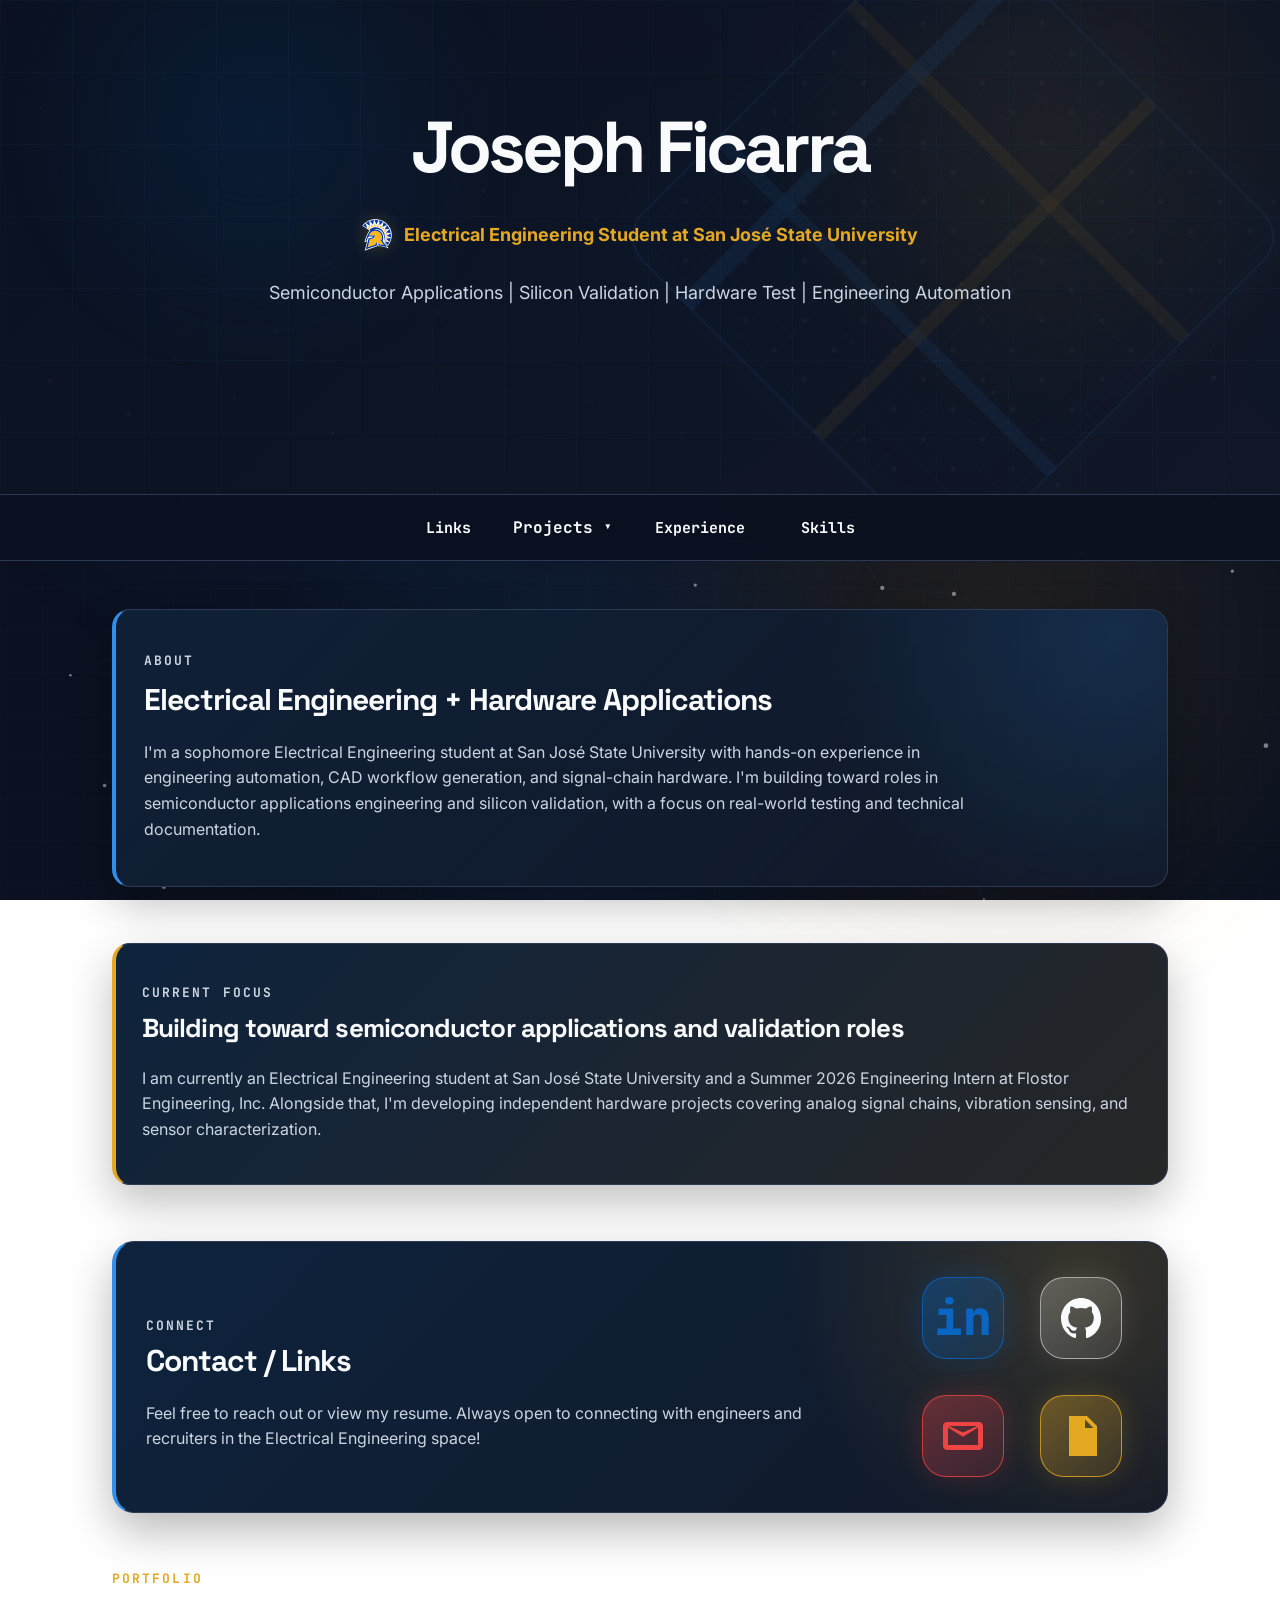
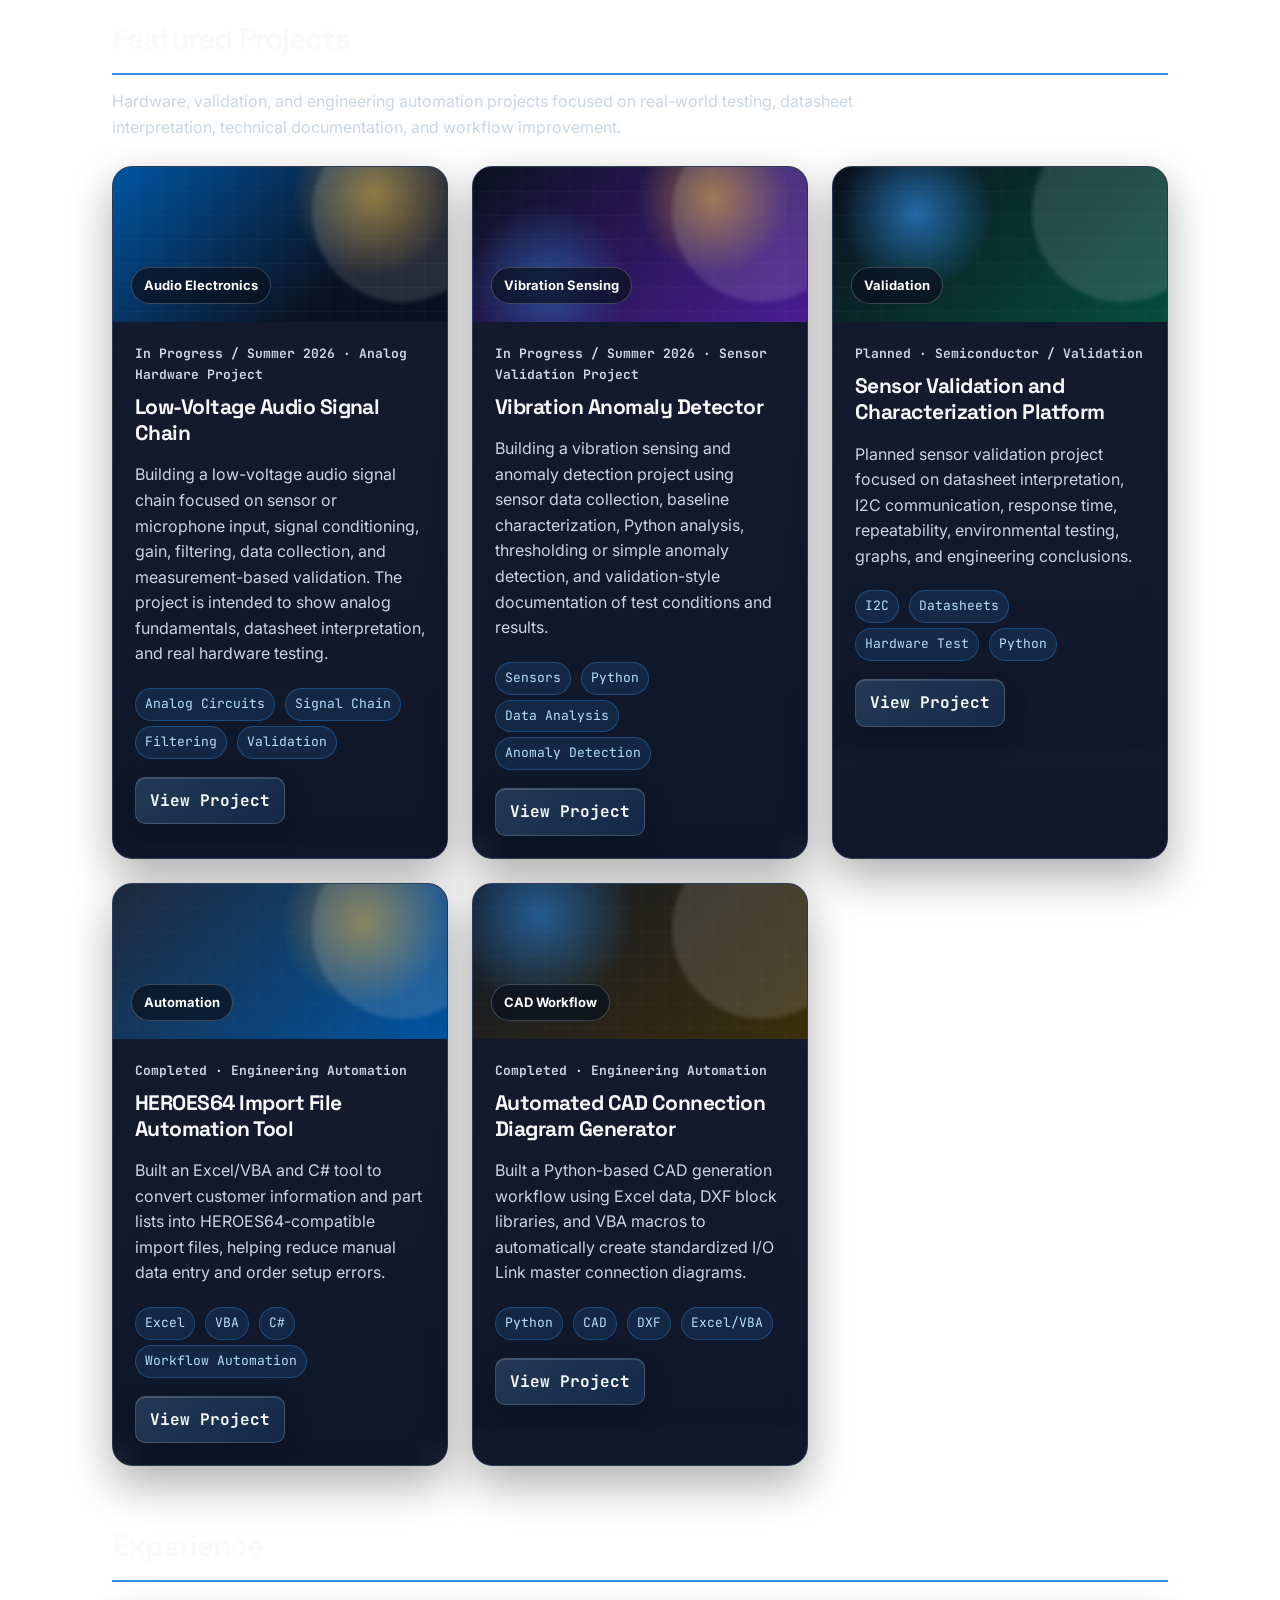
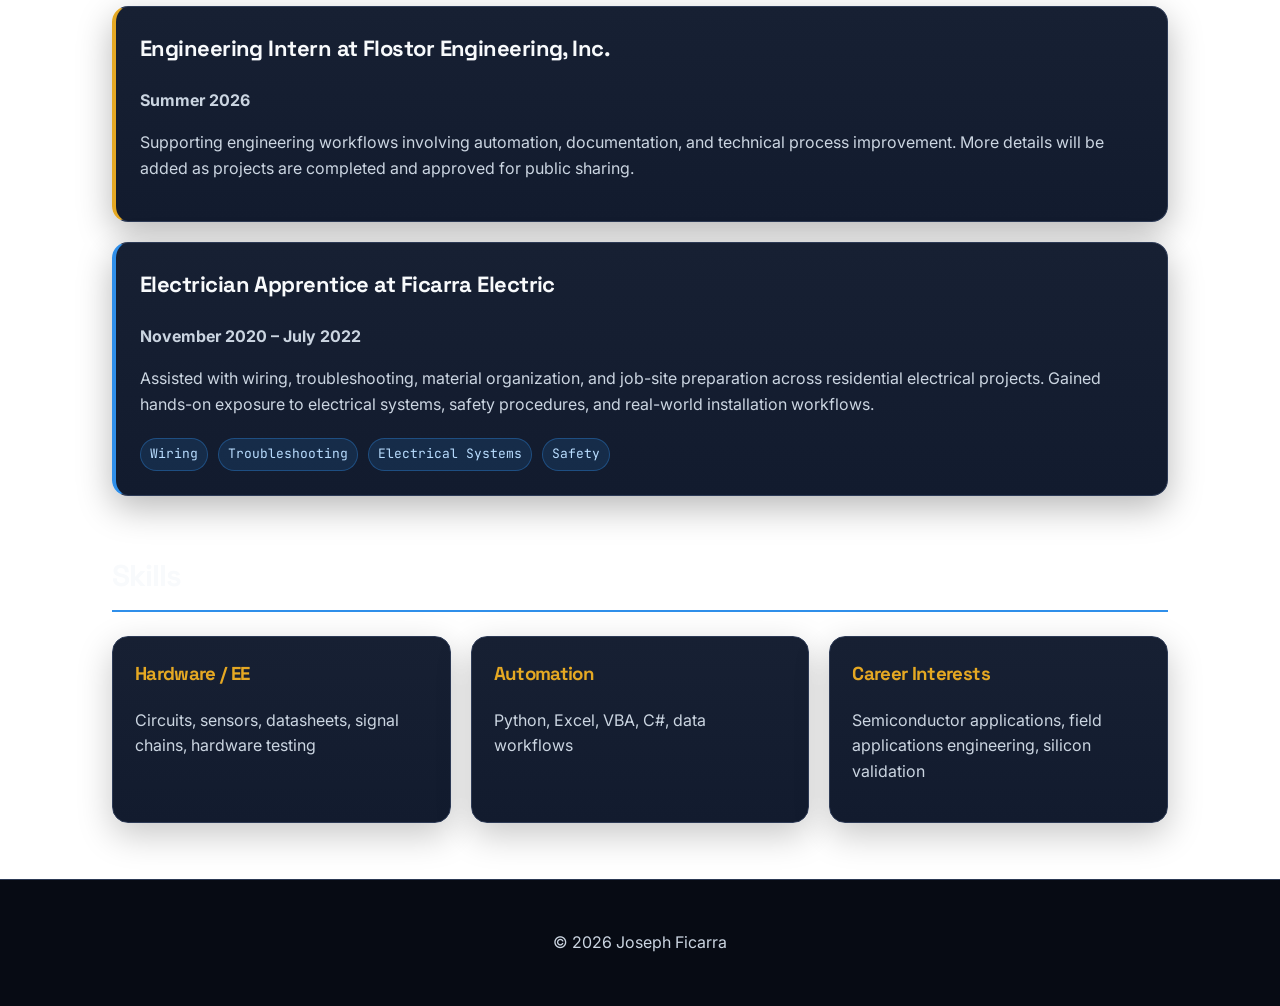
==== index.html @ 5a34d8e8 "Update contact description to specify Electrical Engineering" ====
<!DOCTYPE html>
<html lang="en">
<head>
  <meta charset="UTF-8" />
  <meta name="viewport" content="width=device-width, initial-scale=1.0" />
  <title>Joseph Ficarra | Electrical Engineering Portfolio</title>
  <link rel="stylesheet" href="style.css" />
</head>

<body>
  <div class="scroll-progress"></div>
  <div class="animated-bg"></div>
  <canvas id="particle-bg"></canvas>

  <header>
    <h1>Joseph Ficarra</h1>

    <p class="school-line">
      <img src="sjsu-logo.svg" alt="San José State University logo" class="school-logo">
      <span>Electrical Engineering Student at San José State University</span>
    </p>

    <p>Semiconductor Applications | Silicon Validation | Hardware Test | Engineering Automation</p>
  </header>

  <nav>
    <a href="#connect">Links</a>

    <div class="dropdown">
      <button class="dropbtn">Projects ▾</button>
      <div class="dropdown-menu">
        <a href="audio-signal-chain.html">Low-Voltage Audio Signal Chain</a>
        <a href="vibration-anomaly-detector.html">Vibration Anomaly Detector</a>
        <a href="sensor-validation-platform.html">Sensor Validation Platform</a>
        <a href="heroes64-automation.html">HEROES64 Automation Tool</a>
        <a href="cad-diagram-generator.html">CAD Diagram Generator</a>
      </div>
    </div>

    <a href="#experience">Experience</a>
    <a href="#skills">Skills</a>
  </nav>

  <main>

    <section id="about">
      <div class="about-card">
        <p class="eyebrow">About</p>
        <h2>Electrical Engineering + Hardware Applications</h2>
        <p>
          I'm a sophomore Electrical Engineering student at San José State University with hands-on experience 
          in engineering automation, CAD workflow generation, and signal-chain hardware. I'm building toward 
          roles in semiconductor applications engineering and silicon validation, with a focus on real-world 
          testing and technical documentation.
        </p>
      </div>
    </section>

    <section class="announcement">
      <p class="eyebrow">Current Focus</p>
      <h2>Building toward semiconductor applications and validation roles</h2>
      <p>
        I am currently an Electrical Engineering student at San José State University and a Summer 2026
        Engineering Intern at Flostor Engineering, Inc.  Alongside that, I'm developing independent hardware 
        projects covering analog signal chains, vibration sensing, and sensor characterization.
      </p>
    </section>

    <section id="connect" class="connect-section">
      <div class="connect-card">
        <div class="connect-main">
          <p class="eyebrow">Connect</p>
          <h2>Contact / Links</h2>
          <p>
            Feel free to reach out or view my resume. Always open to connecting with 
            engineers and recruiters in the Electrical Engineering space!
          </p>
        </div>

        <div class="connect-links icon-links">
          <a class="icon-link linkedin" href="https://www.linkedin.com/in/ficarra-joseph" target="_blank" rel="noopener noreferrer" aria-label="LinkedIn" data-tooltip="LinkedIn">
            <span class="icon-badge">in</span>
          </a>

          <a class="icon-link github" href="https://github.com/ficarra-joseph" target="_blank" rel="noopener noreferrer" aria-label="GitHub" data-tooltip="GitHub">
            <span class="icon-badge">
              <svg viewBox="0 0 24 24" aria-hidden="true">
                <path d="M12 2C6.48 2 2 6.58 2 12.26c0 4.53 2.87 8.37 6.84 9.73.5.1.68-.22.68-.49v-1.9c-2.78.62-3.37-1.22-3.37-1.22-.45-1.19-1.11-1.5-1.11-1.5-.91-.64.07-.63.07-.63 1 .07 1.53 1.06 1.53 1.06.9 1.56 2.36 1.11 2.94.85.09-.67.35-1.11.63-1.37-2.22-.26-4.56-1.14-4.56-5.08 0-1.12.39-2.03 1.03-2.75-.1-.26-.45-1.3.1-2.71 0 0 .84-.28 2.75 1.05A9.29 9.29 0 0 1 12 6.96c.85 0 1.7.12 2.5.34 1.9-1.33 2.74-1.05 2.74-1.05.56 1.41.21 2.45.11 2.71.64.72 1.03 1.63 1.03 2.75 0 3.95-2.34 4.82-4.57 5.07.36.32.68.95.68 1.92v2.84c0 .27.18.59.69.49A10.09 10.09 0 0 0 22 12.26C22 6.58 17.52 2 12 2z"/>
              </svg>
            </span>
          </a>
          
<button class="icon-link email copy-email" type="button" data-email="ficarramjoseph@gmail.com" aria-label="Copy Email" data-tooltip="Copy Email">
  <span class="icon-badge">
    <svg viewBox="0 0 24 24" aria-hidden="true">
      <path d="M4 5h16c1.1 0 2 .9 2 2v10c0 1.1-.9 2-2 2H4c-1.1 0-2-.9-2-2V7c0-1.1.9-2 2-2zm8 7.4L4.5 7.7v8.8h15V7.7L12 12.4zm0-2.1L19.1 7H4.9L12 10.3z"/>
    </svg>
  </span>
</button>

          <a class="icon-link resume" href="CJoseph_Ficarra_Resume.pdf" target="_blank" rel="noopener noreferrer" aria-label="Resume" data-tooltip="Resume">
            <span class="icon-badge">
              <svg viewBox="0 0 24 24" aria-hidden="true">
                <path d="M6 2h9l5 5v15H6V2zm8 1.8V8h4.2L14 3.8zM8 11h8v1.5H8V11zm0 3h8v1.5H8V14zm0 3h6v1.5H8V17z"/>
              </svg>
            </span>
          </a>
        </div>
      </div>
    </section>

    <section id="projects">
      <div class="section-header">
        <p class="eyebrow">Portfolio</p>
        <h2>Featured Projects</h2>
        <p class="section-description">
          Hardware, validation, and engineering automation projects focused on real-world testing,
          datasheet interpretation, technical documentation, and workflow improvement.
        </p>
      </div>

      <div class="project-grid">

        <article class="project-card">
          <div class="project-visual visual-audio">
            <span>Audio Electronics</span>
          </div>

          <div class="project-content">
            <p class="project-meta">In Progress / Summer 2026 · Analog Hardware Project</p>
            <h3>Low-Voltage Audio Signal Chain</h3>
            <p>
              Building a low-voltage audio signal chain focused on sensor or microphone input,
              signal conditioning, gain, filtering, data collection, and measurement-based validation.
              The project is intended to show analog fundamentals, datasheet interpretation, and
              real hardware testing.
            </p>

            <div class="tags">
              <span class="tag">Analog Circuits</span>
              <span class="tag">Signal Chain</span>
              <span class="tag">Filtering</span>
              <span class="tag">Validation</span>
            </div>

            <a class="project-button" href="audio-signal-chain.html">View Project</a>
          </div>
        </article>

        <article class="project-card">
          <div class="project-visual visual-vibration">
            <span>Vibration Sensing</span>
          </div>

          <div class="project-content">
            <p class="project-meta">In Progress / Summer 2026 · Sensor Validation Project</p>
            <h3>Vibration Anomaly Detector</h3>
            <p>
              Building a vibration sensing and anomaly detection project using sensor data collection,
              baseline characterization, Python analysis, thresholding or simple anomaly detection,
              and validation-style documentation of test conditions and results.
            </p>

            <div class="tags">
              <span class="tag">Sensors</span>
              <span class="tag">Python</span>
              <span class="tag">Data Analysis</span>
              <span class="tag">Anomaly Detection</span>
            </div>

            <a class="project-button" href="vibration-anomaly-detector.html">View Project</a>
          </div>
        </article>

        <article class="project-card">
          <div class="project-visual visual-sensor">
            <span>Validation</span>
          </div>

          <div class="project-content">
            <p class="project-meta">Planned · Semiconductor / Validation</p>
            <h3>Sensor Validation and Characterization Platform</h3>
            <p>
              Planned sensor validation project focused on datasheet interpretation, I2C communication,
              response time, repeatability, environmental testing, graphs, and engineering conclusions.
            </p>

            <div class="tags">
              <span class="tag">I2C</span>
              <span class="tag">Datasheets</span>
              <span class="tag">Hardware Test</span>
              <span class="tag">Python</span>
            </div>

            <a class="project-button" href="sensor-validation-platform.html">View Project</a>
          </div>
        </article>

        <article class="project-card">
          <div class="project-visual visual-automation">
            <span>Automation</span>
          </div>

          <div class="project-content">
            <p class="project-meta">Completed · Engineering Automation</p>
            <h3>HEROES64 Import File Automation Tool</h3>
            <p>
              Built an Excel/VBA and C# tool to convert customer information and part lists into
              HEROES64-compatible import files, helping reduce manual data entry and order setup errors.
            </p>

            <div class="tags">
              <span class="tag">Excel</span>
              <span class="tag">VBA</span>
              <span class="tag">C#</span>
              <span class="tag">Workflow Automation</span>
            </div>

            <a class="project-button" href="heroes64-automation.html">View Project</a>
          </div>
        </article>

        <article class="project-card">
          <div class="project-visual visual-cad">
            <span>CAD Workflow</span>
          </div>

          <div class="project-content">
            <p class="project-meta">Completed · Engineering Automation</p>
            <h3>Automated CAD Connection Diagram Generator</h3>
            <p>
              Built a Python-based CAD generation workflow using Excel data, DXF block libraries,
              and VBA macros to automatically create standardized I/O Link master connection diagrams.
            </p>

            <div class="tags">
              <span class="tag">Python</span>
              <span class="tag">CAD</span>
              <span class="tag">DXF</span>
              <span class="tag">Excel/VBA</span>
            </div>

            <a class="project-button" href="cad-diagram-generator.html">View Project</a>
          </div>
        </article>

      </div>
    </section>

    <section id="experience">
      <h2>Experience</h2>

      <div class="card">
        <h3>Engineering Intern at Flostor Engineering, Inc.</h3>
        <p><strong>Summer 2026</strong></p>
        <p>
          Supporting engineering workflows involving automation, documentation, and technical process improvement.
          More details will be added as projects are completed and approved for public sharing.
        </p>
      </div>

      <div class="card">
        <h3>Electrician Apprentice at Ficarra Electric</h3>
        <p><strong>November 2020 – July 2022</strong></p>
        <p>
          Assisted with wiring, troubleshooting, material organization, and job-site preparation across
          residential electrical projects. Gained hands-on exposure to electrical systems, safety procedures,
          and real-world installation workflows.
        </p>

        <div class="tags">
          <span class="tag">Wiring</span>
          <span class="tag">Troubleshooting</span>
          <span class="tag">Electrical Systems</span>
          <span class="tag">Safety</span>
        </div>
      </div>
    </section>

    <section id="skills">
      <h2>Skills</h2>

      <div class="skills-grid">
        <div>
          <h3>Hardware / EE</h3>
          <p>Circuits, sensors, datasheets, signal chains, hardware testing</p>
        </div>

        <div>
          <h3>Automation</h3>
          <p>Python, Excel, VBA, C#, data workflows</p>
        </div>

        <div>
          <h3>Career Interests</h3>
          <p>Semiconductor applications, field applications engineering, silicon validation</p>
        </div>
      </div>
    </section>

  </main>

  <footer>
    <p>© 2026 Joseph Ficarra</p>
  </footer>

  <script src="particles.js"></script>
</body>
</html>
---- style.css ----
@import url('https://fonts.googleapis.com/css2?family=Inter:wght@400;500;600;700;800&family=JetBrains+Mono:wght@500;600;700&family=Space+Grotesk:wght@500;600;700&display=swap');
:root {
  --bg: #0B1120;
  --bg-soft: #111827;
  --card: #172033;
  --card-hover: #1F2A44;
  --text: #F8FAFC;
  --muted: #CBD5E1;
  --sjsu-blue: #0055A2;
  --sjsu-blue-light: #2F8FEA;
  --sjsu-gold: #E5A823;
  --border: #2D3A55;
}

* {
  box-sizing: border-box;
}

html {
  scroll-behavior: smooth;
}

body {
  margin: 0;
  font-family: 'Inter', Arial, Helvetica, sans-serif;  background: transparent;
  color: var(--text);
  line-height: 1.6;
}

/* Hero Section */
header {
  min-height: 55vh;
  padding: 90px 24px 70px;
  text-align: center;
  position: relative;
overflow: hidden;
  background:
    linear-gradient(135deg, rgba(11, 17, 32, 0.95), rgba(17, 24, 39, 0.92)),
    radial-gradient(circle at center, rgba(0, 85, 162, 0.35), transparent 45%);
  border-bottom: 1px solid var(--border);
}

header h1 {
  margin: 0;
  font-size: clamp(42px, 7vw, 72px);
  letter-spacing: -1.5px;
}

header p {
  max-width: 820px;
  margin: 14px auto;
  font-size: 18px;
  color: var(--muted);
}

header p:first-of-type {
  color: var(--sjsu-gold);
  font-weight: bold;
}

/* Navigation */
nav {
  position: sticky;
  top: 0;
  z-index: 10;
  background: rgba(11, 17, 32, 0.92);
  backdrop-filter: blur(12px);
  padding: 14px;
  text-align: center;
  border-bottom: 1px solid var(--border);
}

nav a {
  margin: 0 14px;
  color: var(--text);
  text-decoration: none;
  font-weight: bold;
  font-size: 15px;
}

nav a:hover {
  color: var(--sjsu-gold);
}

/* Main Layout */
main {
  max-width: 1100px;
  margin: 48px auto;
  padding: 0 22px;
}

section {
  margin-bottom: 56px;
}

h2 {
  font-size: 30px;
  margin-bottom: 24px;
  padding-bottom: 10px;
  border-bottom: 2px solid var(--sjsu-blue-light);
}

h3 {
  color: var(--text);
}

/* Cards */
.card {
  background: linear-gradient(180deg, var(--card), #121B2E);
  padding: 24px;
  margin: 20px 0;
  border-radius: 16px;
  border: 1px solid var(--border);
  box-shadow: 0 12px 35px rgba(0, 0, 0, 0.28);
  transition: transform 0.2s ease, border-color 0.2s ease, background 0.2s ease;
}

.card:hover {
  transform: translateY(-4px);
  border-color: var(--sjsu-blue-light);
  background: linear-gradient(180deg, var(--card-hover), #162033);
}

.card h3 {
  margin-top: 0;
  font-size: 22px;
}

.card p {
  color: var(--muted);
}

/* Project Grid */
#projects {
  display: block;
}

#projects .card {
  position: relative;
}

/* Badges and Tags */
.badge {
  display: inline-block;
  padding: 5px 10px;
  margin-bottom: 10px;
  border-radius: 999px;
  background: rgba(229, 168, 35, 0.14);
  color: var(--sjsu-gold);
  border: 1px solid rgba(229, 168, 35, 0.5);
  font-size: 13px;
  font-weight: bold;
}

.tags {
  margin-top: 14px;
}

.tag {
  display: inline-block;
  margin: 5px 6px 0 0;
  padding: 5px 9px;
  border-radius: 999px;
  background: rgba(47, 143, 234, 0.14);
  color: #B9DDFF;
  border: 1px solid rgba(47, 143, 234, 0.35);
  font-size: 13px;
}

/* Skills */
.skills-grid {
  display: grid;
  grid-template-columns: repeat(auto-fit, minmax(240px, 1fr));
  gap: 20px;
}

.skills-grid div {
  background: linear-gradient(180deg, var(--card), #121B2E);
  padding: 22px;
  border-radius: 16px;
  border: 1px solid var(--border);
  box-shadow: 0 12px 35px rgba(0, 0, 0, 0.22);
}

.skills-grid h3 {
  margin-top: 0;
  color: var(--sjsu-gold);
}

.skills-grid p {
  color: var(--muted);
}

/* Resume Link */
#resume a {
  display: inline-block;
  padding: 12px 18px;
  border-radius: 10px;
  background: var(--sjsu-blue);
  color: white;
  text-decoration: none;
  font-weight: bold;
  border: 1px solid var(--sjsu-blue-light);
}

#resume a:hover {
  background: var(--sjsu-blue-light);
}

/* Footer */
footer {
  text-align: center;
  padding: 34px;
  background: #070B14;
  color: var(--muted);
  border-top: 1px solid var(--border);
}

/* Mobile */
@media (max-width: 700px) {
  nav a {
    display: inline-block;
    margin: 6px 8px;
  }

  header {
    padding: 70px 18px 55px;
  }

  header h1 {
    font-size: 42px;
  }

  main {
    margin-top: 34px;
  }
}
/* Peijie-inspired visual project cards */

.section-header {
  margin-bottom: 26px;
}

.eyebrow {
  color: var(--sjsu-gold);
  font-weight: bold;
  text-transform: uppercase;
  letter-spacing: 0.12em;
  font-size: 13px;
  margin-bottom: 4px;
}

.section-description {
  color: var(--muted);
  max-width: 760px;
  margin-top: -10px;
}

.project-grid {
  display: grid;
  grid-template-columns: repeat(auto-fit, minmax(285px, 1fr));
  gap: 24px;
}

.project-card {
  overflow: hidden;
  border-radius: 20px;
  background: linear-gradient(180deg, #172033, #0f172a);
  border: 1px solid var(--border);
  box-shadow: 0 18px 45px rgba(0, 0, 0, 0.32);
  transition: transform 0.22s ease, border-color 0.22s ease, box-shadow 0.22s ease;
}

.project-card:hover {
  transform: translateY(-6px);
  border-color: var(--sjsu-blue-light);
  box-shadow: 0 24px 60px rgba(0, 85, 162, 0.22);
}

.project-visual {
  min-height: 155px;
  display: flex;
  align-items: flex-end;
  padding: 18px;
  position: relative;
  overflow: hidden;
}

.project-visual::before {
  content: "";
  position: absolute;
  inset: 0;
  background-image:
    linear-gradient(rgba(255,255,255,0.06) 1px, transparent 1px),
    linear-gradient(90deg, rgba(255,255,255,0.06) 1px, transparent 1px);
  background-size: 24px 24px;
  opacity: 0.45;
}

.project-visual::after {
  content: "";
  position: absolute;
  width: 180px;
  height: 180px;
  right: -45px;
  top: -45px;
  border-radius: 50%;
  background: rgba(255,255,255,0.12);
  filter: blur(2px);
}

.project-visual span {
  position: relative;
  z-index: 2;
  display: inline-block;
  padding: 7px 12px;
  border-radius: 999px;
  background: rgba(11, 17, 32, 0.72);
  color: white;
  border: 1px solid rgba(255,255,255,0.2);
  font-size: 13px;
  font-weight: bold;
}

.visual-audio {
  background:
    radial-gradient(circle at 78% 18%, rgba(229, 168, 35, 0.55), transparent 28%),
    linear-gradient(135deg, #0055A2, #0B1120 70%);
}

.visual-sensor {
  background:
    radial-gradient(circle at 25% 30%, rgba(47, 143, 234, 0.65), transparent 28%),
    linear-gradient(135deg, #0B1120, #064E3B);
}

.visual-automation {
  background:
    radial-gradient(circle at 75% 25%, rgba(229, 168, 35, 0.5), transparent 30%),
    linear-gradient(135deg, #1E293B, #0055A2);
}

.visual-cad {
  background:
    radial-gradient(circle at 20% 20%, rgba(47, 143, 234, 0.55), transparent 32%),
    linear-gradient(135deg, #111827, #3B2F0B);
}

.project-content {
  padding: 22px;
}

.project-meta {
  color: var(--sjsu-gold);
  font-size: 13px;
  font-weight: bold;
  margin: 0 0 8px;
}

.project-content h3 {
  margin: 0 0 12px;
  font-size: 21px;
  line-height: 1.25;
}



.project-content p {
  color: var(--muted);
}
.announcement {
  background:
    linear-gradient(135deg, rgba(0, 85, 162, 0.18), rgba(229, 168, 35, 0.10)),
    #111827;
  border: 1px solid var(--border);
  border-left: 4px solid var(--sjsu-gold);
  border-radius: 18px;
  padding: 26px;
  margin-bottom: 60px;
  box-shadow: 0 18px 45px rgba(0, 0, 0, 0.25);
}

.announcement h2 {
  border-bottom: none;
  padding-bottom: 0;
  margin: 0 0 10px;
  font-size: 26px;
}

.announcement p {
  color: var(--muted);
}
.visual-vibration {
  background:
    radial-gradient(circle at 72% 20%, rgba(229, 168, 35, 0.55), transparent 28%),
    radial-gradient(circle at 22% 75%, rgba(47, 143, 234, 0.45), transparent 28%),
    linear-gradient(135deg, #0B1120, #4C1D95);
}
/* Connect section */

.connect-section {
  margin-bottom: 70px;
}


.connect-card {
  display: grid;
  grid-template-columns: 1.4fr 1fr;
  gap: 28px;
  align-items: center;
  background:
    radial-gradient(circle at 92% 12%, rgba(229, 168, 35, 0.18), transparent 30%),
    linear-gradient(135deg, rgba(0, 85, 162, 0.18), rgba(17, 24, 39, 0.95)),
    #111827;
  border: 1px solid var(--border);
  border-left: 4px solid var(--sjsu-blue-light);
  border-radius: 22px;
  padding: 30px;
  box-shadow: 0 18px 45px rgba(0, 0, 0, 0.28);
}

.connect-main h2 {
  
  border-bottom: none;
  margin: 0 0 10px;
  padding: 0;
  font-size: 30px;
}

.connect-main p {
  color: var(--muted);
  margin-bottom: 0;
}

.connect-links {
  display: grid;
  grid-template-columns: 1fr 1fr;
  gap: 14px;
}

.connect-links a {
  display: block;
  text-align: center;
  padding: 14px 16px;
  border-radius: 12px;
  background: rgba(47, 143, 234, 0.12);
  border: 1px solid rgba(47, 143, 234, 0.38);
  color: var(--text);
  text-decoration: none;
  font-weight: bold;
  transition: transform 0.2s ease, background 0.2s ease, border-color 0.2s ease;
}

.connect-links a:hover {
  transform: translateY(-3px);
  background: rgba(229, 168, 35, 0.14);
  border-color: var(--sjsu-gold);
  color: var(--sjsu-gold);
}

@media (max-width: 750px) {
  .connect-card {
    grid-template-columns: 1fr;
  }

  .connect-links {
    grid-template-columns: 1fr;
  }
}
.project-button {
  display: inline-block;
  margin-top: 18px;
  padding: 10px 14px;
  border-radius: 10px;
  color: var(--text);
  text-decoration: none;
  font-weight: bold;
  background: rgba(0, 85, 162, 0.22);
  border: 1px solid rgba(47, 143, 234, 0.45);
}

.project-button:hover {
  background: rgba(229, 168, 35, 0.16);
  border-color: var(--sjsu-gold);
  color: var(--sjsu-gold);
}
/* Subtle animated technical background */

.animated-bg {
  position: fixed;
  inset: 0;
  z-index: -2;
  pointer-events: none;
  background:
    radial-gradient(circle at 20% 20%, rgba(0, 85, 162, 0.22), transparent 28%),
    radial-gradient(circle at 80% 15%, rgba(229, 168, 35, 0.14), transparent 26%),
    radial-gradient(circle at 45% 80%, rgba(47, 143, 234, 0.12), transparent 32%),
    #0B1120;
  animation: bgShift 18s ease-in-out infinite alternate;
}

.animated-bg::before {
  content: "";
  position: absolute;
  inset: 0;
  background-image:
    linear-gradient(rgba(255, 255, 255, 0.035) 1px, transparent 1px),
    linear-gradient(90deg, rgba(255, 255, 255, 0.035) 1px, transparent 1px);
  background-size: 42px 42px;
  opacity: 0.35;
  animation: gridDrift 28s linear infinite;
}

.animated-bg::after {
  content: "";
  position: absolute;
  inset: -20%;
  background:
    radial-gradient(circle at 30% 40%, rgba(0, 85, 162, 0.16), transparent 24%),
    radial-gradient(circle at 70% 65%, rgba(229, 168, 35, 0.10), transparent 26%);
  filter: blur(28px);
  animation: glowFloat 24s ease-in-out infinite alternate;
}

@keyframes bgShift {
  0% {
    background-position: 0% 0%, 100% 0%, 50% 100%;
  }
  100% {
    background-position: 12% 8%, 88% 12%, 45% 92%;
  }
}

@keyframes gridDrift {
  from {
    transform: translate3d(0, 0, 0);
  }
  to {
    transform: translate3d(42px, 42px, 0);
  }
}

@keyframes glowFloat {
  from {
    transform: translate3d(-2%, -1%, 0) scale(1);
  }
  to {
    transform: translate3d(2%, 1%, 0) scale(1.04);
  }
}

/* Respect users who prefer reduced motion */
@media (prefers-reduced-motion: reduce) {
  .animated-bg,
  .animated-bg::before,
  .animated-bg::after {
    animation: none;
  }
}
/* Interactive particle background */

#particle-bg {
  position: fixed;
  inset: 0;
  width: 100%;
  height: 100%;
  z-index: -2;
  pointer-events: none;
  opacity: 0.85;
}
/* Refined semiconductor-inspired hero background */

header {
  position: relative;
  overflow: hidden;
}

header::before {
  content: "";
  position: absolute;
  inset: 0;
  z-index: 0;
  opacity: 0.50;
  background-image:
    linear-gradient(rgba(47, 143, 234, 0.08) 1px, transparent 1px),
    linear-gradient(90deg, rgba(47, 143, 234, 0.08) 1px, transparent 1px),
    radial-gradient(circle at 20% 25%, rgba(0, 85, 162, 0.28), transparent 24%),
    radial-gradient(circle at 82% 30%, rgba(229, 168, 35, 0.14), transparent 26%);
  background-size:
    72px 72px,
    72px 72px,
    auto,
    auto;
  animation: heroGridDrift 38s linear infinite;
}

header::after {
  content: "";
  position: absolute;
  width: 470px;
  height: 470px;
  right: 7%;
  top: 48%;
  transform: translateY(-50%) rotate(45deg);
  z-index: 0;
  opacity: 0.15;
  border: 2px solid rgba(47, 143, 234, 0.55);
  border-radius: 34px;
  box-shadow:
    0 0 50px rgba(47, 143, 234, 0.22),
    inset 0 0 50px rgba(47, 143, 234, 0.10);

  background:
    /* internal chip grid */
    linear-gradient(rgba(248, 250, 252, 0.06) 1px, transparent 1px),
    linear-gradient(90deg, rgba(248, 250, 252, 0.06) 1px, transparent 1px),

    /* chip routing lines */
    linear-gradient(90deg, transparent 0 18%, rgba(47, 143, 234, 0.55) 18% 22%, transparent 22% 100%),
    linear-gradient(90deg, transparent 0 58%, rgba(229, 168, 35, 0.42) 58% 61%, transparent 61% 100%),
    linear-gradient(0deg, transparent 0 28%, rgba(47, 143, 234, 0.48) 28% 31%, transparent 31% 100%),
    linear-gradient(0deg, transparent 0 68%, rgba(229, 168, 35, 0.36) 68% 71%, transparent 71% 100%),

    /* vias / nodes */
    radial-gradient(circle, rgba(248, 250, 252, 0.20) 0 2px, transparent 3px),

    /* chip body */
    linear-gradient(135deg, rgba(0, 85, 162, 0.18), rgba(11, 17, 32, 0.72));

  background-size:
    38px 38px,
    38px 38px,
    100% 100%,
    100% 100%,
    100% 100%,
    100% 100%,
    42px 42px,
    100% 100%;

  animation: chipFloat 11s ease-in-out infinite alternate;
}

header h1,
header p {
  position: relative;
  z-index: 2;
}

@keyframes heroGridDrift {
  from {
    background-position:
      0 0,
      0 0,
      center,
      center;
  }

  to {
    background-position:
      72px 72px,
      72px 72px,
      center,
      center;
  }
}

@keyframes chipFloat {
  from {
    transform: translateY(-50%) rotate(45deg) translate3d(0, 0, 0);
  }

  to {
    transform: translateY(-50%) rotate(45deg) translate3d(14px, -10px, 0);
  }
}

@media (max-width: 800px) {
  header::after {
    width: 300px;
    height: 300px;
    right: -90px;
    opacity: 0.16;
  }
}
/* About card */

.about-card {
  background:
    radial-gradient(circle at 95% 10%, rgba(47, 143, 234, 0.16), transparent 28%),
    linear-gradient(135deg, rgba(0, 85, 162, 0.13), rgba(17, 24, 39, 0.95)),
    #111827;
  border: 1px solid var(--border);
  border-left: 4px solid var(--sjsu-blue-light);
  border-radius: 18px;
  padding: 28px;
  box-shadow: 0 18px 45px rgba(0, 0, 0, 0.24);
}

.about-card h2 {
  border-bottom: none;
  margin: 0 0 14px;
  padding: 0;
  font-size: 30px;
}

.about-card p {
  color: var(--muted);
  max-width: 850px;
}

/* Alternating experience card accents */

#experience .card {
  border-left: 4px solid var(--sjsu-gold);
}

#experience .card:nth-of-type(even) {
  border-left-color: var(--sjsu-blue-light);
}

/* Font polish */

h1,
h2,
h3,
.connect-main h2,
.about-card h2,
.announcement h2 {
  font-family: 'Space Grotesk', Arial, Helvetica, sans-serif;
  letter-spacing: -0.035em;
}

header h1 {
  font-family: 'Space Grotesk', Arial, Helvetica, sans-serif;
  font-weight: 700;
  letter-spacing: -0.055em;
}

nav a,
.eyebrow,
.project-meta,
.tag,
.badge,
.status-strip span,
.hero-actions a,
.connect-links a,
.project-button {
  font-family: 'JetBrains Mono', monospace;
}

body,
p,
li {
  font-family: 'Inter', Arial, Helvetica, sans-serif;
}

.eyebrow {
  letter-spacing: 0.16em;
}

.project-content h3,
.card h3 {
  letter-spacing: -0.025em;
}
/* Consistent spacing between top content cards */

#about,
.announcement,
#connect {
  margin-bottom: 56px;
}
/* Navigation dropdown */

nav {
  display: flex;
  justify-content: center;
  align-items: center;
  gap: 28px;
}

.dropdown {
  position: relative;
  display: inline-block;
}

.dropbtn {
  background: transparent;
  border: none;
  color: var(--text);
  font-family: 'JetBrains Mono', monospace;
  font-weight: 700;
  font-size: 16px;
  cursor: pointer;
  padding: 8px 0;
}

.dropbtn:hover,
.dropdown:focus-within .dropbtn {
  color: var(--sjsu-gold);
}

.dropdown-menu {
  display: none;
  position: absolute;
  top: 38px;
  left: 50%;
  transform: translateX(-50%);
  min-width: 290px;
  background: rgba(17, 24, 39, 0.96);
  border: 1px solid var(--border);
  border-radius: 14px;
  box-shadow: 0 18px 45px rgba(0, 0, 0, 0.38);
  z-index: 50;
  overflow: hidden;
  backdrop-filter: blur(12px);
}

.dropdown-menu a {
  display: block;
  margin: 0;
  padding: 13px 16px;
  text-align: left;
  color: var(--muted);
  font-size: 14px;
  border-bottom: 1px solid rgba(255, 255, 255, 0.06);
}

.dropdown-menu a:last-child {
  border-bottom: none;
}

.dropdown-menu a:hover {
  background: rgba(47, 143, 234, 0.16);
  color: var(--sjsu-gold);
  text-decoration: none;
}

.dropdown:hover .dropdown-menu,
.dropdown:focus-within .dropdown-menu {
  display: block;
}

@media (max-width: 700px) {
  nav {
    gap: 14px;
    flex-wrap: wrap;
  }

  .dropdown-menu {
    position: absolute;
    min-width: 250px;
  }
}

/* Individual project pages */

.project-hero {
  min-height: 38vh;
  padding: 80px 24px 60px;
}

.project-hero h1 {
  font-size: clamp(38px, 6vw, 64px);
}

.project-hero p:first-of-type {
  color: var(--sjsu-gold);
}
/* School logo in hero */

.school-line {
  display: inline-flex;
  align-items: center;
  justify-content: center;
  gap: 12px;
  color: var(--sjsu-gold);
  font-weight: 700;
}

.school-logo {
  height: 32px;
  width: auto;
  display: inline-block;
  object-fit: contain;
  filter: drop-shadow(0 0 8px rgba(229, 168, 35, 0.22));
}

@media (max-width: 700px) {
  .school-line {
    flex-direction: column;
    gap: 8px;
  }

  .school-logo {
    height: 30px;
  }
}

nav {
  display: flex;
  justify-content: center;
  align-items: center;
  gap: 28px;
}

.dropdown {
  position: relative;
  display: inline-block;
}

.dropbtn {
  background: transparent;
  border: none;
  color: var(--text);
  font-family: 'JetBrains Mono', monospace;
  font-weight: 700;
  font-size: 16px;
  cursor: pointer;
  padding: 8px 0;
}

.dropbtn:hover,
.dropdown:focus-within .dropbtn {
  color: var(--sjsu-gold);
}

.dropdown-menu {
  display: none;
  position: absolute;
  top: 38px;
  left: 50%;
  transform: translateX(-50%);
  min-width: 290px;
  background: rgba(17, 24, 39, 0.96);
  border: 1px solid var(--border);
  border-radius: 14px;
  box-shadow: 0 18px 45px rgba(0, 0, 0, 0.38);
  z-index: 50;
  overflow: hidden;
  backdrop-filter: blur(12px);
}

.dropdown-menu a {
  display: block;
  margin: 0;
  padding: 13px 16px;
  text-align: left;
  color: var(--muted);
  font-size: 14px;
  border-bottom: 1px solid rgba(255, 255, 255, 0.06);
}

.dropdown-menu a:last-child {
  border-bottom: none;
}

.dropdown-menu a:hover {
  background: rgba(47, 143, 234, 0.16);
  color: var(--sjsu-gold);
  text-decoration: none;
}

.dropdown:hover .dropdown-menu,
.dropdown:focus-within .dropdown-menu {
  display: block;
}

@media (max-width: 700px) {
  nav {
    gap: 14px;
    flex-wrap: wrap;
  }

  .dropdown-menu {
    position: absolute;
    min-width: 250px;
  }
}
  }
}

/* Liquid glass card styling */

.about-card,
.announcement,
.connect-card,
.card,
.project-card,
.skills-grid div {
  background:
    linear-gradient(
      135deg,
      rgba(255, 255, 255, 0.105),
      rgba(255, 255, 255, 0.035)
    ),
rgba(15, 23, 42, 0.36);
  
  border: 1px solid rgba(255, 255, 255, 0.16);
  box-shadow:
    0 18px 50px rgba(0, 0, 0, 0.34),
    inset 0 1px 0 rgba(255, 255, 255, 0.16);

backdrop-filter: blur(26px) saturate(165%);
  -webkit-backdrop-filter: blur(26px) saturate(165%);
}
.about-card,
.connect-card {
  border-left: 4px solid var(--sjsu-blue-light);
}

.announcement {
  border-left: 4px solid var(--sjsu-gold);
}

#experience .card:first-of-type {
  border-left: 4px solid var(--sjsu-gold);
}

#experience .card:nth-of-type(2) {
  border-left: 4px solid var(--sjsu-blue-light);
}
.project-card {
  overflow: hidden;
}

.project-content {
  background: rgba(15, 23, 42, 0.28);
  backdrop-filter: blur(12px);
  -webkit-backdrop-filter: blur(12px);
}
.connect-links a,
.project-button,
#resume a,
.hero-actions a {
  background:
    linear-gradient(
      135deg,
      rgba(255, 255, 255, 0.10),
      rgba(255, 255, 255, 0.035)
    ),
    rgba(0, 85, 162, 0.20);

  border: 1px solid rgba(255, 255, 255, 0.16);
  box-shadow:
    inset 0 1px 0 rgba(255, 255, 255, 0.14),
    0 10px 28px rgba(0, 0, 0, 0.18);

  backdrop-filter: blur(14px) saturate(140%);
  -webkit-backdrop-filter: blur(14px) saturate(140%);

}

/* Click ripple animation */

.click-ripple {
  position: fixed;
  width: 12px;
  height: 12px;
  border-radius: 50%;
  pointer-events: none;
  z-index: 9999;
  transform: translate(-50%, -50%);
  background: radial-gradient(
    circle,
    rgba(229, 168, 35, 0.9) 0%,
    rgba(47, 143, 234, 0.45) 38%,
    rgba(47, 143, 234, 0.08) 68%,
    transparent 100%
  );
  box-shadow:
    0 0 18px rgba(229, 168, 35, 0.35),
    0 0 28px rgba(47, 143, 234, 0.25);
  animation: clickRipple 650ms ease-out forwards;
}

@keyframes clickRipple {
  from {
    width: 8px;
    height: 8px;
    opacity: 0.9;
  }

  to {
    width: 56px;
    height: 56px;
    opacity: 0;
  }
}
.scroll-progress {
  position: fixed;
  top: 0;
  left: 0;
  height: 3px;
  width: 0%;
  background: linear-gradient(90deg, var(--sjsu-blue-light), var(--sjsu-gold));
  z-index: 10000;
}
/* Section fade-in on scroll */

.reveal {
  opacity: 0;
  transform: translateY(28px);
  transition: opacity 0.8s ease, transform 0.8s ease;
}

.reveal.visible {
  opacity: 1;
  transform: translateY(0);
}
/* Icon-style connect links */

.icon-links {
  display: flex;
  justify-content: center;
  align-items: center;
  gap: 18px;
  flex-wrap: wrap;
}

.icon-link {
  position: relative;
  width: 92px;
  height: 92px;
  display: grid;
  place-items: center;
  text-decoration: none;
  border-radius: 22px;
  color: var(--text);
  background:
    linear-gradient(
      135deg,
      rgba(255, 255, 255, 0.12),
      rgba(255, 255, 255, 0.035)
    ),
    rgba(15, 23, 42, 0.34);
  border: 1px solid rgba(255, 255, 255, 0.16);
  box-shadow:
    inset 0 1px 0 rgba(255, 255, 255, 0.14),
    0 14px 34px rgba(0, 0, 0, 0.22);
  backdrop-filter: blur(16px) saturate(150%);
  -webkit-backdrop-filter: blur(16px) saturate(150%);
  transition: transform 0.2s ease, border-color 0.2s ease, box-shadow 0.2s ease;
}

.icon-link:hover {
  transform: translateY(-5px) scale(1.03);
}

.icon-badge {
  width: 58px;
  height: 58px;
  display: grid;
  place-items: center;
  border-radius: 18px;
  font-size: 36px;
  font-weight: 800;
  line-height: 1;
}

.icon-badge svg {
  width: 38px;
  height: 38px;
  fill: currentColor;
}

/* Tooltips */

.icon-link::after {
  content: attr(data-tooltip);
  position: absolute;
  bottom: -38px;
  left: 50%;
  transform: translateX(-50%) translateY(4px);
  opacity: 0;
  pointer-events: none;
  padding: 7px 10px;
  border-radius: 999px;
  font-family: 'JetBrains Mono', monospace;
  font-size: 12px;
  font-weight: 700;
  white-space: nowrap;
  color: var(--text);
  background: rgba(15, 23, 42, 0.82);
  border: 1px solid rgba(255, 255, 255, 0.16);
  box-shadow: 0 10px 24px rgba(0, 0, 0, 0.22);
  backdrop-filter: blur(14px);
  -webkit-backdrop-filter: blur(14px);
  transition: opacity 0.18s ease, transform 0.18s ease;
}

.icon-link:hover::after {
  opacity: 1;
  transform: translateX(-50%) translateY(0);
}

/* Individual icon colors */

.icon-link.linkedin .icon-badge {
  background: rgba(10, 102, 194, 0.18);
  color: #0A66C2;
  border: 1px solid rgba(10, 102, 194, 0.55);
}

.icon-link.github .icon-badge {
  background: rgba(255, 255, 255, 0.12);
  color: #F8FAFC;
  border: 1px solid rgba(255, 255, 255, 0.32);
}

.icon-link.email .icon-badge {
  background: rgba(239, 68, 68, 0.18);
  color: #EF4444;
  border: 1px solid rgba(239, 68, 68, 0.52);
}

.icon-link.resume .icon-badge {
  background: rgba(229, 168, 35, 0.18);
  color: var(--sjsu-gold);
  border: 1px solid rgba(229, 168, 35, 0.52);
}

.icon-link.linkedin:hover {
  border-color: #0A66C2;
  box-shadow: 0 18px 40px rgba(10, 102, 194, 0.20);
}

.icon-link.github:hover {
  border-color: rgba(255, 255, 255, 0.48);
  box-shadow: 0 18px 40px rgba(255, 255, 255, 0.08);
}

.icon-link.email:hover {
  border-color: #EF4444;
  box-shadow: 0 18px 40px rgba(239, 68, 68, 0.18);
}

.icon-link.resume:hover {
  border-color: var(--sjsu-gold);
  box-shadow: 0 18px 40px rgba(229, 168, 35, 0.18);
}

@media (max-width: 750px) {
  .icon-link {
    width: 82px;
    height: 82px;
  }

  .icon-badge {
    width: 52px;
    height: 52px;
    font-size: 32px;
  }

  .icon-badge svg {
    width: 34px;
    height: 34px;
  }
}

/* Cleaner 2x2 icon connect layout */

.connect-card {
  grid-template-columns: minmax(0, 1fr) 230px;
  gap: 34px;
}

.connect-main {
  max-width: 760px;
}

.connect-main p {
  max-width: 760px;
}

.icon-links {
  display: grid;
  grid-template-columns: repeat(2, 88px);
  grid-template-rows: repeat(2, 88px);
  gap: 22px;
  justify-content: center;
  align-content: center;
}

.icon-link {
  position: relative;
  width: 88px;
  height: 88px;
  display: grid;
  place-items: center;
  background: transparent;
  border: none;
  box-shadow: none;
  text-decoration: none;
  backdrop-filter: none;
  -webkit-backdrop-filter: none;
  transition: transform 0.2s ease;
}

.icon-link:hover {
  transform: translateY(-5px) scale(1.04);
}

.icon-badge {
  width: 82px;
  height: 82px;
  display: grid;
  place-items: center;
  border-radius: 24px;
  font-size: 48px;
  font-weight: 800;
  line-height: 1;
  box-shadow:
    inset 0 1px 0 rgba(255, 255, 255, 0.18),
    0 16px 34px rgba(0, 0, 0, 0.24);
  backdrop-filter: blur(18px) saturate(160%);
  -webkit-backdrop-filter: blur(18px) saturate(160%);
  transition: transform 0.2s ease, box-shadow 0.2s ease, filter 0.2s ease;
}

.icon-link:hover .icon-badge {
  transform: scale(1.05);
  filter: brightness(1.1);
}

.icon-badge svg {
  width: 48px;
  height: 48px;
  fill: currentColor;
}

/* Individual icon button colors */

.icon-link.linkedin .icon-badge {
  background:
    linear-gradient(135deg, rgba(10, 102, 194, 0.35), rgba(10, 102, 194, 0.14));
  color: #0A66C2;
  border: 1px solid rgba(10, 102, 194, 0.75);
  box-shadow:
    0 0 28px rgba(10, 102, 194, 0.22),
    inset 0 1px 0 rgba(255, 255, 255, 0.16);
}

.icon-link.github .icon-badge {
  background:
    linear-gradient(135deg, rgba(248, 250, 252, 0.26), rgba(248, 250, 252, 0.08));
  color: #F8FAFC;
  border: 1px solid rgba(248, 250, 252, 0.55);
  box-shadow:
    0 0 28px rgba(248, 250, 252, 0.10),
    inset 0 1px 0 rgba(255, 255, 255, 0.18);
}

.icon-link.email .icon-badge {
  background:
    linear-gradient(135deg, rgba(239, 68, 68, 0.34), rgba(239, 68, 68, 0.12));
  color: #EF4444;
  border: 1px solid rgba(239, 68, 68, 0.75);
  box-shadow:
    0 0 28px rgba(239, 68, 68, 0.18),
    inset 0 1px 0 rgba(255, 255, 255, 0.16);
}

.icon-link.resume .icon-badge {
  background:
    linear-gradient(135deg, rgba(229, 168, 35, 0.36), rgba(229, 168, 35, 0.12));
  color: var(--sjsu-gold);
  border: 1px solid rgba(229, 168, 35, 0.75);
  box-shadow:
    0 0 28px rgba(229, 168, 35, 0.18),
    inset 0 1px 0 rgba(255, 255, 255, 0.16);
}

/* Tooltip stays underneath each icon */

.icon-link::after {
  content: attr(data-tooltip);
  position: absolute;
  bottom: -36px;
  left: 50%;
  transform: translateX(-50%) translateY(4px);
  opacity: 0;
  pointer-events: none;
  padding: 7px 10px;
  border-radius: 999px;
  font-family: 'JetBrains Mono', monospace;
  font-size: 12px;
  font-weight: 700;
  white-space: nowrap;
  color: var(--text);
  background: rgba(15, 23, 42, 0.86);
  border: 1px solid rgba(255, 255, 255, 0.16);
  box-shadow: 0 10px 24px rgba(0, 0, 0, 0.22);
  backdrop-filter: blur(14px);
  -webkit-backdrop-filter: blur(14px);
  transition: opacity 0.18s ease, transform 0.18s ease;
}

.icon-link:hover::after {
  opacity: 1;
  transform: translateX(-50%) translateY(0);
}

/* Mobile behavior */

@media (max-width: 850px) {
  .connect-card {
    grid-template-columns: 1fr;
  }

  .icon-links {
    justify-content: start;
  }
}

@media (max-width: 520px) {
  .icon-links {
    grid-template-columns: repeat(2, 78px);
    grid-template-rows: repeat(2, 78px);
    gap: 18px;
  }

  .icon-link {
    width: 78px;
    height: 78px;
  }

  .icon-badge {
    width: 72px;
    height: 72px;
    font-size: 42px;
  }

  .icon-badge svg {
    width: 42px;
    height: 42px;
  }
}

/* Final cleanup for connect icon buttons */

.connect-links.icon-links {
  display: grid;
  grid-template-columns: repeat(2, 92px);
  grid-template-rows: repeat(2, 92px);
  gap: 26px;
  justify-content: center;
  align-content: center;
}

/* Remove old button box styling */
.connect-links.icon-links .icon-link {
  position: relative;
  width: 92px;
  height: 92px;
  display: grid;
  place-items: center;
  padding: 0;
  margin: 0;
  background: transparent !important;
  border: none !important;
  box-shadow: none !important;
  backdrop-filter: none !important;
  -webkit-backdrop-filter: none !important;
  text-decoration: none;
  overflow: visible;
}

/* Make the colored icon itself the button */
.connect-links.icon-links .icon-badge {
  width: 82px;
  height: 82px;
  display: grid;
  place-items: center;
  border-radius: 24px;
  font-size: 48px;
  font-weight: 800;
  line-height: 1;
  transition: transform 0.2s ease, filter 0.2s ease, box-shadow 0.2s ease;
}

.connect-links.icon-links .icon-badge svg {
  width: 48px;
  height: 48px;
  fill: currentColor;
}

.connect-links.icon-links .icon-link:hover .icon-badge {
  transform: translateY(-4px) scale(1.04);
  filter: brightness(1.1);
}

/* Icon colors */
.connect-links.icon-links .icon-link.linkedin .icon-badge {
  background: linear-gradient(135deg, rgba(10, 102, 194, 0.38), rgba(10, 102, 194, 0.16));
  color: #0A66C2;
  border: 1px solid rgba(10, 102, 194, 0.8);
  box-shadow: 0 0 28px rgba(10, 102, 194, 0.24);
}

.connect-links.icon-links .icon-link.github .icon-badge {
  background: linear-gradient(135deg, rgba(248, 250, 252, 0.24), rgba(248, 250, 252, 0.08));
  color: #F8FAFC;
  border: 1px solid rgba(248, 250, 252, 0.52);
  box-shadow: 0 0 28px rgba(248, 250, 252, 0.10);
}

.connect-links.icon-links .icon-link.email .icon-badge {
  background: linear-gradient(135deg, rgba(239, 68, 68, 0.36), rgba(239, 68, 68, 0.14));
  color: #EF4444;
  border: 1px solid rgba(239, 68, 68, 0.78);
  box-shadow: 0 0 28px rgba(239, 68, 68, 0.20);
}

.connect-links.icon-links .icon-link.resume .icon-badge {
  background: linear-gradient(135deg, rgba(229, 168, 35, 0.38), rgba(229, 168, 35, 0.14));
  color: var(--sjsu-gold);
  border: 1px solid rgba(229, 168, 35, 0.78);
  box-shadow: 0 0 28px rgba(229, 168, 35, 0.20);
}

/* Move tooltips ABOVE the icons so they do not cover the bottom row */
.connect-links.icon-links .icon-link::after {
  content: attr(data-tooltip);
  position: absolute;
  top: -40px;
  bottom: auto;
  left: 50%;
  transform: translateX(-50%) translateY(6px);
  opacity: 0;
  pointer-events: none;
  padding: 7px 10px;
  border-radius: 999px;
  font-family: 'JetBrains Mono', monospace;
  font-size: 12px;
  font-weight: 700;
  white-space: nowrap;
  color: var(--text);
  background: rgba(15, 23, 42, 0.9);
  border: 1px solid rgba(255, 255, 255, 0.18);
  box-shadow: 0 10px 24px rgba(0, 0, 0, 0.28);
  backdrop-filter: blur(14px);
  -webkit-backdrop-filter: blur(14px);
  transition: opacity 0.18s ease, transform 0.18s ease;
  z-index: 50;
}

.connect-links.icon-links .icon-link:hover::after {
  opacity: 1;
  transform: translateX(-50%) translateY(0);
}

@media (max-width: 850px) {
  .connect-card {
    grid-template-columns: 1fr;
  }

  .connect-links.icon-links {
    justify-content: start;
  }
}

/* Copied email floating message */

.copy-email {
  cursor: pointer;
  font: inherit;
}

.copy-toast {
  position: fixed;
  left: 50%;
  top: 50%;
  transform: translate(-50%, -50%);
  z-index: 10001;
  padding: 10px 14px;
  border-radius: 999px;
  color: var(--text);
  background:
    linear-gradient(
      135deg,
      rgba(255, 255, 255, 0.14),
      rgba(255, 255, 255, 0.04)
    ),
    rgba(15, 23, 42, 0.72);
  border: 1px solid rgba(239, 68, 68, 0.55);
  box-shadow:
    0 14px 34px rgba(0, 0, 0, 0.3),
    0 0 24px rgba(239, 68, 68, 0.2);
  backdrop-filter: blur(16px) saturate(150%);
  -webkit-backdrop-filter: blur(16px) saturate(150%);
  font-family: 'JetBrains Mono', monospace;
  font-size: 13px;
  font-weight: 700;
  pointer-events: none;
  animation: copyToastFloat 1.25s ease-out forwards;
}

@keyframes copyToastFloat {
  0% {
    opacity: 0;
    transform: translate(-50%, -35%);
  }

  15% {
    opacity: 1;
    transform: translate(-50%, -50%);
  }

  100% {
    opacity: 0;
    transform: translate(-50%, -115%);
  }
}
/* Scroll-triggered fade-in animations */

.reveal {
  opacity: 0;
  transform: translateY(26px);
  transition:
    opacity 0.75s ease,
    transform 0.75s ease;
}

.reveal.reveal-visible {
  opacity: 1;
  transform: translateY(0);
}

/* Optional: slightly stagger project cards */
.project-card.reveal {
  transform: translateY(26px) scale(0.985);
}

.project-card.reveal.reveal-visible {
  transform: translateY(0) scale(1);
}

/* Respect reduced motion settings */
@media (prefers-reduced-motion: reduce) {
  .reveal,
  .project-card.reveal {
    opacity: 1;
    transform: none;
    transition: none;
  }
}
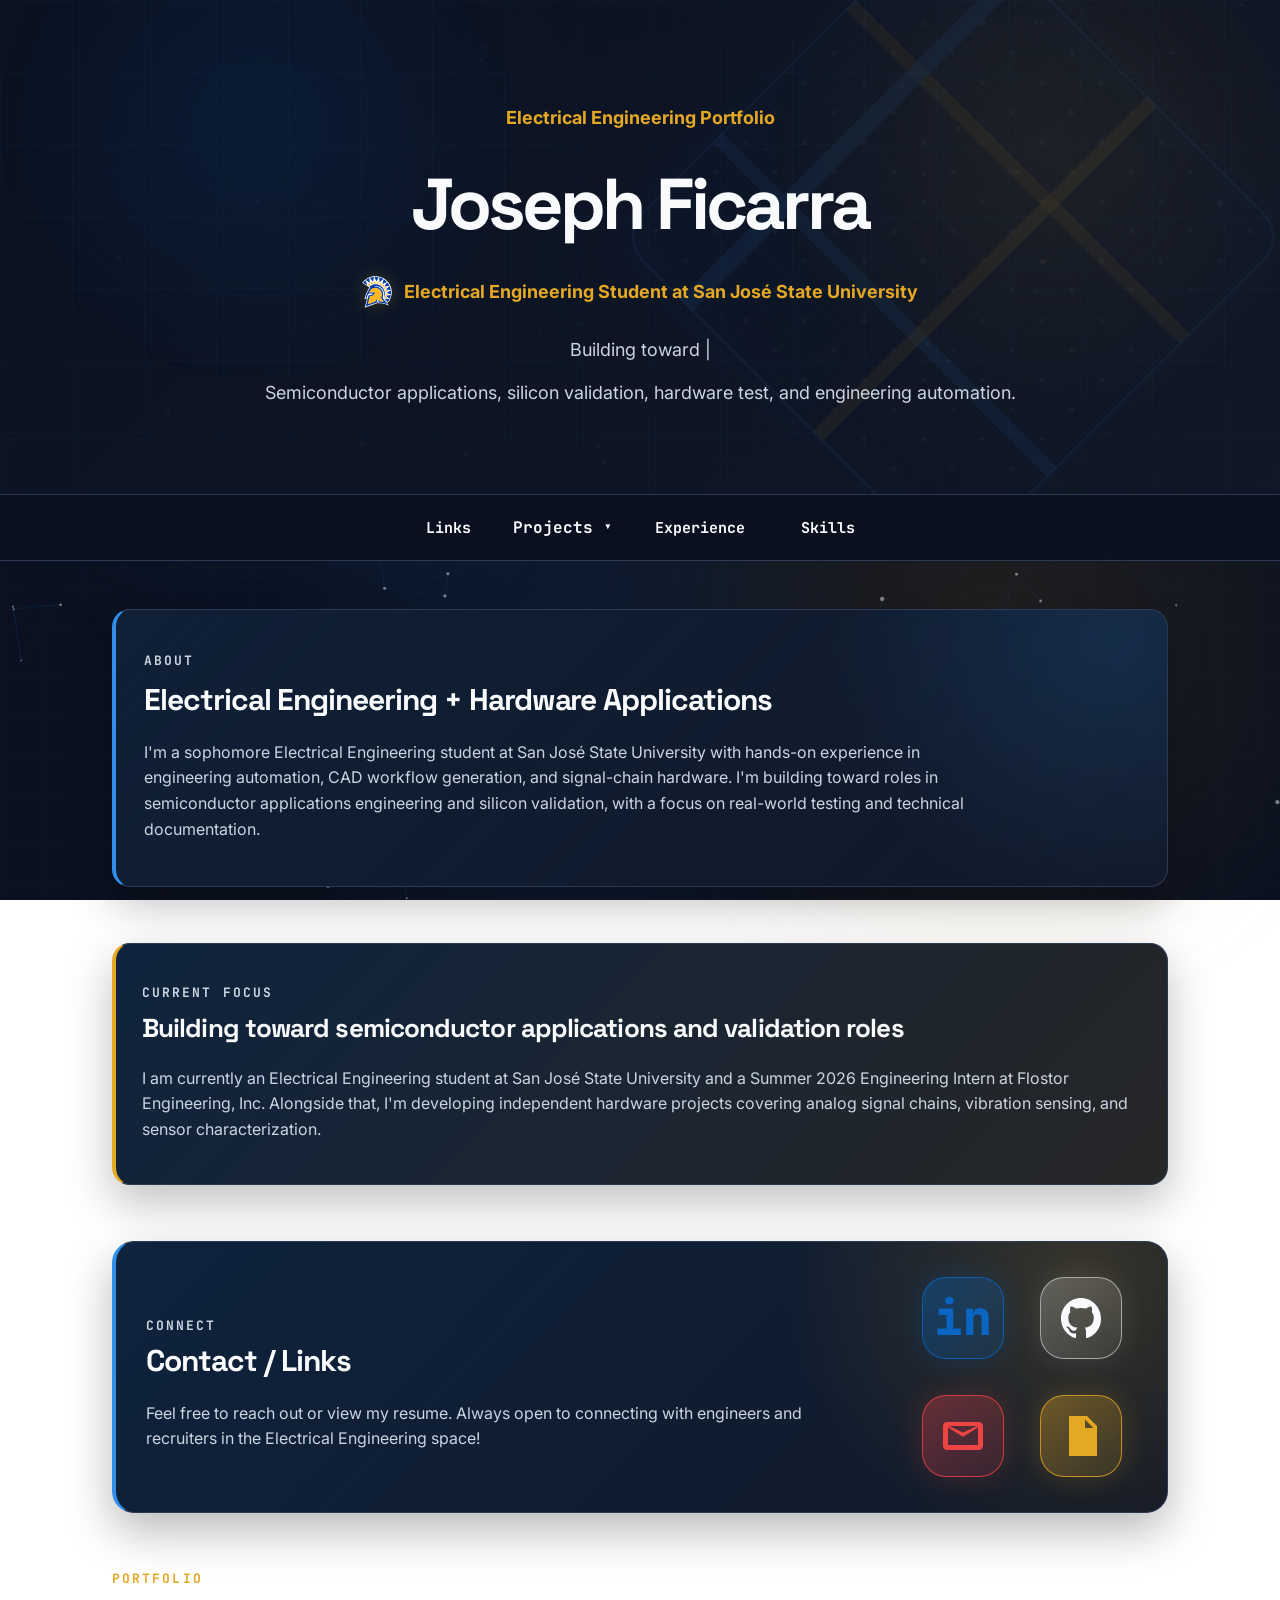
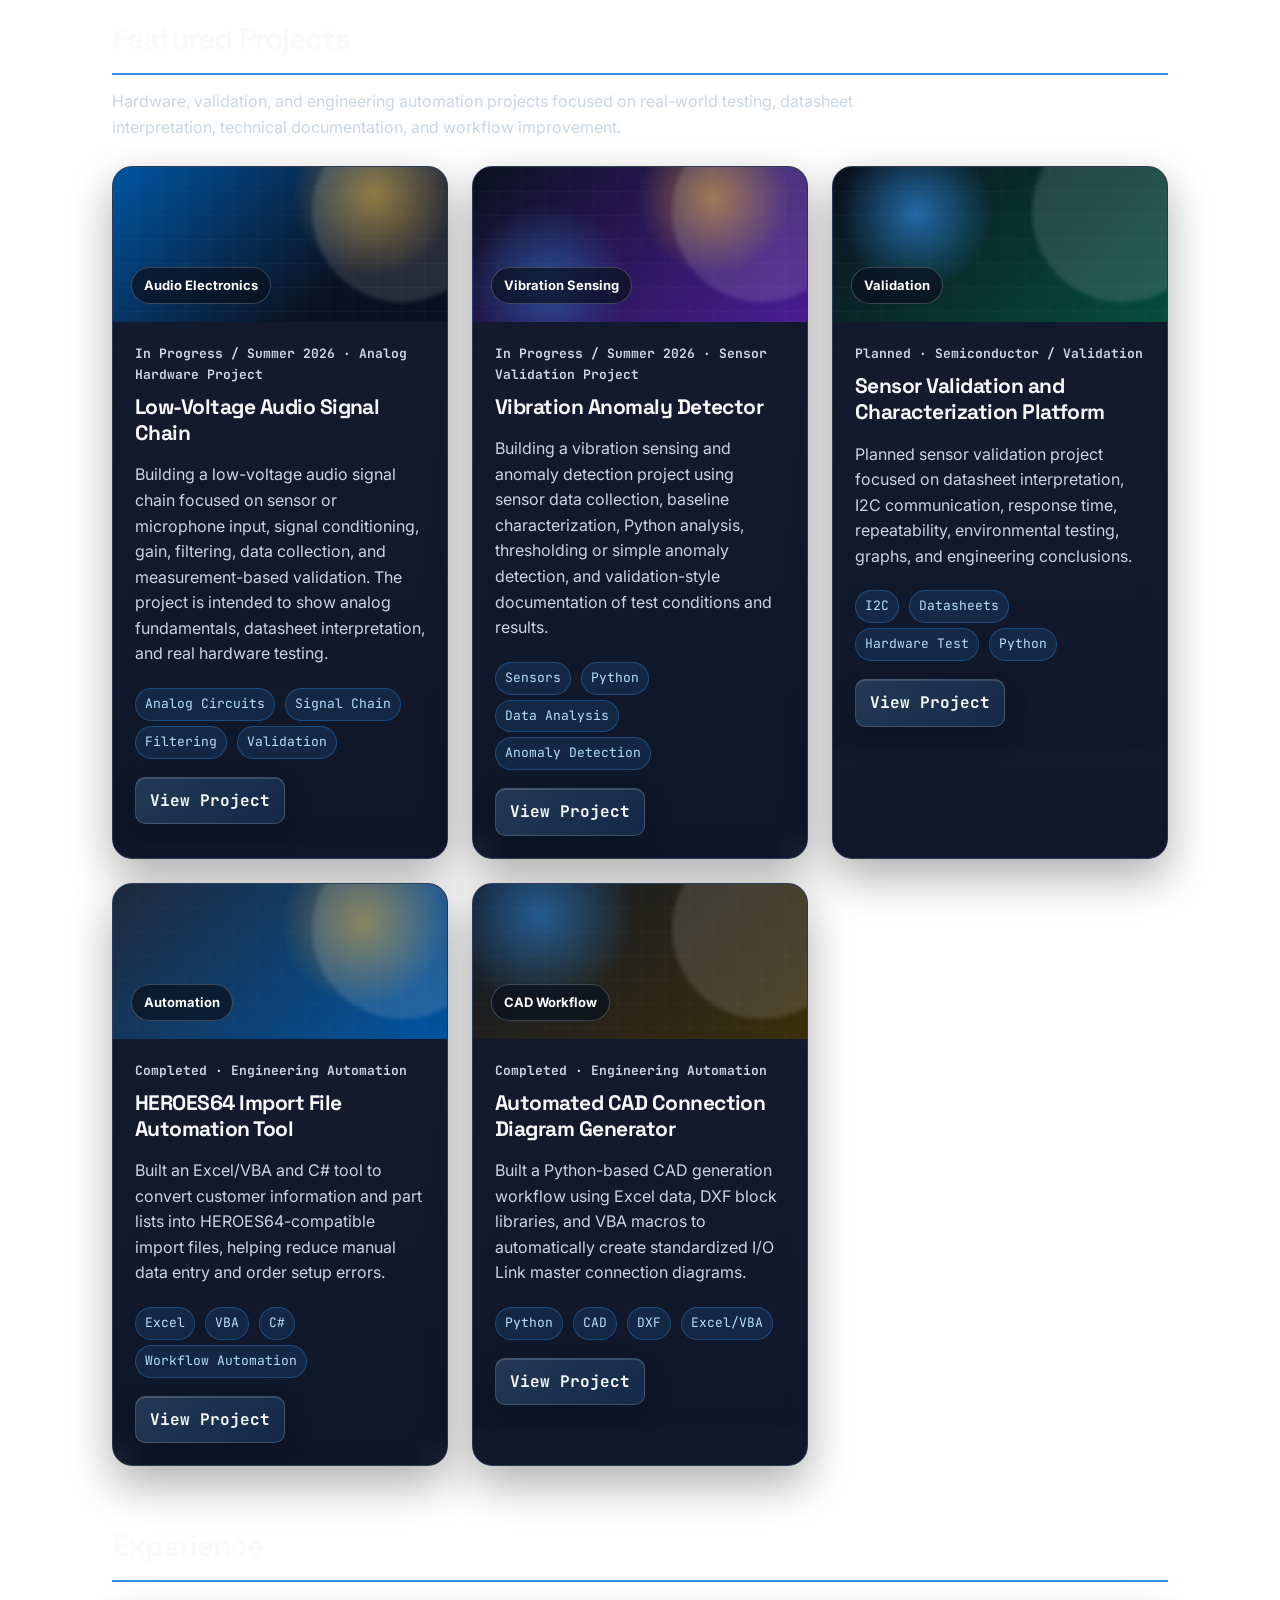
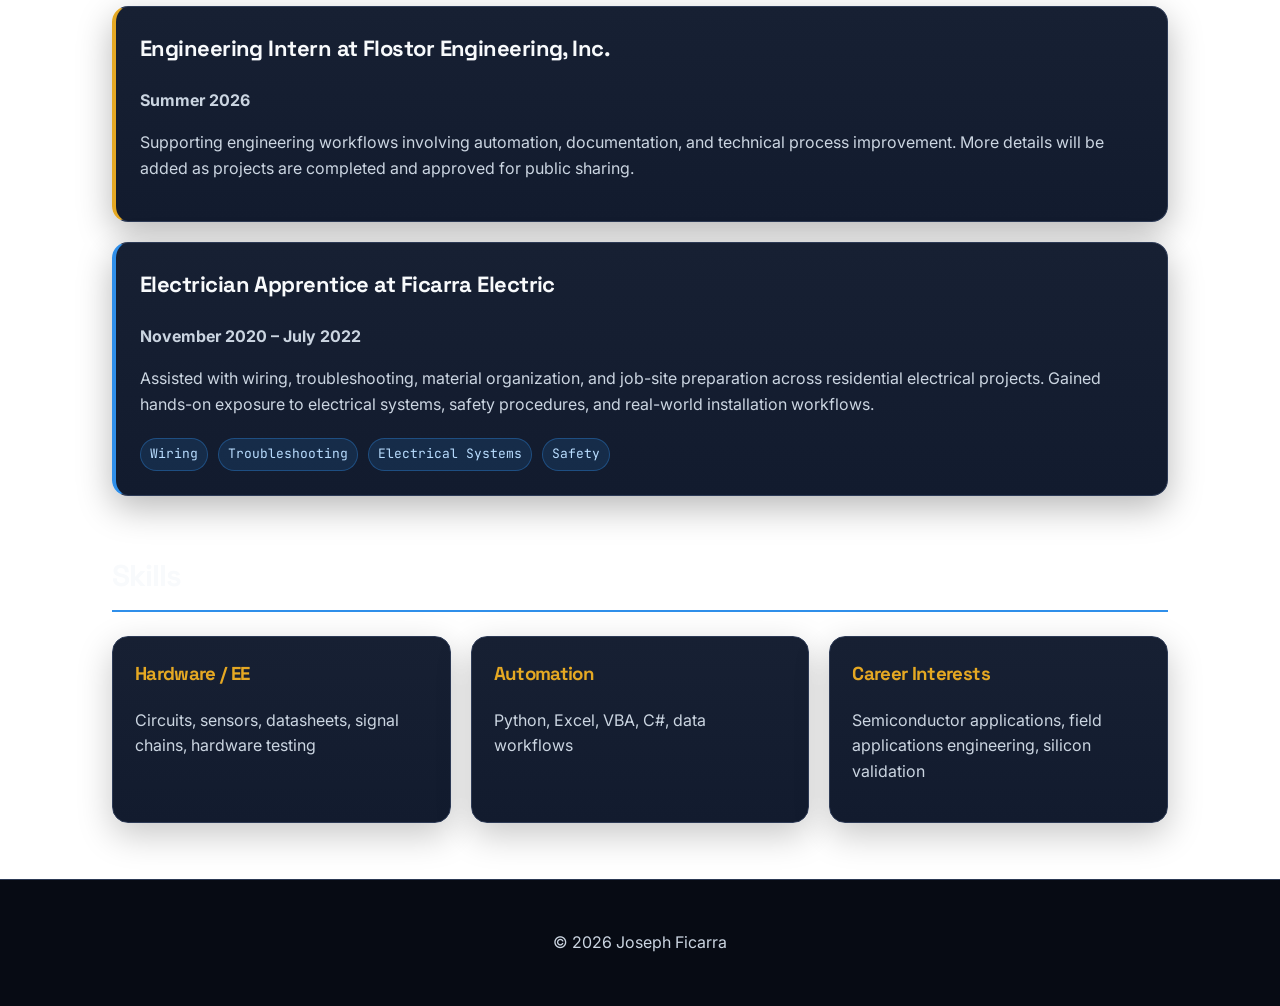
==== commit 53924de9: "Enhance header with hero content and subtitle Updated header section with hero content and subtitle." ====
--- a/index.html
+++ b/index.html
@@ -12,7 +12,10 @@
   <div class="animated-bg"></div>
   <canvas id="particle-bg"></canvas>
 
-  <header>
+<header class="hero" id="top">
+  <div class="hero-content">
+    <p class="hero-label">Electrical Engineering Portfolio</p>
+
     <h1>Joseph Ficarra</h1>
 
     <p class="school-line">
@@ -20,8 +23,19 @@
       <span>Electrical Engineering Student at San José State University</span>
     </p>
 
-    <p>Semiconductor Applications | Silicon Validation | Hardware Test | Engineering Automation</p>
-  </header>
+    <p class="hero-type-line">
+      Building toward <span id="typewriter"></span><span class="type-cursor">|</span>
+    </p>
+
+    <p class="hero-subtitle">
+      Semiconductor applications, silicon validation, hardware test, and engineering automation.
+    </p>
+  </div>
+
+  <a href="#about" class="scroll-arrow" aria-label="Scroll to portfolio content">
+    <span></span>
+  </a>
+</header>
 
   <nav>
     <a href="#connect">Links</a>
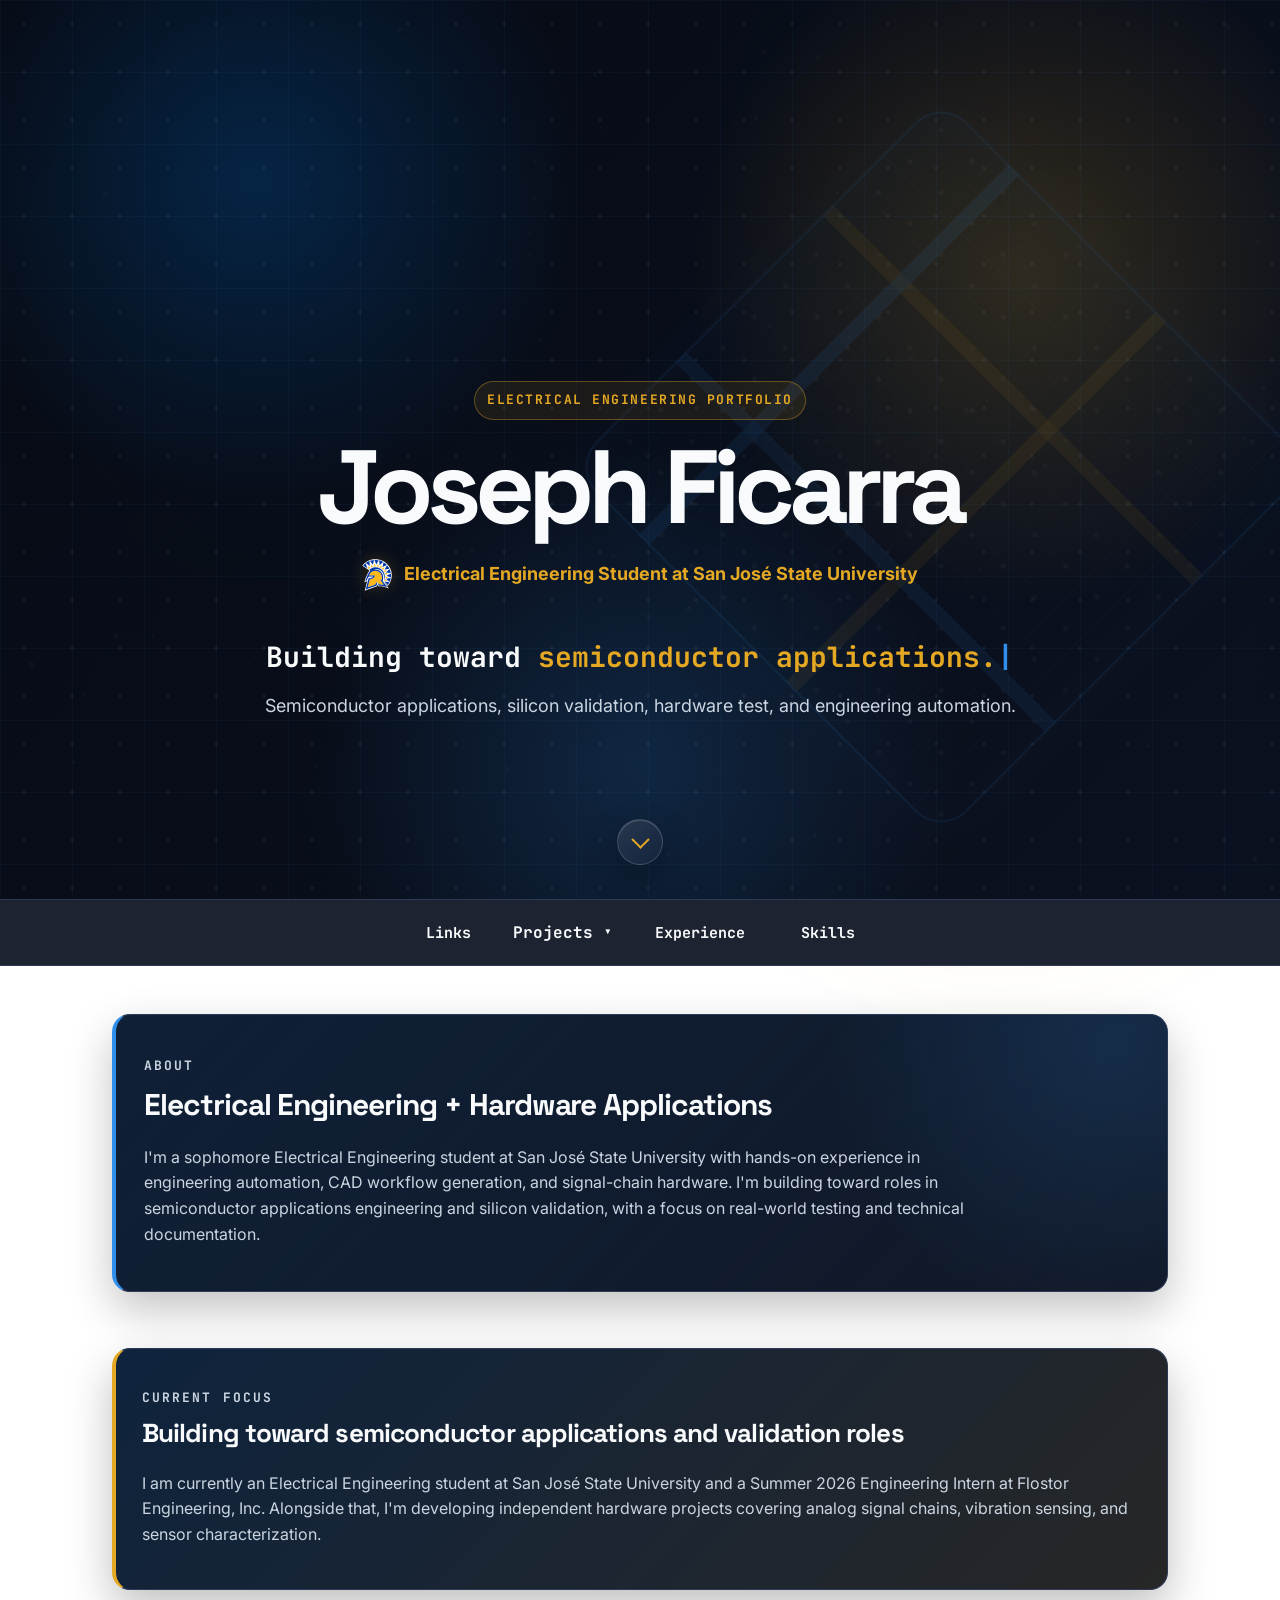
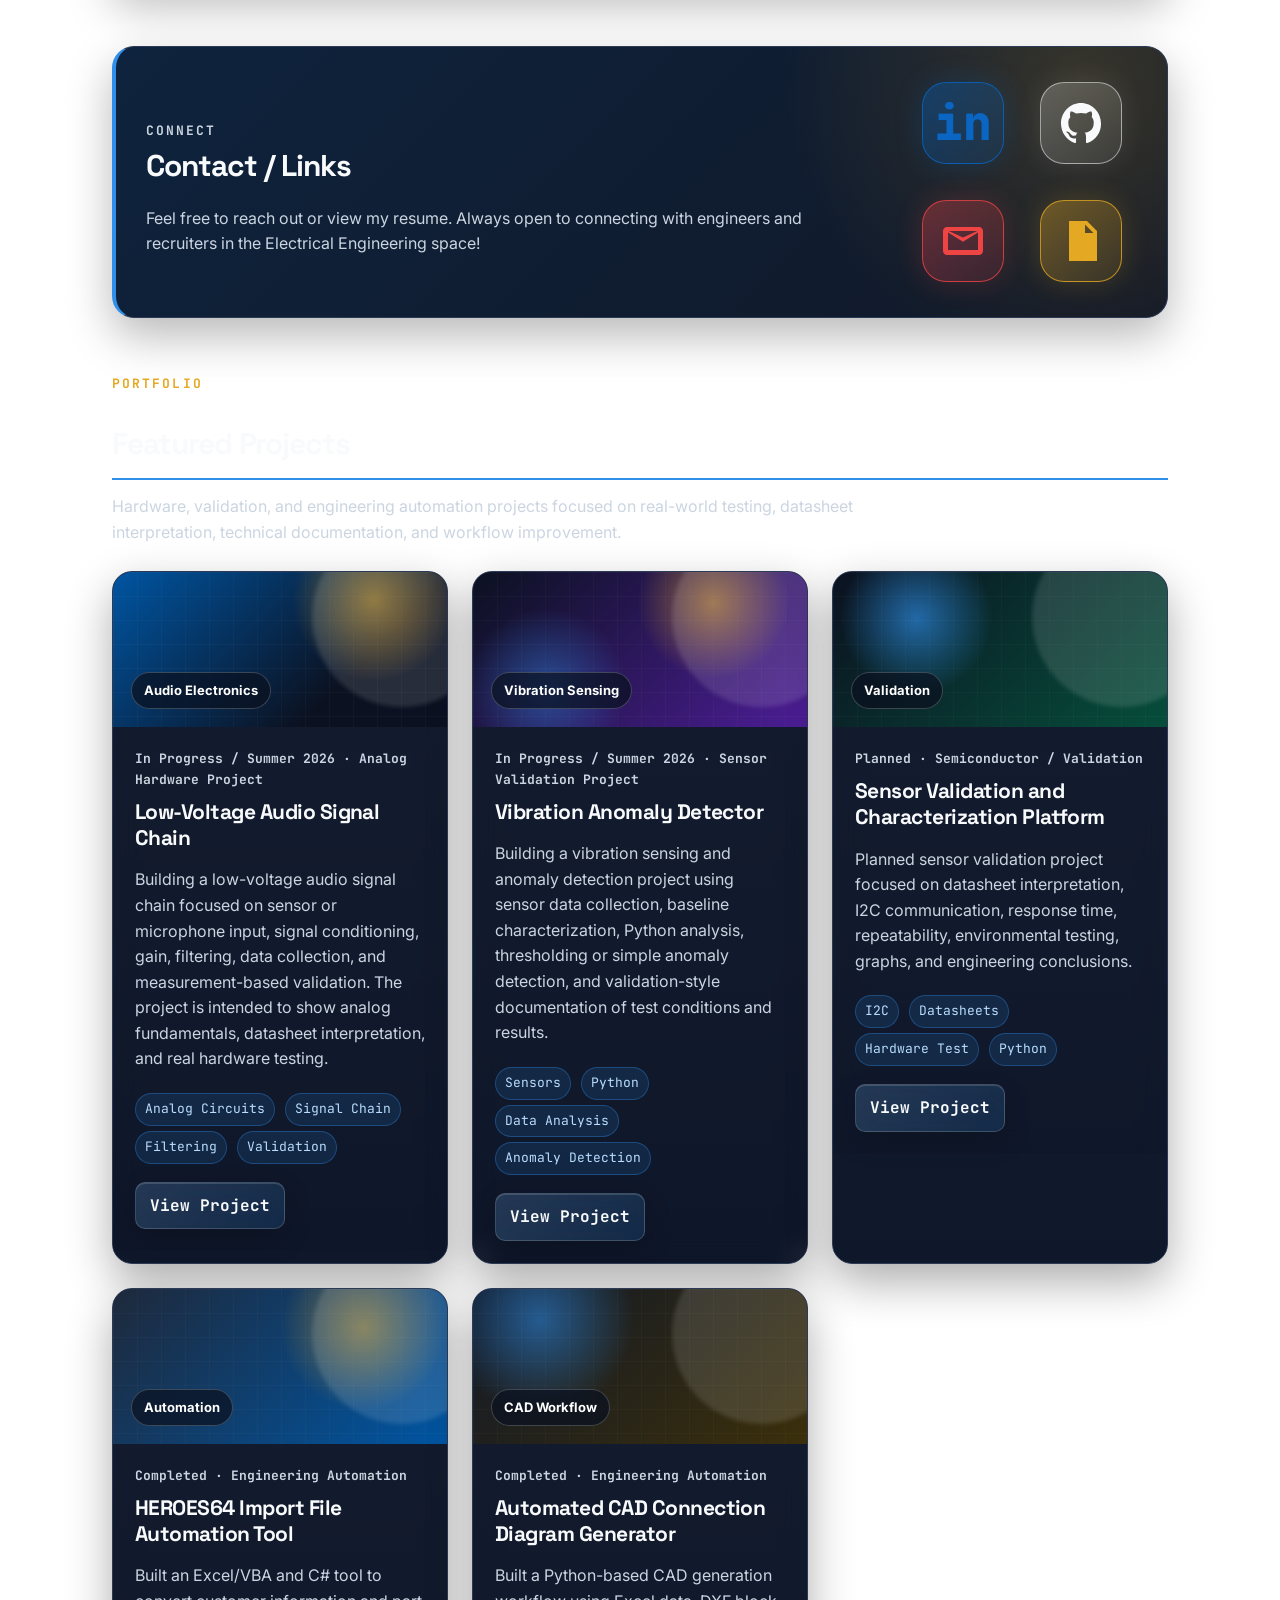
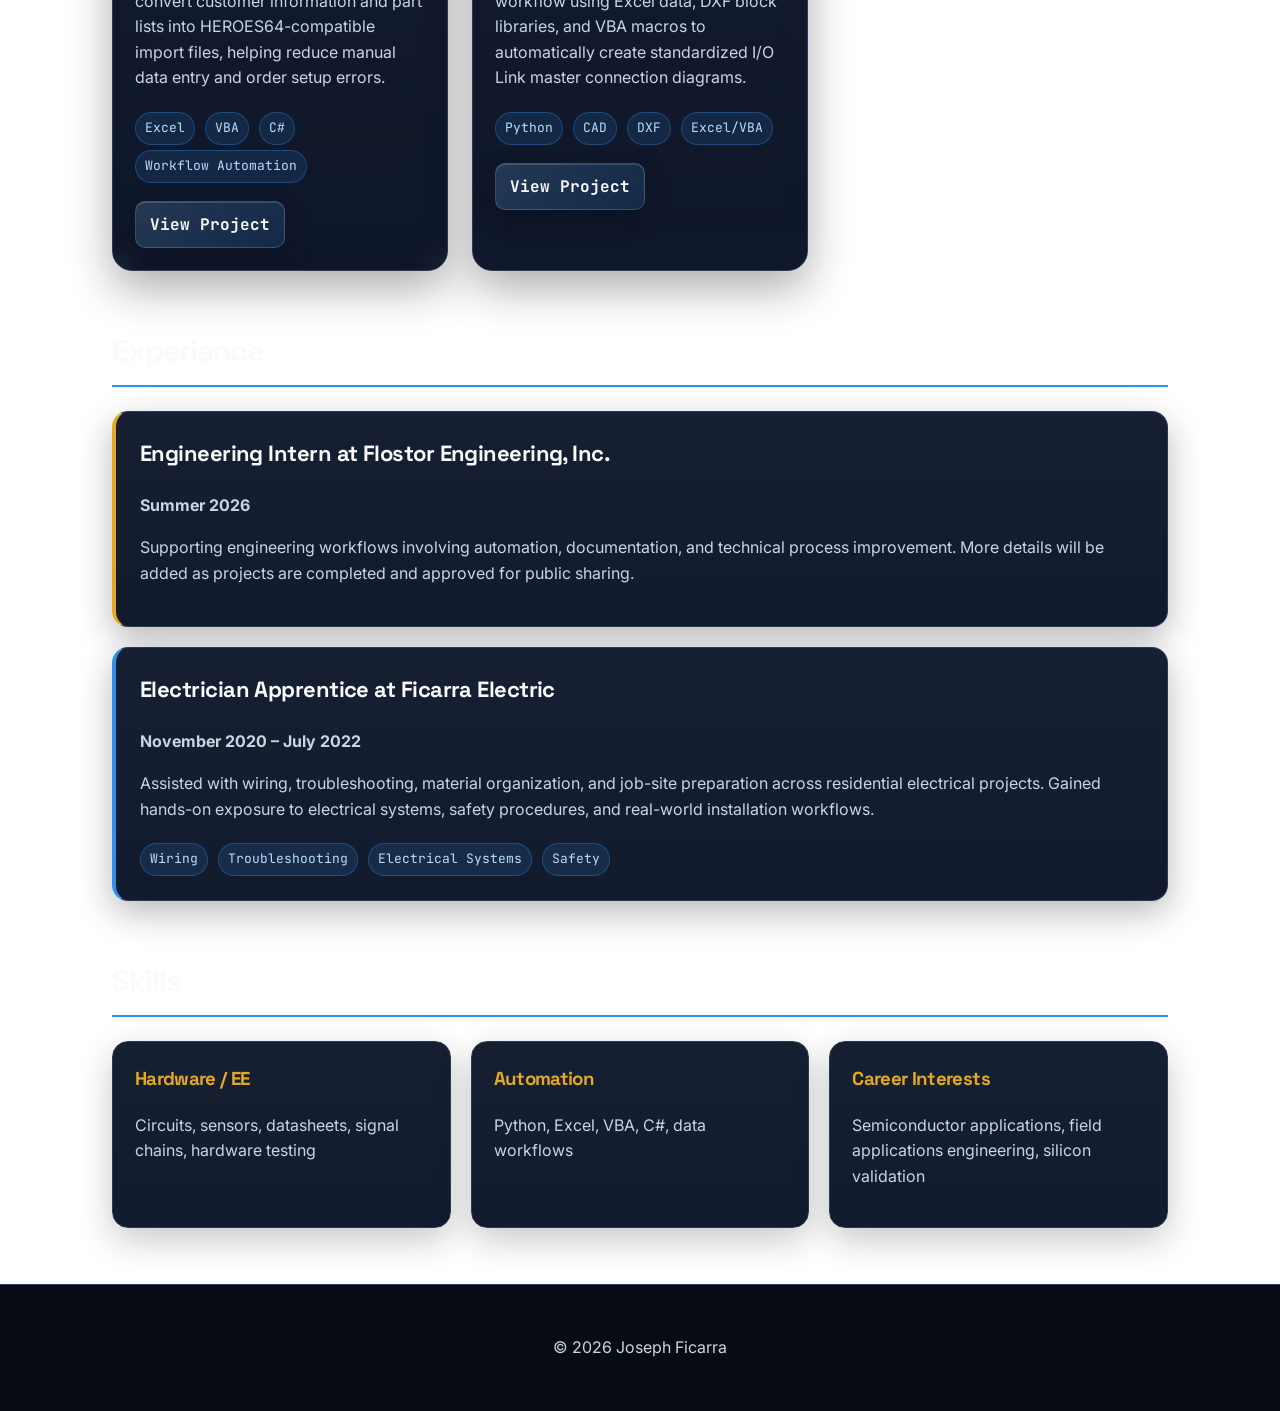
==== commit f6a89af0: "Update index.html" ====
--- a/index.html
+++ b/index.html
@@ -13,6 +13,103 @@
   <canvas id="particle-bg"></canvas>
 
 <header class="hero" id="top">
+  <div class="circuit-board-bg" aria-hidden="true">
+  <svg viewBox="0 0 1600 900" preserveAspectRatio="none">
+    <g class="circuit-chips">
+      <rect x="118" y="95" width="130" height="52" rx="8"></rect>
+      <rect x="1185" y="120" width="96" height="96" rx="10"></rect>
+      <rect x="690" y="330" width="165" height="70" rx="10"></rect>
+      <rect x="1240" y="610" width="140" height="58" rx="8"></rect>
+      <rect x="275" y="600" width="95" height="95" rx="10"></rect>
+    </g>
+
+    <g class="circuit-traces base-traces">
+      <path d="M0 110 H180 V210 H430 V145 H620 V260 H850"></path>
+      <path d="M0 165 H120 V265 H340 V350 H560"></path>
+      <path d="M0 245 H210 V315 H390 V470 H625"></path>
+      <path d="M75 0 V115 H250 V55 H480"></path>
+      <path d="M360 0 V120 H550 V210 H760 V320"></path>
+      <path d="M600 0 V140 H730 V220 H930 V310 H1120"></path>
+      <path d="M930 0 V160 H1050 V255 H1285"></path>
+      <path d="M1110 0 V90 H1320 V220 H1600"></path>
+
+      <path d="M1600 130 H1420 V270 H1210 V390 H930"></path>
+      <path d="M1600 210 H1490 V330 H1330 V460 H1125"></path>
+      <path d="M1600 315 H1380 V520 H1160 V710 H920"></path>
+      <path d="M1600 515 H1450 V640 H1260"></path>
+      <path d="M1600 700 H1395 V775 H1185 V900"></path>
+
+      <path d="M0 560 H240 V495 H420 V590 H700"></path>
+      <path d="M0 645 H185 V730 H455 V650 H710"></path>
+      <path d="M0 770 H310 V835 H575 V735 H820"></path>
+      <path d="M115 900 V780 H285 V705 H520"></path>
+      <path d="M460 900 V770 H670 V635 H890"></path>
+      <path d="M775 900 V740 H990 V620 H1200"></path>
+      <path d="M1040 900 V795 H1245 V700 H1480"></path>
+
+      <path d="M515 420 H725 V505 H910 V430 H1115"></path>
+      <path d="M640 545 H790 V610 H980 V545 H1230"></path>
+      <path d="M405 245 L530 370 H705"></path>
+      <path d="M880 245 L1005 370 H1185"></path>
+      <path d="M370 735 L500 610 H660"></path>
+      <path d="M1040 720 L1185 575 H1420"></path>
+    </g>
+
+    <g class="circuit-traces shine-traces">
+      <path d="M0 110 H180 V210 H430 V145 H620 V260 H850"></path>
+      <path d="M0 165 H120 V265 H340 V350 H560"></path>
+      <path d="M0 245 H210 V315 H390 V470 H625"></path>
+      <path d="M75 0 V115 H250 V55 H480"></path>
+      <path d="M360 0 V120 H550 V210 H760 V320"></path>
+      <path d="M600 0 V140 H730 V220 H930 V310 H1120"></path>
+      <path d="M930 0 V160 H1050 V255 H1285"></path>
+      <path d="M1110 0 V90 H1320 V220 H1600"></path>
+
+      <path d="M1600 130 H1420 V270 H1210 V390 H930"></path>
+      <path d="M1600 210 H1490 V330 H1330 V460 H1125"></path>
+      <path d="M1600 315 H1380 V520 H1160 V710 H920"></path>
+      <path d="M1600 515 H1450 V640 H1260"></path>
+      <path d="M1600 700 H1395 V775 H1185 V900"></path>
+
+      <path d="M0 560 H240 V495 H420 V590 H700"></path>
+      <path d="M0 645 H185 V730 H455 V650 H710"></path>
+      <path d="M0 770 H310 V835 H575 V735 H820"></path>
+      <path d="M115 900 V780 H285 V705 H520"></path>
+      <path d="M460 900 V770 H670 V635 H890"></path>
+      <path d="M775 900 V740 H990 V620 H1200"></path>
+      <path d="M1040 900 V795 H1245 V700 H1480"></path>
+
+      <path d="M515 420 H725 V505 H910 V430 H1115"></path>
+      <path d="M640 545 H790 V610 H980 V545 H1230"></path>
+      <path d="M405 245 L530 370 H705"></path>
+      <path d="M880 245 L1005 370 H1185"></path>
+      <path d="M370 735 L500 610 H660"></path>
+      <path d="M1040 720 L1185 575 H1420"></path>
+    </g>
+
+    <g class="circuit-nodes">
+      <circle cx="180" cy="110" r="6"></circle>
+      <circle cx="430" cy="210" r="6"></circle>
+      <circle cx="620" cy="145" r="6"></circle>
+      <circle cx="850" cy="260" r="6"></circle>
+      <circle cx="340" cy="350" r="6"></circle>
+      <circle cx="560" cy="350" r="6"></circle>
+      <circle cx="730" cy="220" r="6"></circle>
+      <circle cx="930" cy="310" r="6"></circle>
+      <circle cx="1285" cy="255" r="6"></circle>
+      <circle cx="1420" cy="270" r="6"></circle>
+      <circle cx="1210" cy="390" r="6"></circle>
+      <circle cx="1125" cy="460" r="6"></circle>
+      <circle cx="1160" cy="710" r="6"></circle>
+      <circle cx="240" cy="495" r="6"></circle>
+      <circle cx="700" cy="590" r="6"></circle>
+      <circle cx="455" cy="730" r="6"></circle>
+      <circle cx="820" cy="735" r="6"></circle>
+      <circle cx="990" cy="620" r="6"></circle>
+      <circle cx="1480" cy="700" r="6"></circle>
+    </g>
+  </svg>
+</div>
   <div class="hero-content">
     <p class="hero-label">Electrical Engineering Portfolio</p>
 
--- a/style.css
+++ b/style.css
@@ -1642,5 +1642,256 @@
     opacity: 1;
     transform: none;
     transition: none;
-  }
-}
+    
+  }
+}
+
+
+/* Full-screen hero landing section */
+
+.hero {
+  min-height: 100vh;
+  padding: 90px 24px;
+  display: grid;
+  place-items: center;
+  text-align: center;
+  position: relative;
+  overflow: hidden;
+  border-bottom: 1px solid var(--border);
+  background:
+    radial-gradient(circle at 20% 20%, rgba(0, 85, 162, 0.32), transparent 26%),
+    radial-gradient(circle at 80% 30%, rgba(229, 168, 35, 0.18), transparent 28%),
+    radial-gradient(circle at 50% 85%, rgba(47, 143, 234, 0.18), transparent 32%),
+    linear-gradient(135deg, rgba(7, 11, 20, 0.96), rgba(11, 17, 32, 0.94));
+}
+
+/* Animated technical grid */
+.hero::before {
+  content: "";
+  position: absolute;
+  inset: 0;
+  z-index: 0;
+  opacity: 0.55;
+  background-image:
+    linear-gradient(rgba(47, 143, 234, 0.10) 1px, transparent 1px),
+    linear-gradient(90deg, rgba(47, 143, 234, 0.10) 1px, transparent 1px),
+    radial-gradient(circle, rgba(248, 250, 252, 0.12) 1px, transparent 2px);
+  background-size:
+    72px 72px,
+    72px 72px,
+    48px 48px;
+  animation: heroGridMove 36s linear infinite;
+}
+
+/* Floating chip-style square */
+.hero::after {
+  content: "";
+  position: absolute;
+  width: 520px;
+  height: 520px;
+  right: 6%;
+  top: 52%;
+  z-index: 0;
+  opacity: 0.16;
+  transform: translateY(-50%) rotate(45deg);
+  border: 2px solid rgba(47, 143, 234, 0.58);
+  border-radius: 36px;
+  box-shadow:
+    0 0 60px rgba(47, 143, 234, 0.22),
+    inset 0 0 50px rgba(47, 143, 234, 0.12);
+  background:
+    linear-gradient(rgba(248, 250, 252, 0.07) 1px, transparent 1px),
+    linear-gradient(90deg, rgba(248, 250, 252, 0.07) 1px, transparent 1px),
+    linear-gradient(90deg, transparent 0 18%, rgba(47, 143, 234, 0.55) 18% 21%, transparent 21% 100%),
+    linear-gradient(90deg, transparent 0 58%, rgba(229, 168, 35, 0.42) 58% 61%, transparent 61% 100%),
+    linear-gradient(0deg, transparent 0 28%, rgba(47, 143, 234, 0.48) 28% 31%, transparent 31% 100%),
+    linear-gradient(0deg, transparent 0 68%, rgba(229, 168, 35, 0.36) 68% 71%, transparent 71% 100%),
+    radial-gradient(circle, rgba(248, 250, 252, 0.20) 0 2px, transparent 3px),
+    linear-gradient(135deg, rgba(0, 85, 162, 0.18), rgba(11, 17, 32, 0.72));
+  background-size:
+    40px 40px,
+    40px 40px,
+    100% 100%,
+    100% 100%,
+    100% 100%,
+    100% 100%,
+    44px 44px,
+    100% 100%;
+  animation: heroChipFloat 11s ease-in-out infinite alternate;
+}
+
+.hero-content {
+  position: relative;
+  z-index: 2;
+  max-width: 980px;
+}
+
+.hero-label {
+  display: inline-block;
+  margin: 0 0 18px;
+  padding: 8px 12px;
+  border-radius: 999px;
+  color: var(--sjsu-gold);
+  border: 1px solid rgba(229, 168, 35, 0.35);
+  background: rgba(229, 168, 35, 0.09);
+  font-family: 'JetBrains Mono', monospace;
+  font-size: 13px;
+  font-weight: 700;
+  letter-spacing: 0.12em;
+  text-transform: uppercase;
+}
+
+.hero h1 {
+  margin: 0;
+  font-size: clamp(54px, 9vw, 104px);
+  line-height: 0.95;
+  letter-spacing: -0.065em;
+}
+
+.hero .school-line {
+  margin-top: 22px;
+}
+
+.hero-type-line {
+  margin: 30px auto 10px;
+  min-height: 42px;
+  color: var(--text);
+  font-family: 'JetBrains Mono', monospace;
+  font-size: clamp(18px, 3vw, 28px);
+  font-weight: 700;
+}
+
+#typewriter {
+  color: var(--sjsu-gold);
+}
+
+.type-cursor {
+  color: var(--sjsu-blue-light);
+  animation: cursorBlink 0.9s steps(2, start) infinite;
+}
+
+.hero-subtitle {
+  max-width: 760px;
+  margin: 12px auto 0;
+  color: var(--muted);
+  font-size: 18px;
+}
+
+/* Scroll arrow */
+
+.scroll-arrow {
+  position: absolute;
+  left: 50%;
+  bottom: 34px;
+  z-index: 3;
+  width: 46px;
+  height: 46px;
+  transform: translateX(-50%);
+  display: grid;
+  place-items: center;
+  border-radius: 50%;
+  text-decoration: none;
+  background:
+    linear-gradient(
+      135deg,
+      rgba(255, 255, 255, 0.12),
+      rgba(255, 255, 255, 0.035)
+    ),
+    rgba(15, 23, 42, 0.45);
+  border: 1px solid rgba(255, 255, 255, 0.16);
+  box-shadow:
+    inset 0 1px 0 rgba(255, 255, 255, 0.14),
+    0 14px 34px rgba(0, 0, 0, 0.28);
+  backdrop-filter: blur(16px) saturate(150%);
+  -webkit-backdrop-filter: blur(16px) saturate(150%);
+  animation: arrowBounce 1.6s ease-in-out infinite;
+}
+
+.scroll-arrow span {
+  width: 13px;
+  height: 13px;
+  border-right: 2px solid var(--sjsu-gold);
+  border-bottom: 2px solid var(--sjsu-gold);
+  transform: rotate(45deg) translate(-2px, -2px);
+}
+
+.scroll-arrow:hover {
+  border-color: var(--sjsu-gold);
+}
+
+@keyframes heroGridMove {
+  from {
+    background-position:
+      0 0,
+      0 0,
+      0 0;
+  }
+
+  to {
+    background-position:
+      72px 72px,
+      72px 72px,
+      48px 48px;
+  }
+}
+
+@keyframes heroChipFloat {
+  from {
+    transform: translateY(-50%) rotate(45deg) translate3d(0, 0, 0);
+  }
+
+  to {
+    transform: translateY(-50%) rotate(45deg) translate3d(16px, -12px, 0);
+  }
+}
+
+@keyframes cursorBlink {
+  0%, 45% {
+    opacity: 1;
+  }
+
+  46%, 100% {
+    opacity: 0;
+  }
+}
+
+@keyframes arrowBounce {
+  0%, 100% {
+    transform: translateX(-50%) translateY(0);
+  }
+
+  50% {
+    transform: translateX(-50%) translateY(8px);
+  }
+}
+
+@media (max-width: 800px) {
+  .hero {
+    min-height: 100vh;
+    padding: 80px 18px;
+  }
+
+  .hero::after {
+    width: 320px;
+    height: 320px;
+    right: -110px;
+    opacity: 0.14;
+  }
+
+  .hero-type-line {
+    min-height: 72px;
+  }
+
+  .scroll-arrow {
+    bottom: 24px;
+  }
+}
+
+@media (prefers-reduced-motion: reduce) {
+  .hero::before,
+  .hero::after,
+  .scroll-arrow,
+  .type-cursor {
+    animation: none;
+  }
+}
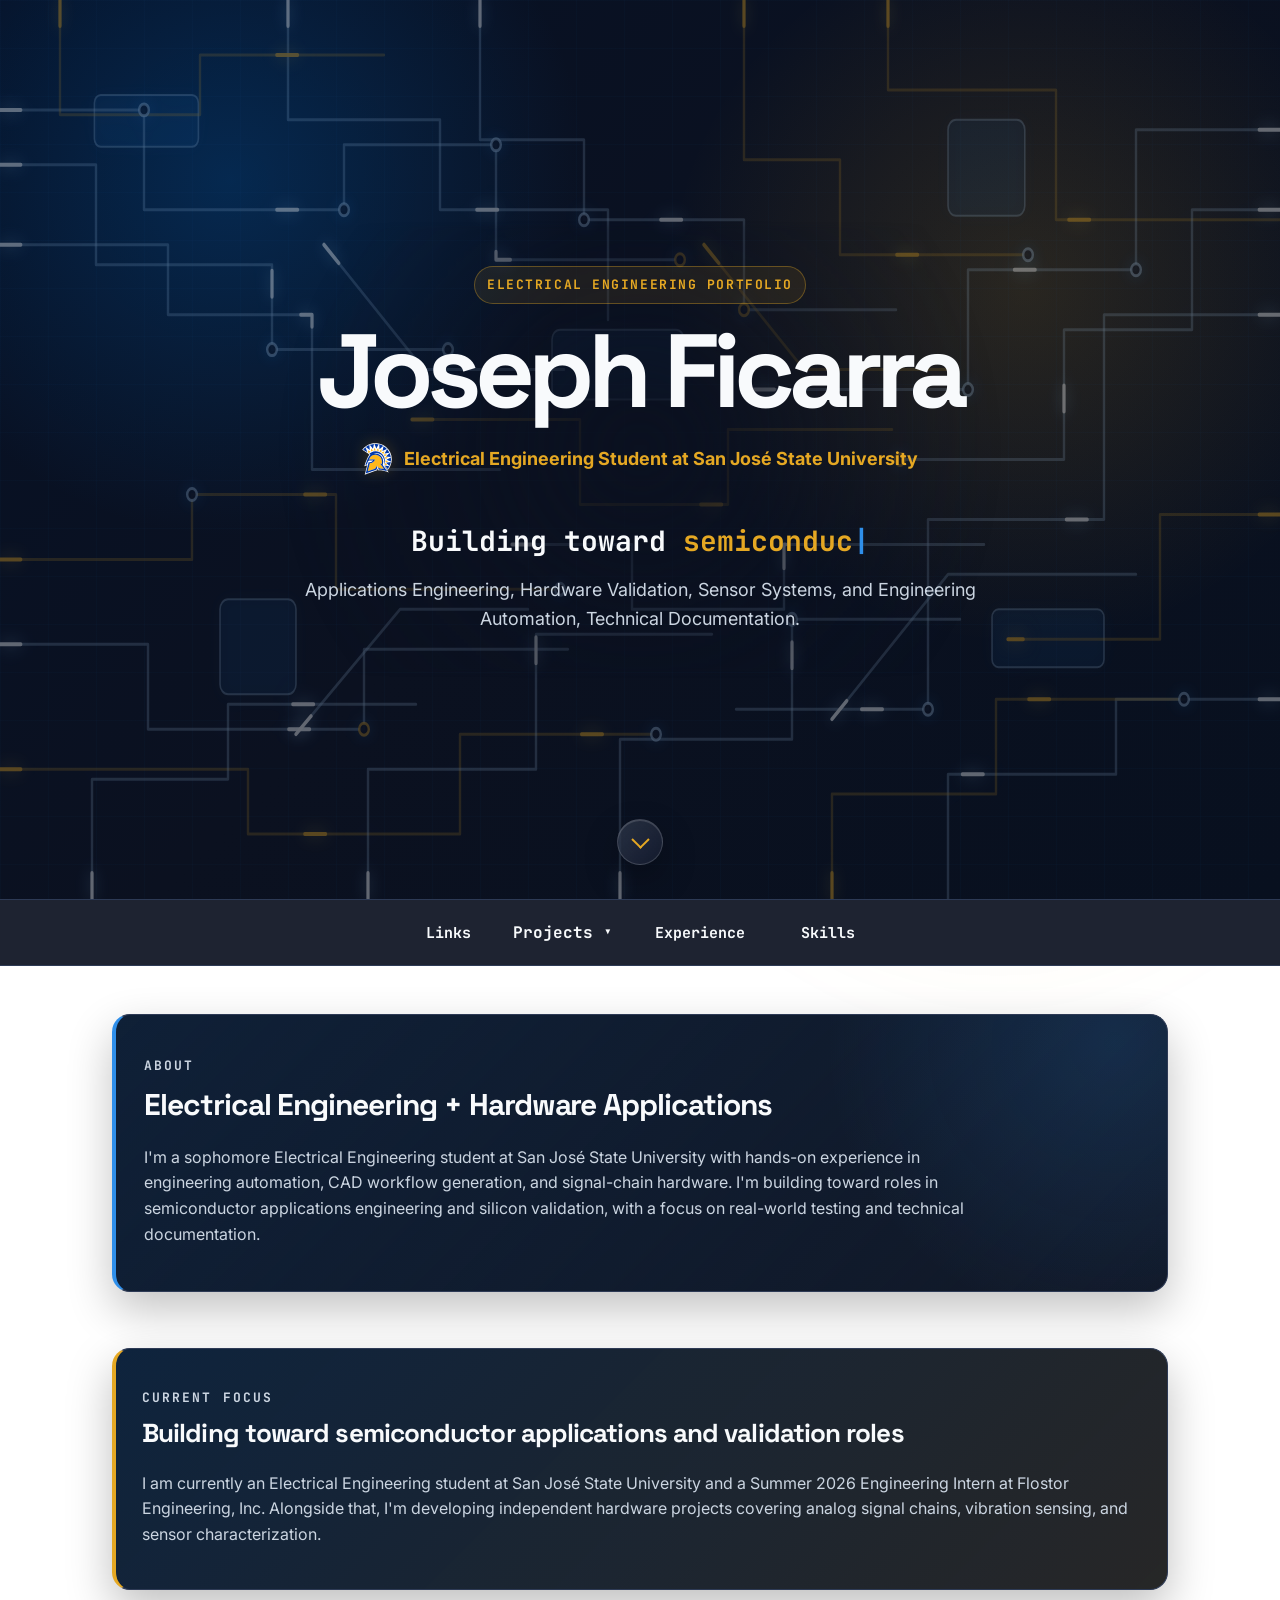
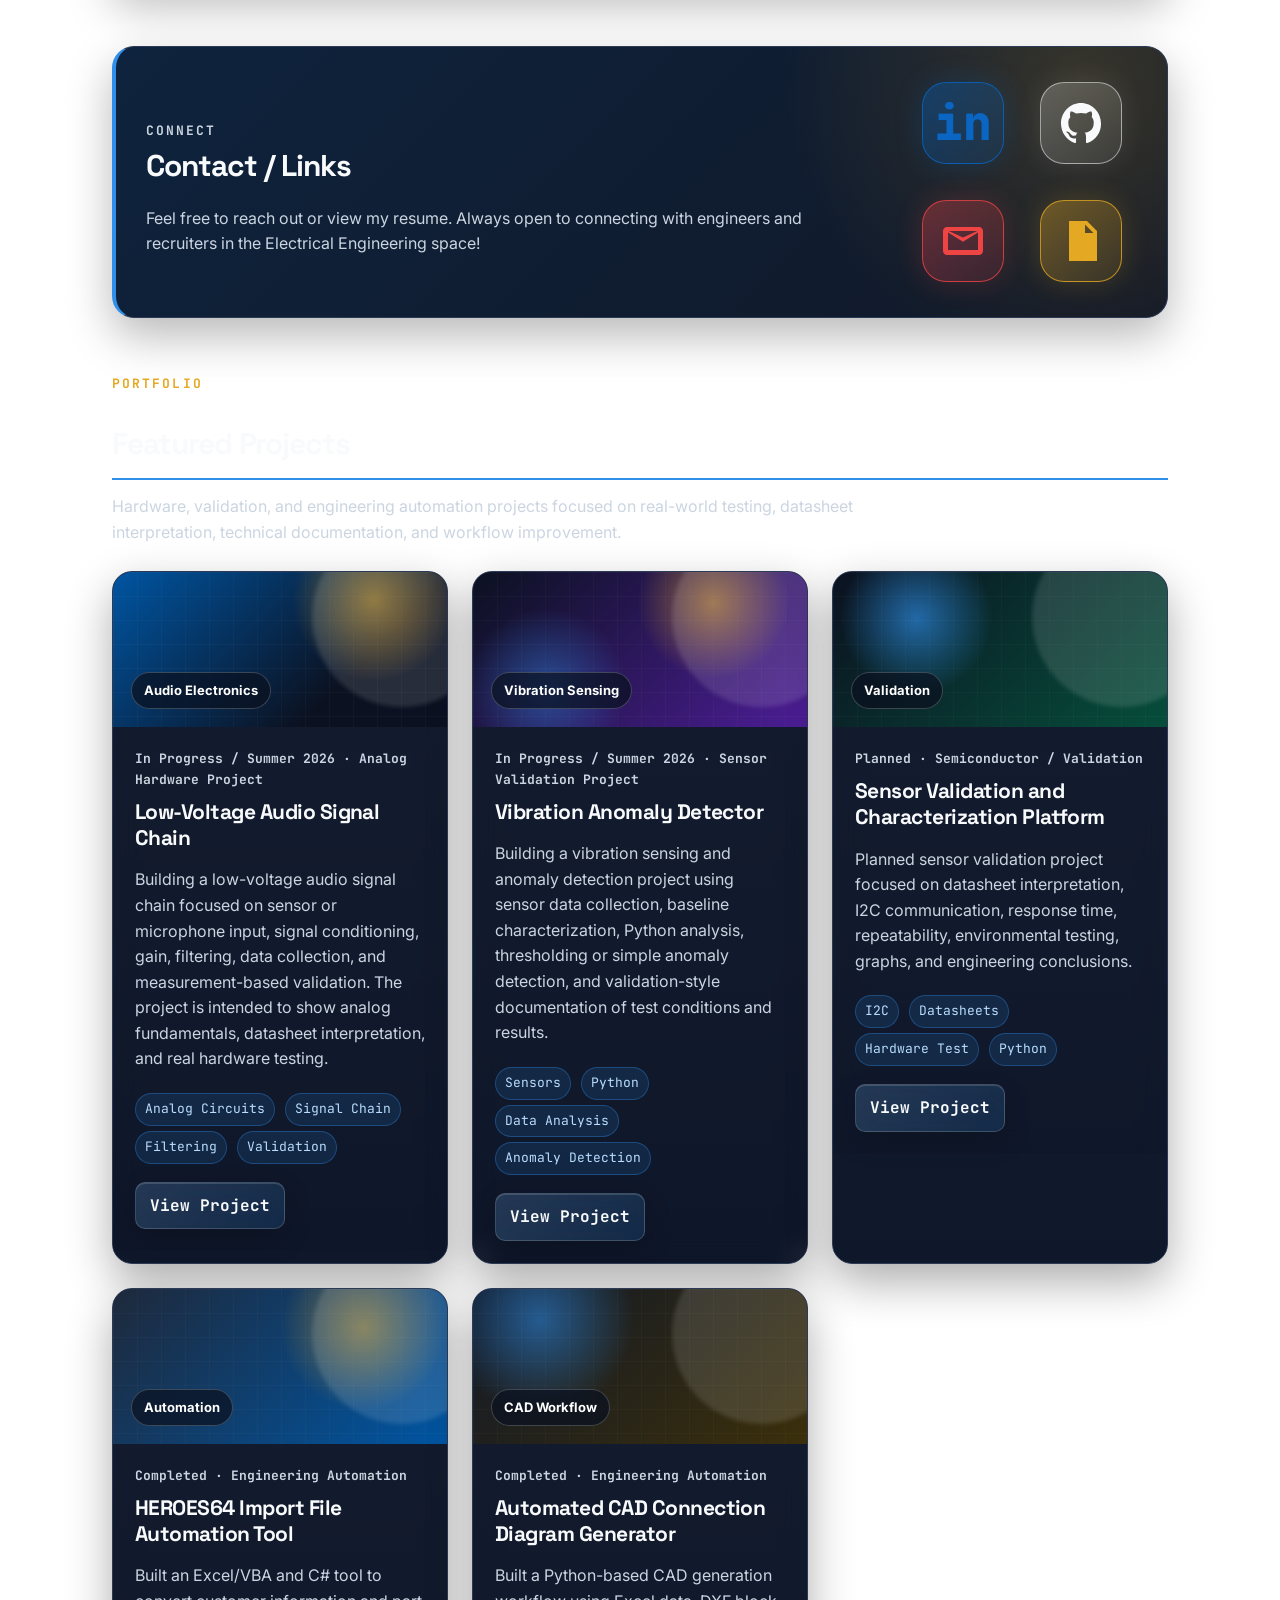
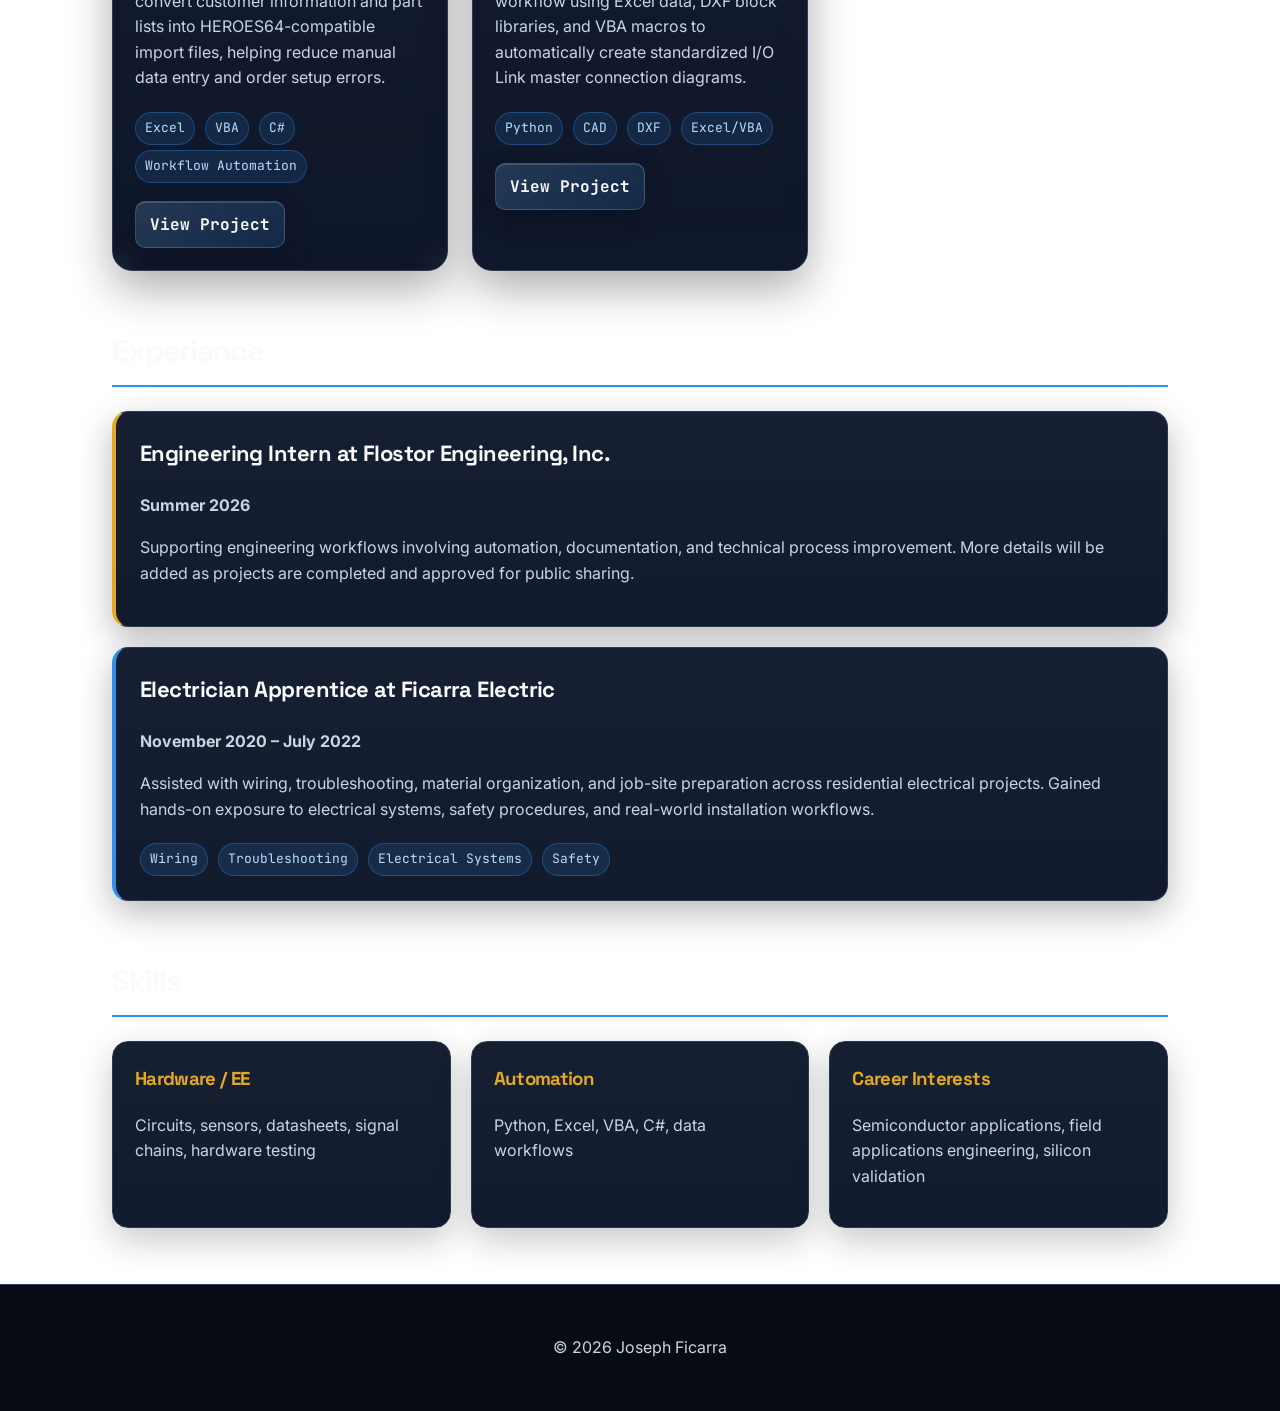
==== commit fbc1545a: "Update index.html" ====
--- a/index.html
+++ b/index.html
@@ -16,6 +16,7 @@
   <div class="circuit-board-bg" aria-hidden="true">
   <svg viewBox="0 0 1600 900" preserveAspectRatio="none">
     <g class="circuit-chips">
+    
       <rect x="118" y="95" width="130" height="52" rx="8"></rect>
       <rect x="1185" y="120" width="96" height="96" rx="10"></rect>
       <rect x="690" y="330" width="165" height="70" rx="10"></rect>
@@ -125,7 +126,7 @@
     </p>
 
     <p class="hero-subtitle">
-      Semiconductor applications, silicon validation, hardware test, and engineering automation.
+      Applications Engineering, Hardware Validation, Sensor Systems, and Engineering Automation, Technical Documentation.
     </p>
   </div>
 
--- a/style.css
+++ b/style.css
@@ -1895,3 +1895,228 @@
     animation: none;
   }
 }
+
+/* Animated circuit-board hero background */
+
+.hero::before,
+.hero::after {
+  display: none;
+}
+
+.hero {
+  min-height: 100vh;
+  position: relative;
+  overflow: hidden;
+  background:
+    radial-gradient(circle at 18% 20%, rgba(0, 85, 162, 0.35), transparent 28%),
+    radial-gradient(circle at 80% 32%, rgba(229, 168, 35, 0.14), transparent 30%),
+    linear-gradient(135deg, #061126 0%, #0B1120 48%, #08101F 100%);
+}
+
+.circuit-board-bg {
+  position: absolute;
+  inset: 0;
+  z-index: 0;
+  opacity: 0.38;
+  pointer-events: none;
+  overflow: hidden;
+}
+
+.circuit-board-bg svg {
+  width: 100%;
+  height: 100%;
+  display: block;
+  filter: drop-shadow(0 0 8px rgba(47, 143, 234, 0.16));
+}
+
+/* Faint PCB grid underneath traces */
+.circuit-board-bg::before {
+  content: "";
+  position: absolute;
+  inset: 0;
+  background-image:
+    linear-gradient(rgba(47, 143, 234, 0.065) 1px, transparent 1px),
+    linear-gradient(90deg, rgba(47, 143, 234, 0.065) 1px, transparent 1px);
+  background-size: 48px 48px;
+  animation: circuitGridDrift 34s linear infinite;
+}
+
+/* Chip blocks */
+.circuit-chips rect {
+  fill: rgba(47, 143, 234, 0.13);
+  stroke: rgba(185, 221, 255, 0.42);
+  stroke-width: 2;
+  filter: drop-shadow(0 0 10px rgba(47, 143, 234, 0.22));
+}
+
+/* Static circuit traces */
+.circuit-traces path {
+  fill: none;
+  stroke-linecap: round;
+  stroke-linejoin: round;
+}
+
+/* Main silver/blue trace layer */
+.base-traces path {
+  stroke: rgba(185, 221, 255, 0.38);
+  stroke-width: 3;
+}
+
+/* Every few lines become gold accents */
+.base-traces path:nth-child(4n),
+.base-traces path:nth-child(7n) {
+  stroke: rgba(229, 168, 35, 0.36);
+}
+
+/* Moving shine layer */
+.shine-traces path {
+  stroke: rgba(248, 250, 252, 0.95);
+  stroke-width: 4;
+  stroke-dasharray: 26 420;
+  stroke-dashoffset: 0;
+  filter:
+    drop-shadow(0 0 8px rgba(248, 250, 252, 0.42))
+    drop-shadow(0 0 14px rgba(47, 143, 234, 0.28));
+  animation: circuitSignalFlow 7s linear infinite;
+}
+
+/* Gold moving signal accents */
+.shine-traces path:nth-child(4n),
+.shine-traces path:nth-child(7n) {
+  stroke: rgba(229, 168, 35, 0.92);
+  filter:
+    drop-shadow(0 0 8px rgba(229, 168, 35, 0.5))
+    drop-shadow(0 0 16px rgba(229, 168, 35, 0.24));
+}
+
+/* Stagger signals so they do not move all at once */
+.shine-traces path:nth-child(2n) {
+  animation-delay: -1.1s;
+}
+
+.shine-traces path:nth-child(3n) {
+  animation-delay: -2.2s;
+}
+
+.shine-traces path:nth-child(5n) {
+  animation-delay: -3.1s;
+}
+
+/* Nodes / vias */
+.circuit-nodes circle {
+  fill: rgba(11, 17, 32, 0.9);
+  stroke: rgba(185, 221, 255, 0.62);
+  stroke-width: 3;
+  filter: drop-shadow(0 0 8px rgba(47, 143, 234, 0.32));
+  animation: nodePulse 3.2s ease-in-out infinite;
+}
+
+.circuit-nodes circle:nth-child(4n) {
+  stroke: rgba(229, 168, 35, 0.65);
+  animation-delay: -1.4s;
+}
+
+/* Keep hero text above circuit layer */
+.hero-content {
+  position: relative;
+  z-index: 2;
+}
+
+.scroll-arrow {
+  z-index: 3;
+}
+
+/* Dark readability overlay behind text */
+.hero-content::before {
+  content: "";
+  position: absolute;
+  inset: -40px -70px;
+  z-index: -1;
+  border-radius: 32px;
+  background:
+    radial-gradient(circle at center, rgba(11, 17, 32, 0.82), rgba(11, 17, 32, 0.28), transparent 72%);
+  filter: blur(2px);
+}
+
+@keyframes circuitSignalFlow {
+  from {
+    stroke-dashoffset: 0;
+  }
+
+  to {
+    stroke-dashoffset: -446;
+  }
+}
+
+@keyframes nodePulse {
+  0%, 100% {
+    opacity: 0.55;
+    transform: scale(1);
+  }
+
+  50% {
+    opacity: 1;
+    transform: scale(1.18);
+  }
+}
+
+@keyframes circuitGridDrift {
+  from {
+    background-position: 0 0;
+  }
+
+  to {
+    background-position: 48px 48px;
+  }
+}
+
+@media (max-width: 800px) {
+  .circuit-board-bg {
+    opacity: 0.42;
+  }
+
+  .base-traces path {
+    stroke-width: 2.5;
+  }
+
+  .shine-traces path {
+    stroke-width: 3;
+  }
+
+  .hero-content::before {
+    inset: -30px -25px;
+  }
+}
+
+@media (prefers-reduced-motion: reduce) {
+  .shine-traces path,
+  .circuit-nodes circle,
+  .circuit-board-bg::before {
+    animation: none;
+  }
+}
+
+/* Keep hero scroll arrow centered at bottom */
+
+.hero .scroll-arrow {
+  position: absolute;
+  left: 50%;
+  right: auto;
+  bottom: 34px;
+  transform: translateX(-50%);
+  z-index: 3;
+}
+
+.hero .scroll-arrow:hover {
+  transform: translateX(-50%) translateY(-2px);
+}
+
+@keyframes arrowBounce {
+  0%, 100% {
+    transform: translateX(-50%) translateY(0);
+  }
+
+  50% {
+    transform: translateX(-50%) translateY(8px);
+  }
+}
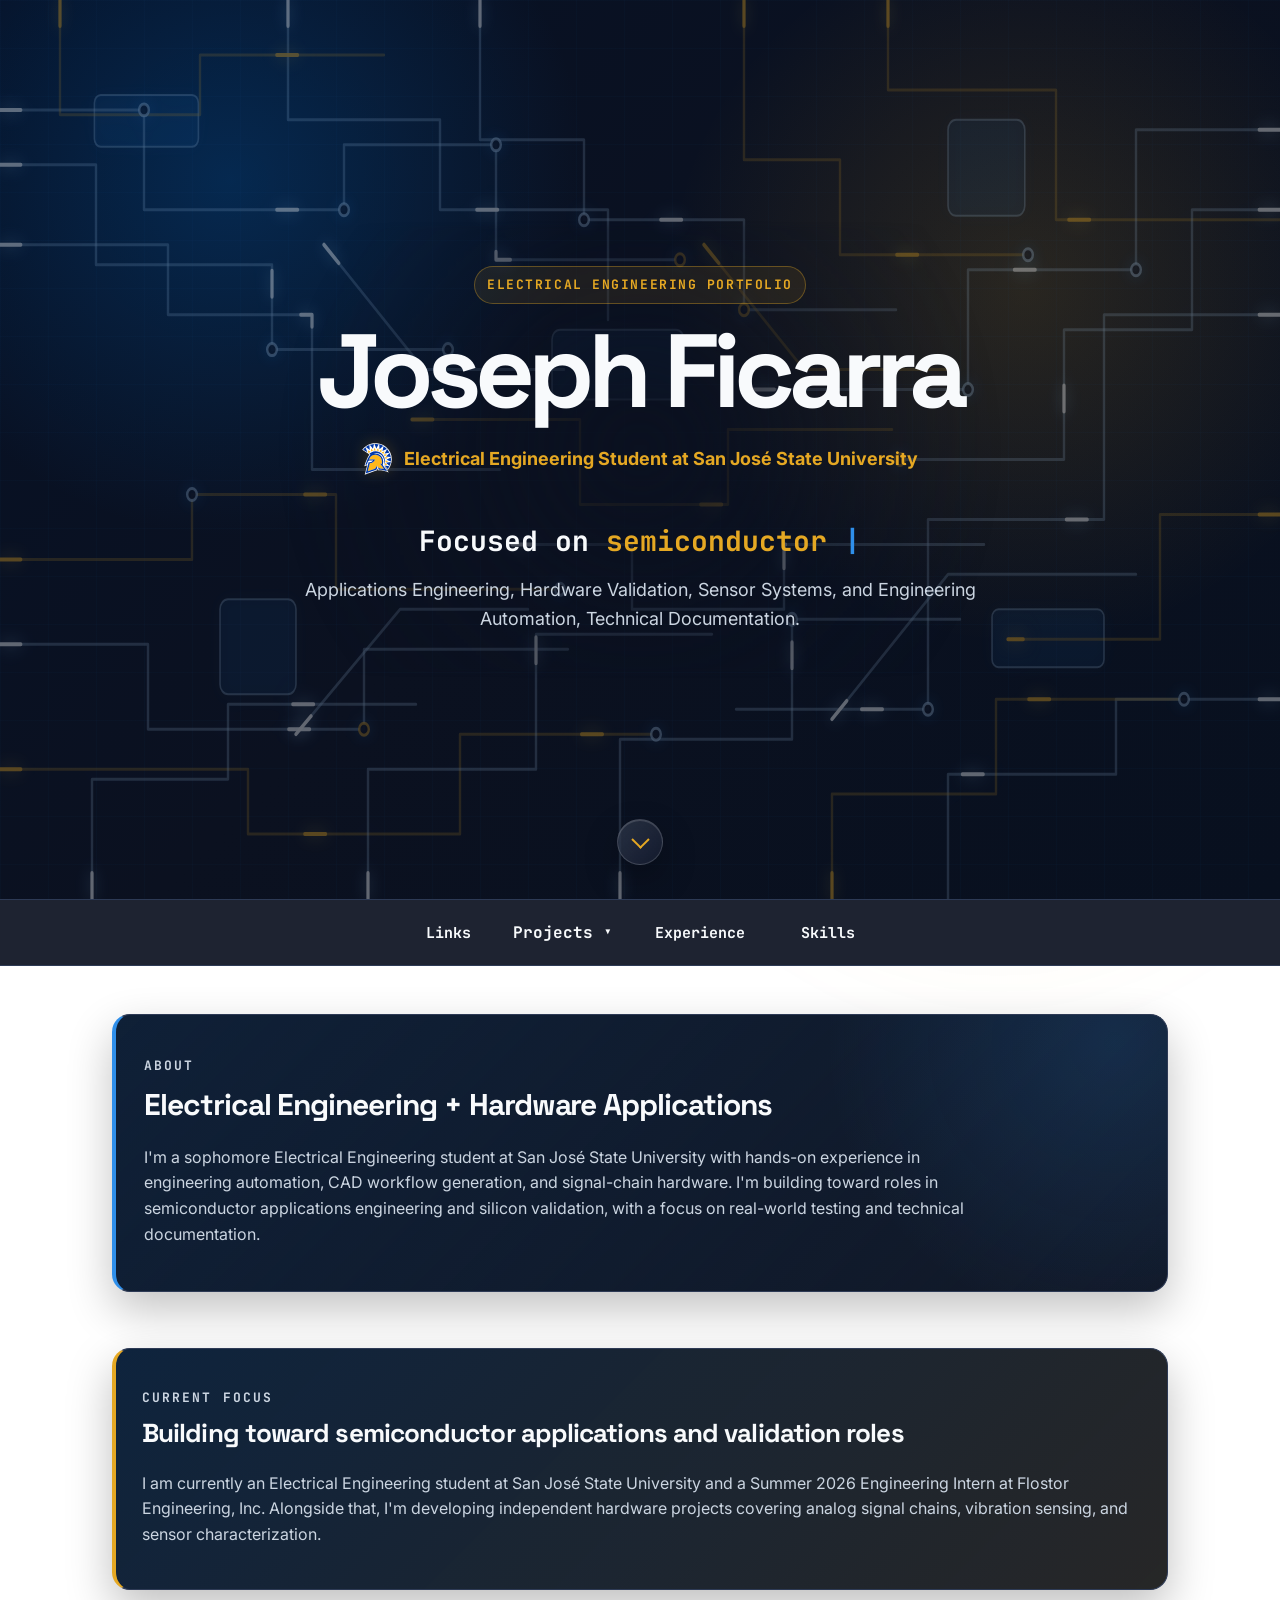
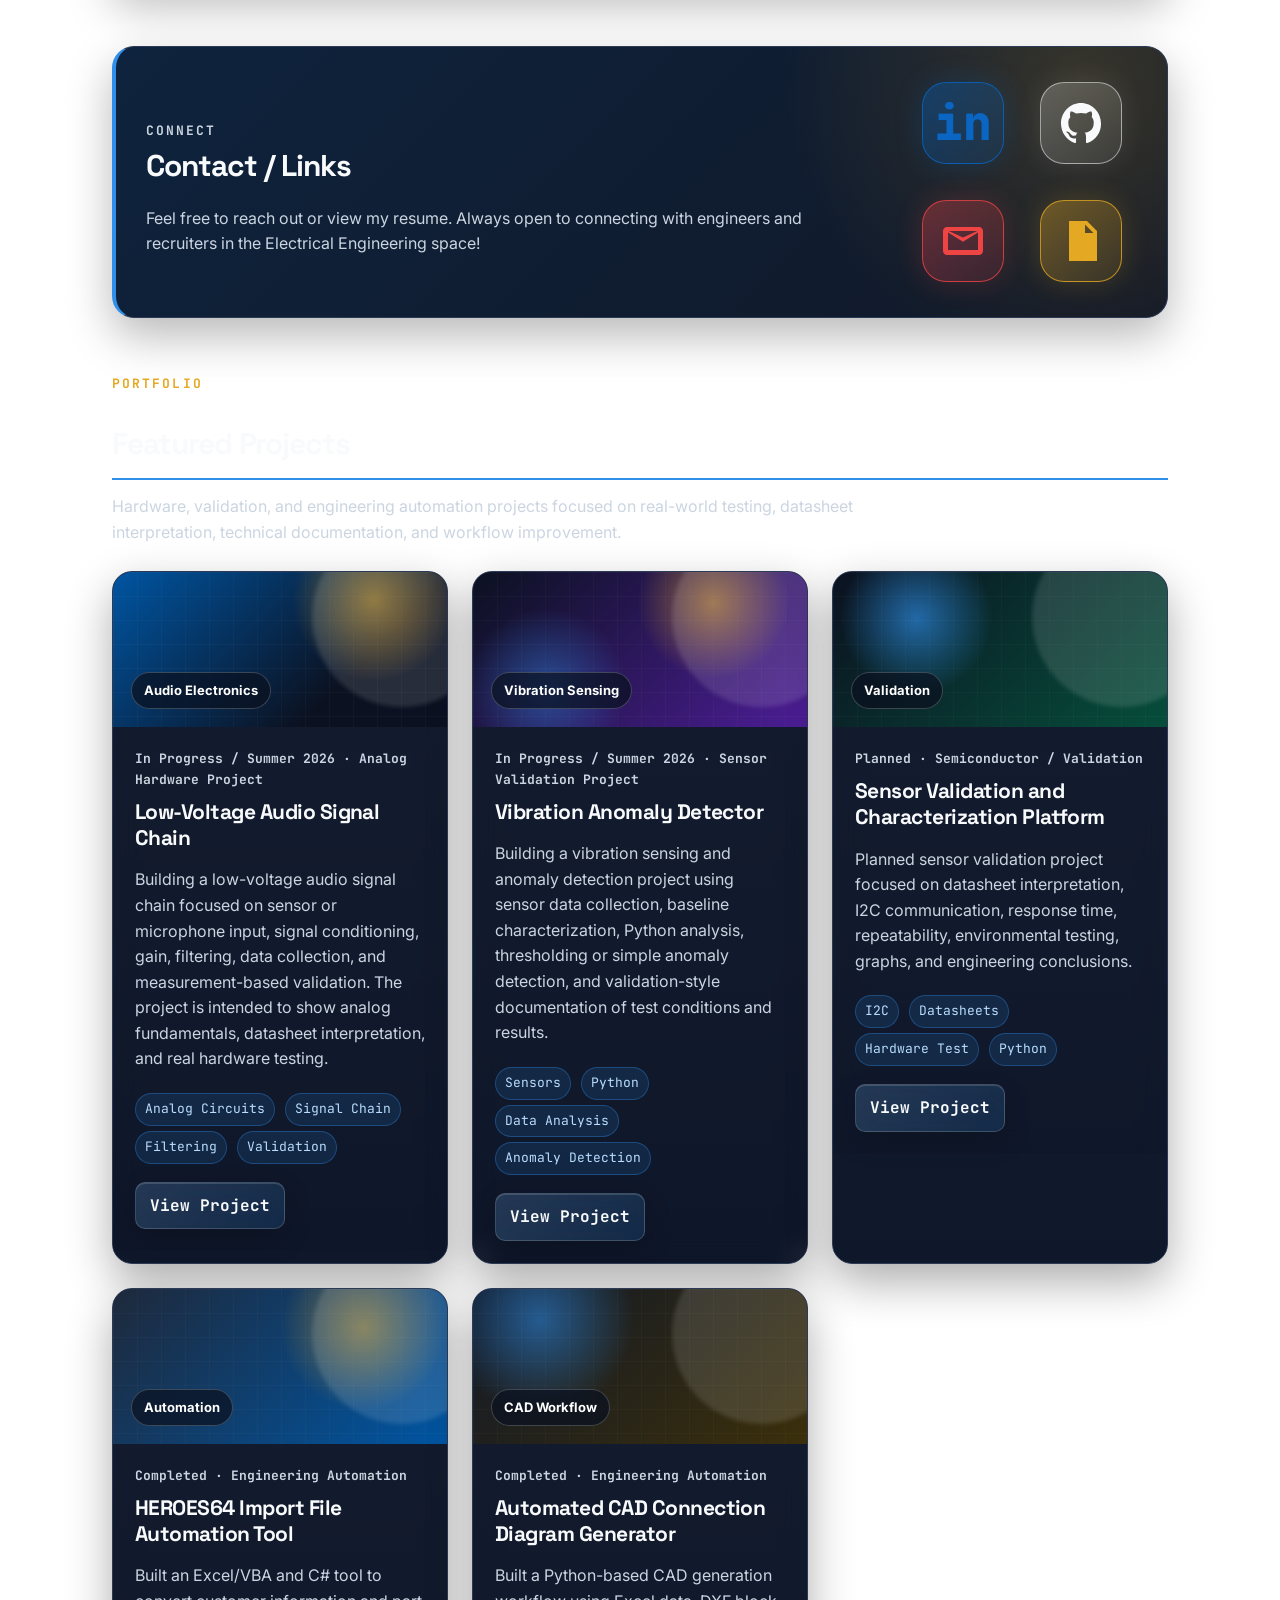
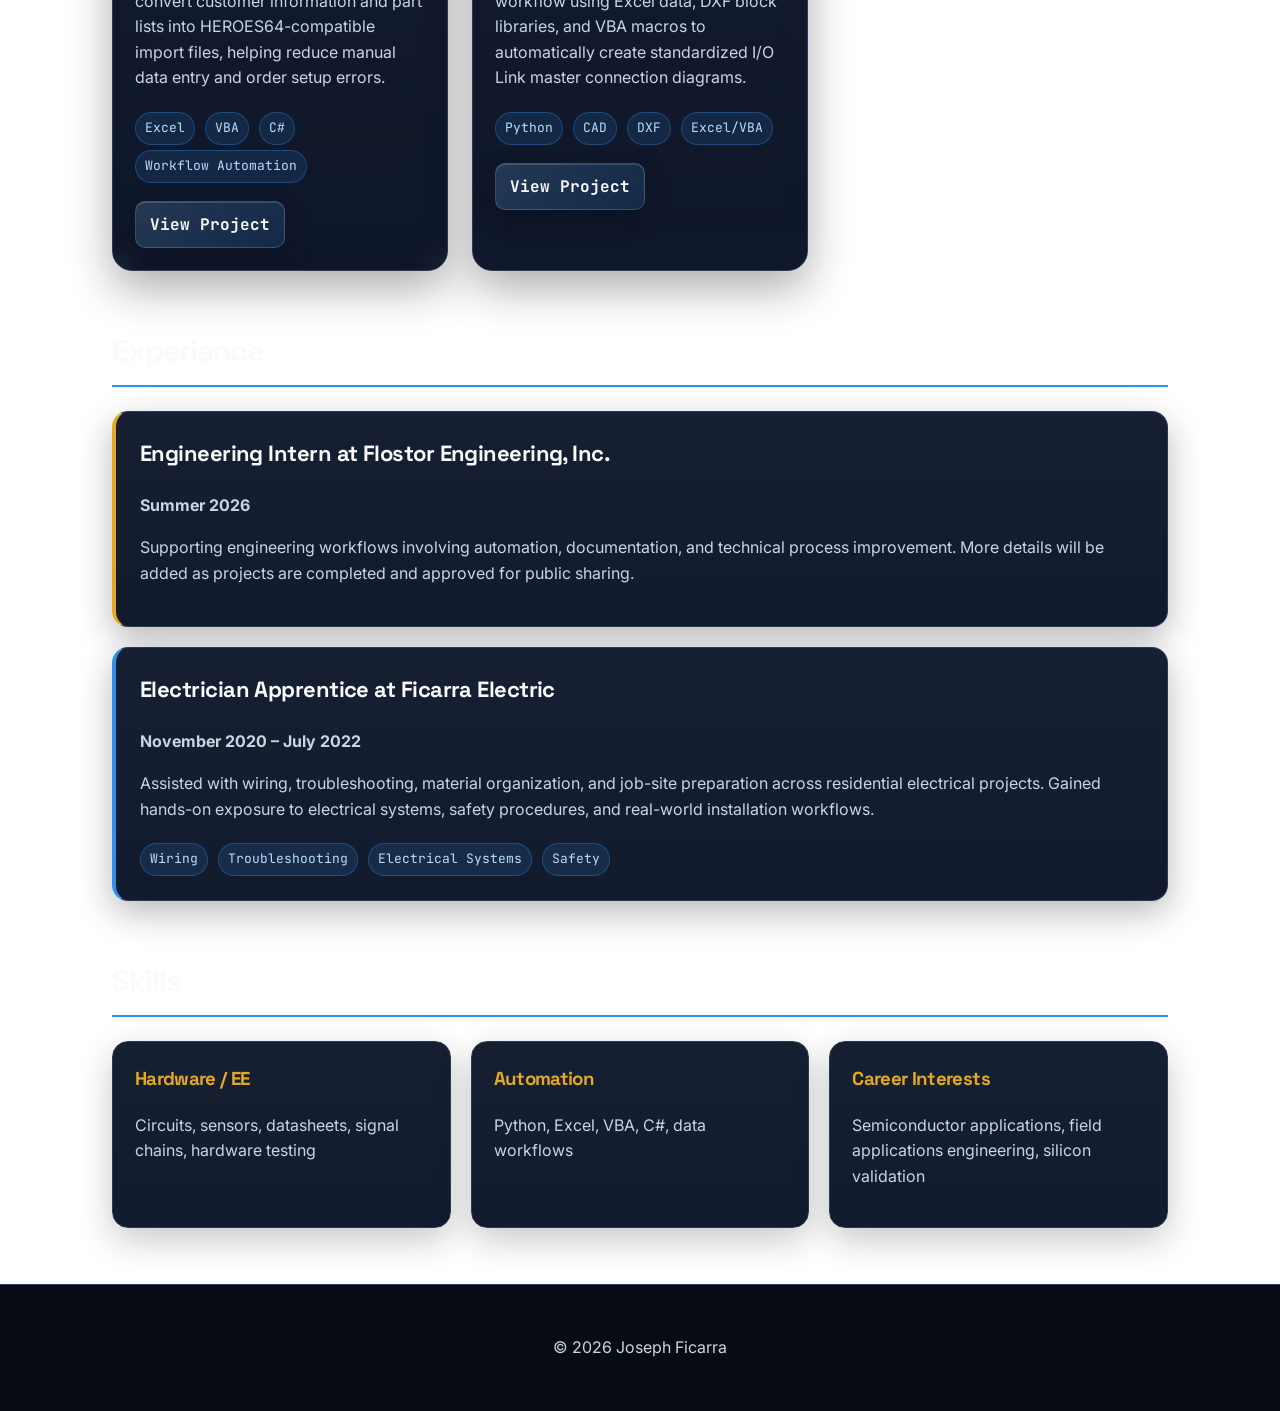
==== commit e7ef3c94: "Update hero-type-line text in index.html" ====
--- a/index.html
+++ b/index.html
@@ -121,9 +121,9 @@
       <span>Electrical Engineering Student at San José State University</span>
     </p>
 
-    <p class="hero-type-line">
-      Building toward <span id="typewriter"></span><span class="type-cursor">|</span>
-    </p>
+<p class="hero-type-line">
+  Focused on <span id="typewriter"></span><span class="type-cursor">|</span>
+</p>
 
     <p class="hero-subtitle">
       Applications Engineering, Hardware Validation, Sensor Systems, and Engineering Automation, Technical Documentation.
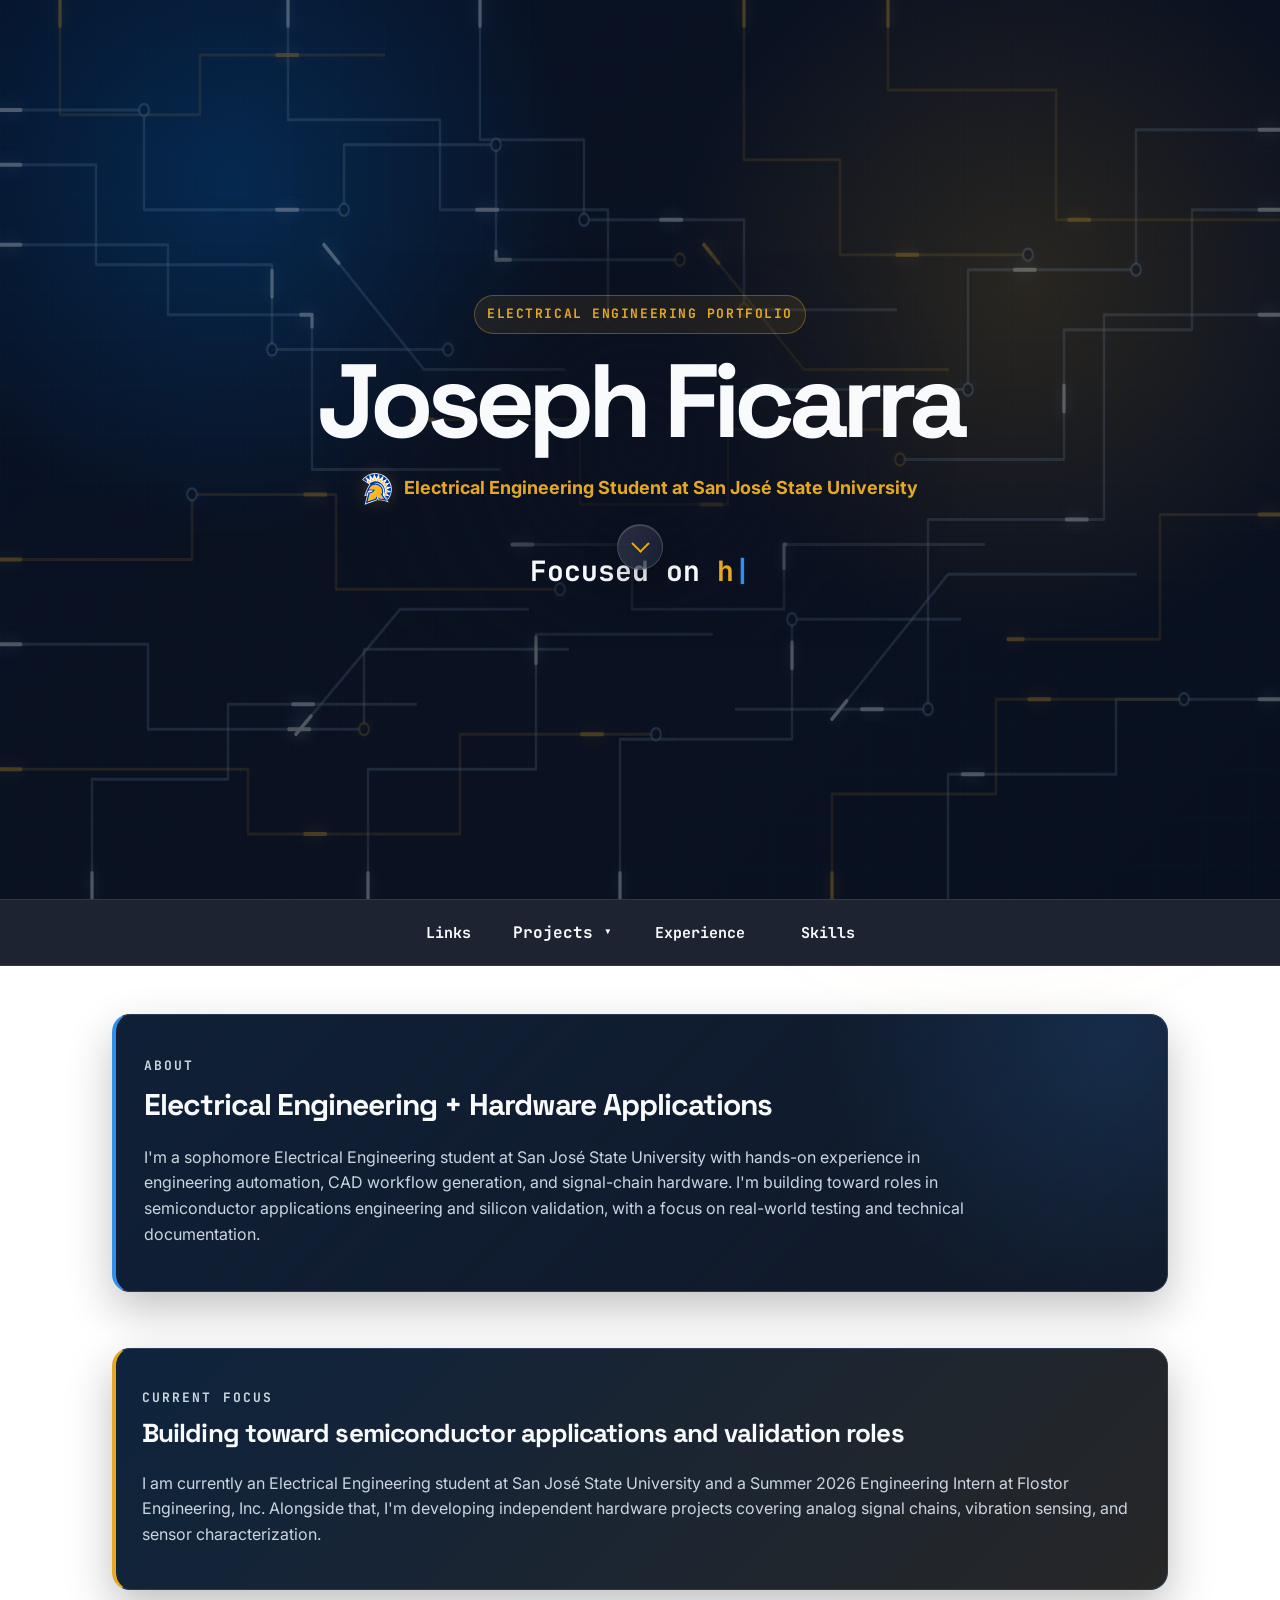
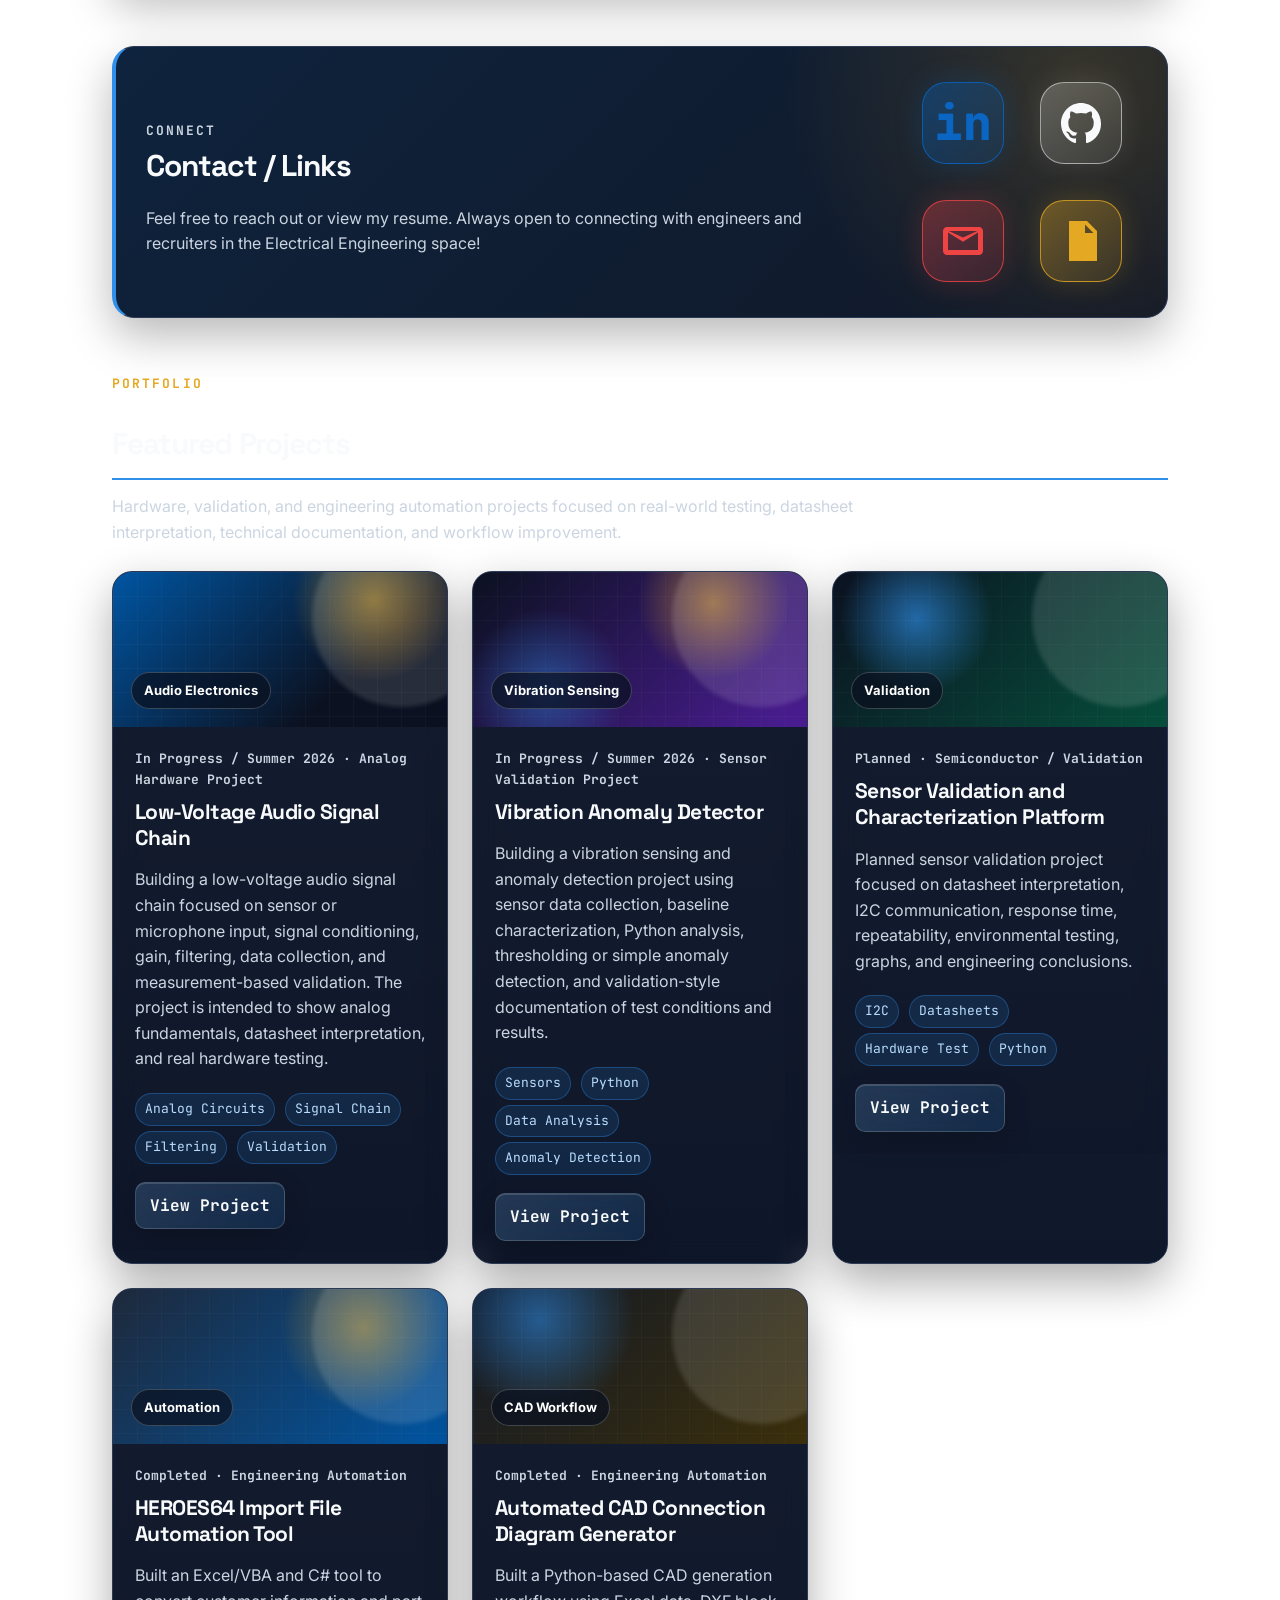
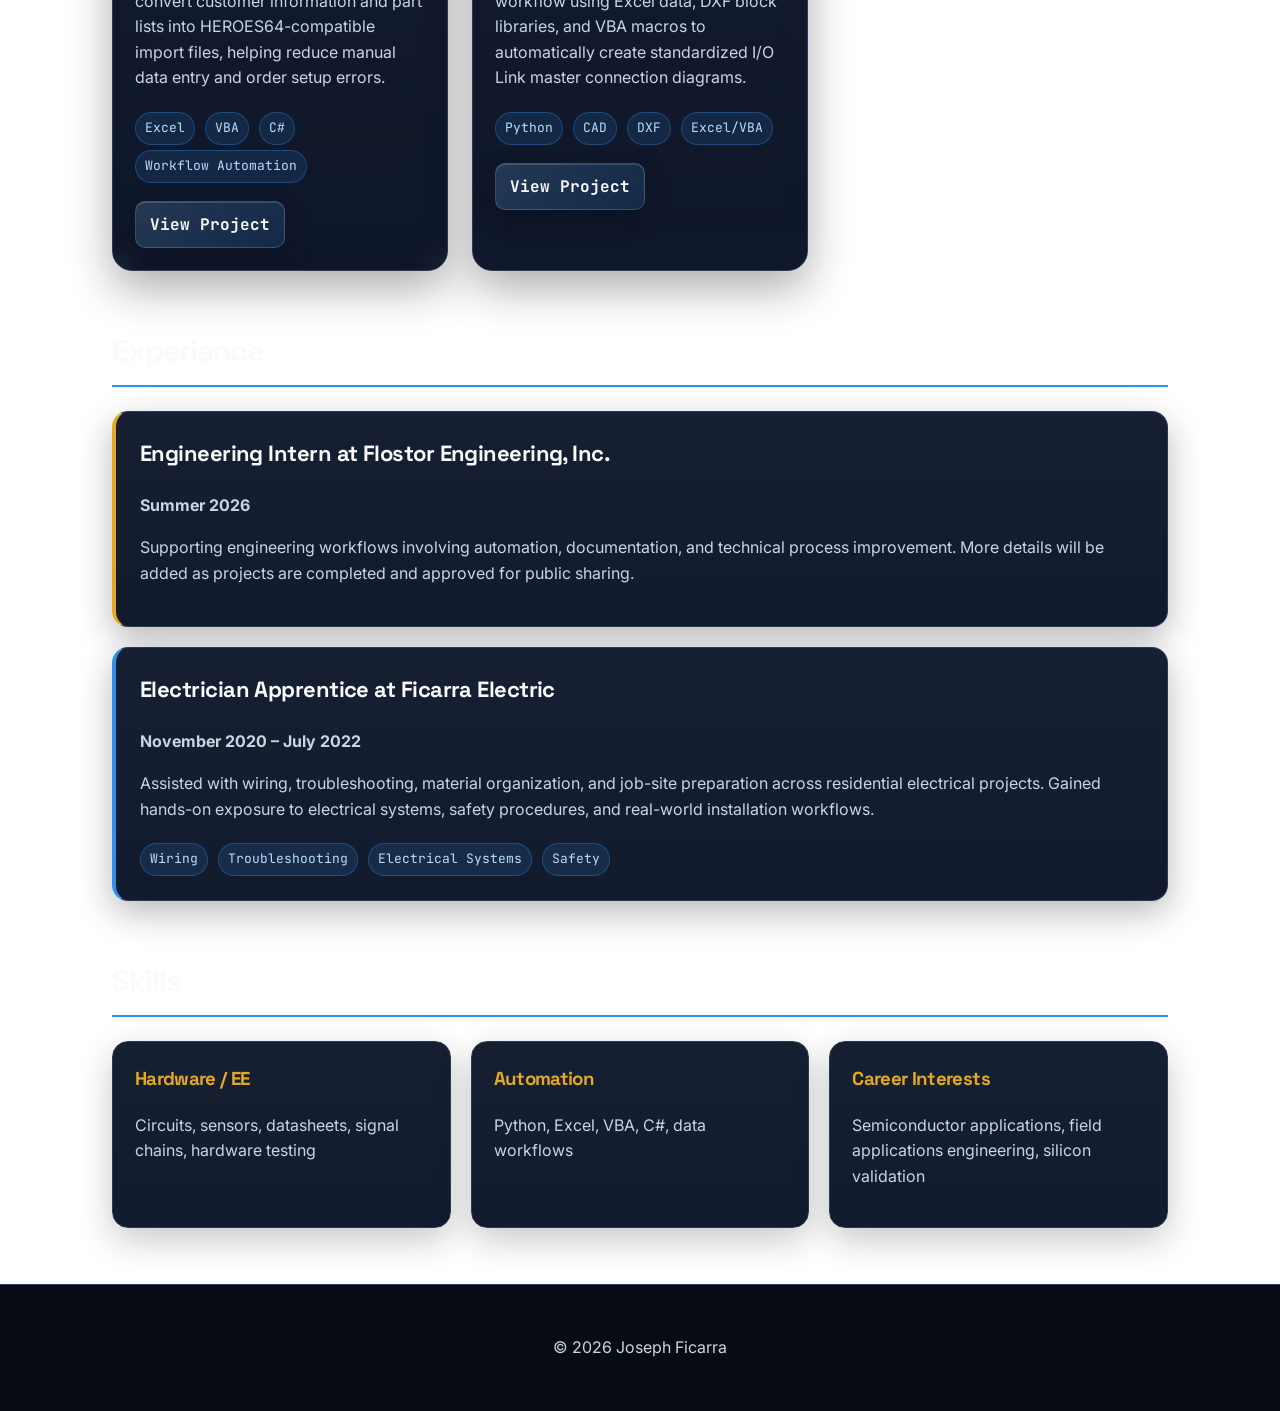
==== commit c020e362: "Remove hero subtitle from index.html Removed the hero subtitle paragraph from the index.html file." ====
--- a/index.html
+++ b/index.html
@@ -125,10 +125,6 @@
   Focused on <span id="typewriter"></span><span class="type-cursor">|</span>
 </p>
 
-    <p class="hero-subtitle">
-      Applications Engineering, Hardware Validation, Sensor Systems, and Engineering Automation, Technical Documentation.
-    </p>
-  </div>
 
   <a href="#about" class="scroll-arrow" aria-label="Scroll to portfolio content">
     <span></span>
--- a/style.css
+++ b/style.css
@@ -1917,7 +1917,7 @@
   position: absolute;
   inset: 0;
   z-index: 0;
-  opacity: 0.38;
+  opacity: 0.30;
   pointer-events: none;
   overflow: hidden;
 }
@@ -2120,3 +2120,44 @@
     transform: translateX(-50%) translateY(8px);
   }
 }
+
+/* Remove rounded chip blocks from hero circuit background */
+.circuit-chips {
+  display: none;
+}
+
+/* Calmer circuit nodes / vias */
+
+.circuit-nodes circle {
+  fill: rgba(11, 17, 32, 0.82);
+  stroke: rgba(185, 221, 255, 0.48);
+  stroke-width: 2.5;
+  filter: drop-shadow(0 0 6px rgba(47, 143, 234, 0.22));
+  animation: nodeSoftGlow 8s ease-in-out infinite;
+  transform-origin: center;
+}
+
+.circuit-nodes circle:nth-child(4n) {
+  stroke: rgba(229, 168, 35, 0.52);
+  filter: drop-shadow(0 0 6px rgba(229, 168, 35, 0.20));
+  animation-delay: -3s;
+}
+
+/* Softer glow only — no size pulsing */
+@keyframes nodeSoftGlow {
+  0%, 100% {
+    opacity: 0.42;
+    filter: drop-shadow(0 0 4px rgba(47, 143, 234, 0.16));
+  }
+
+  50% {
+    opacity: 0.72;
+    filter: drop-shadow(0 0 9px rgba(47, 143, 234, 0.28));
+  }
+}
+
+/* Adjust where the hero arrow lands */
+
+#about {
+  scroll-margin-top: 90px;
+}
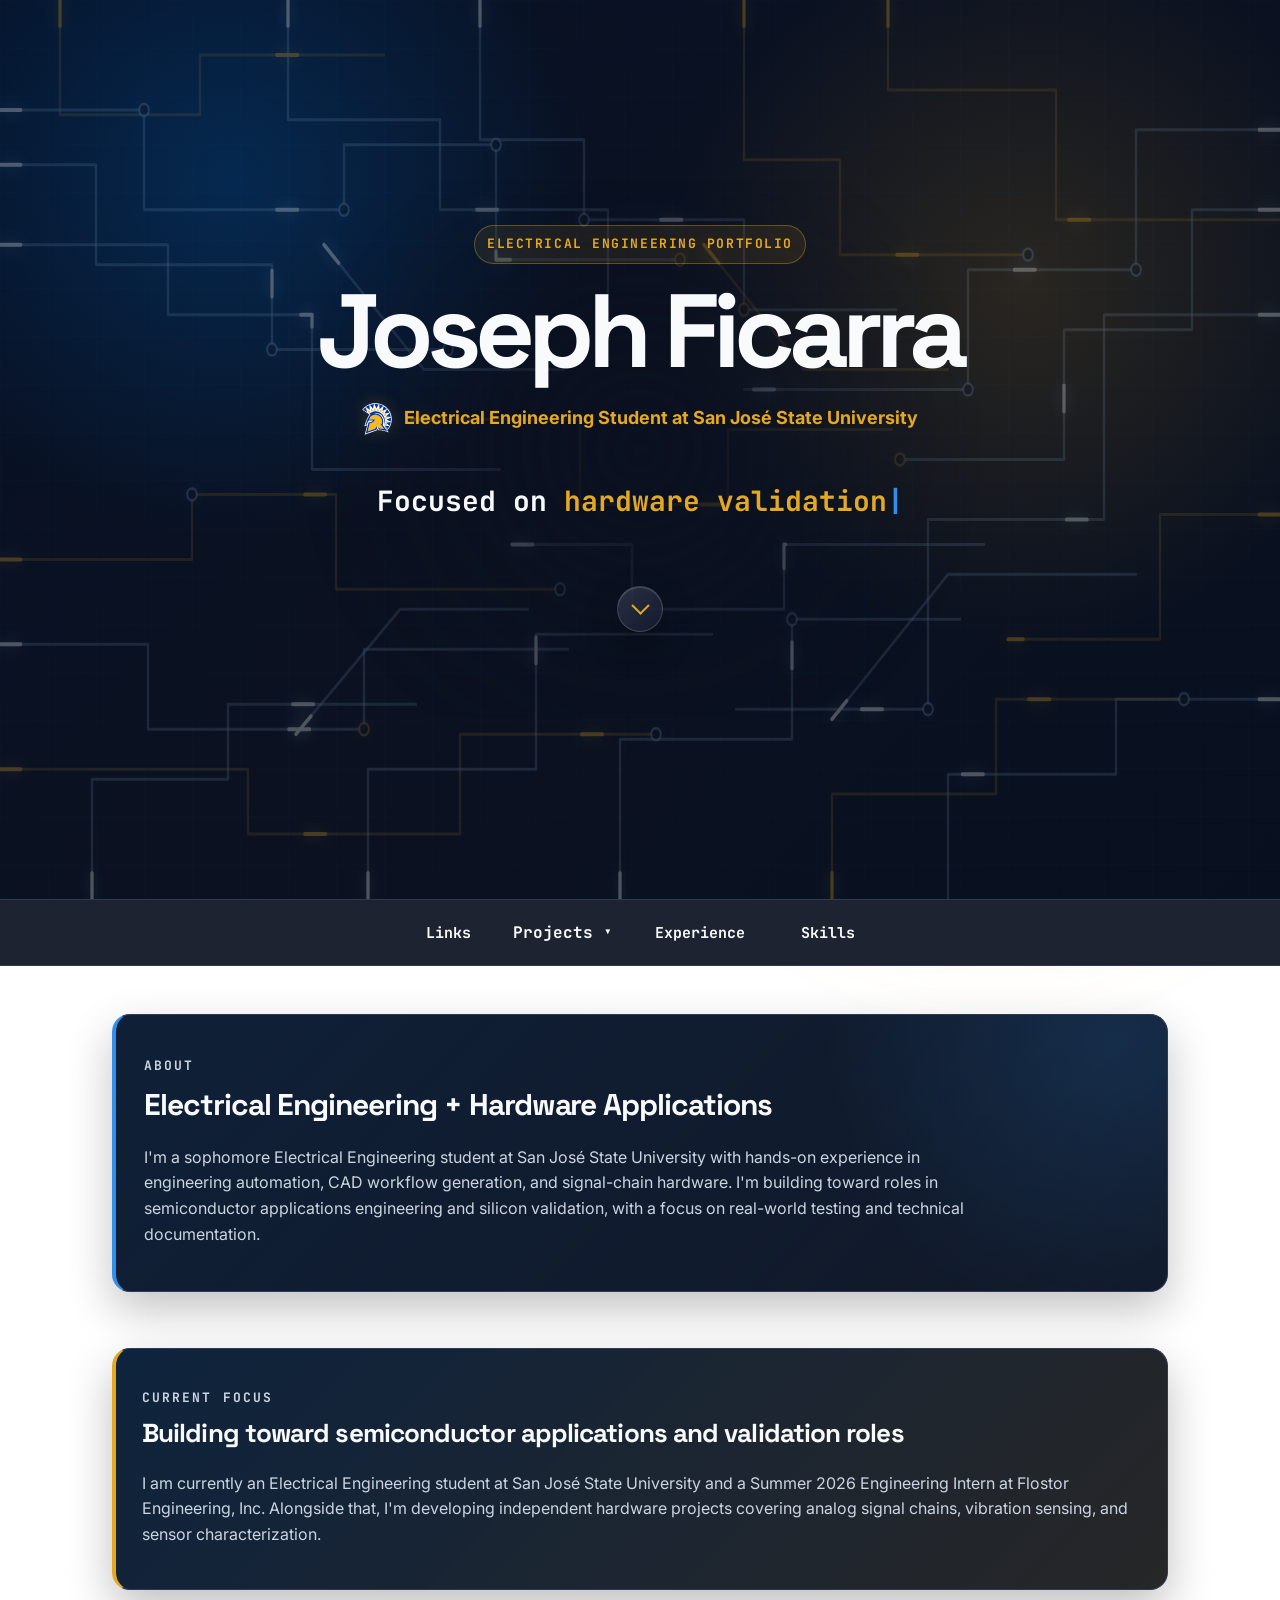
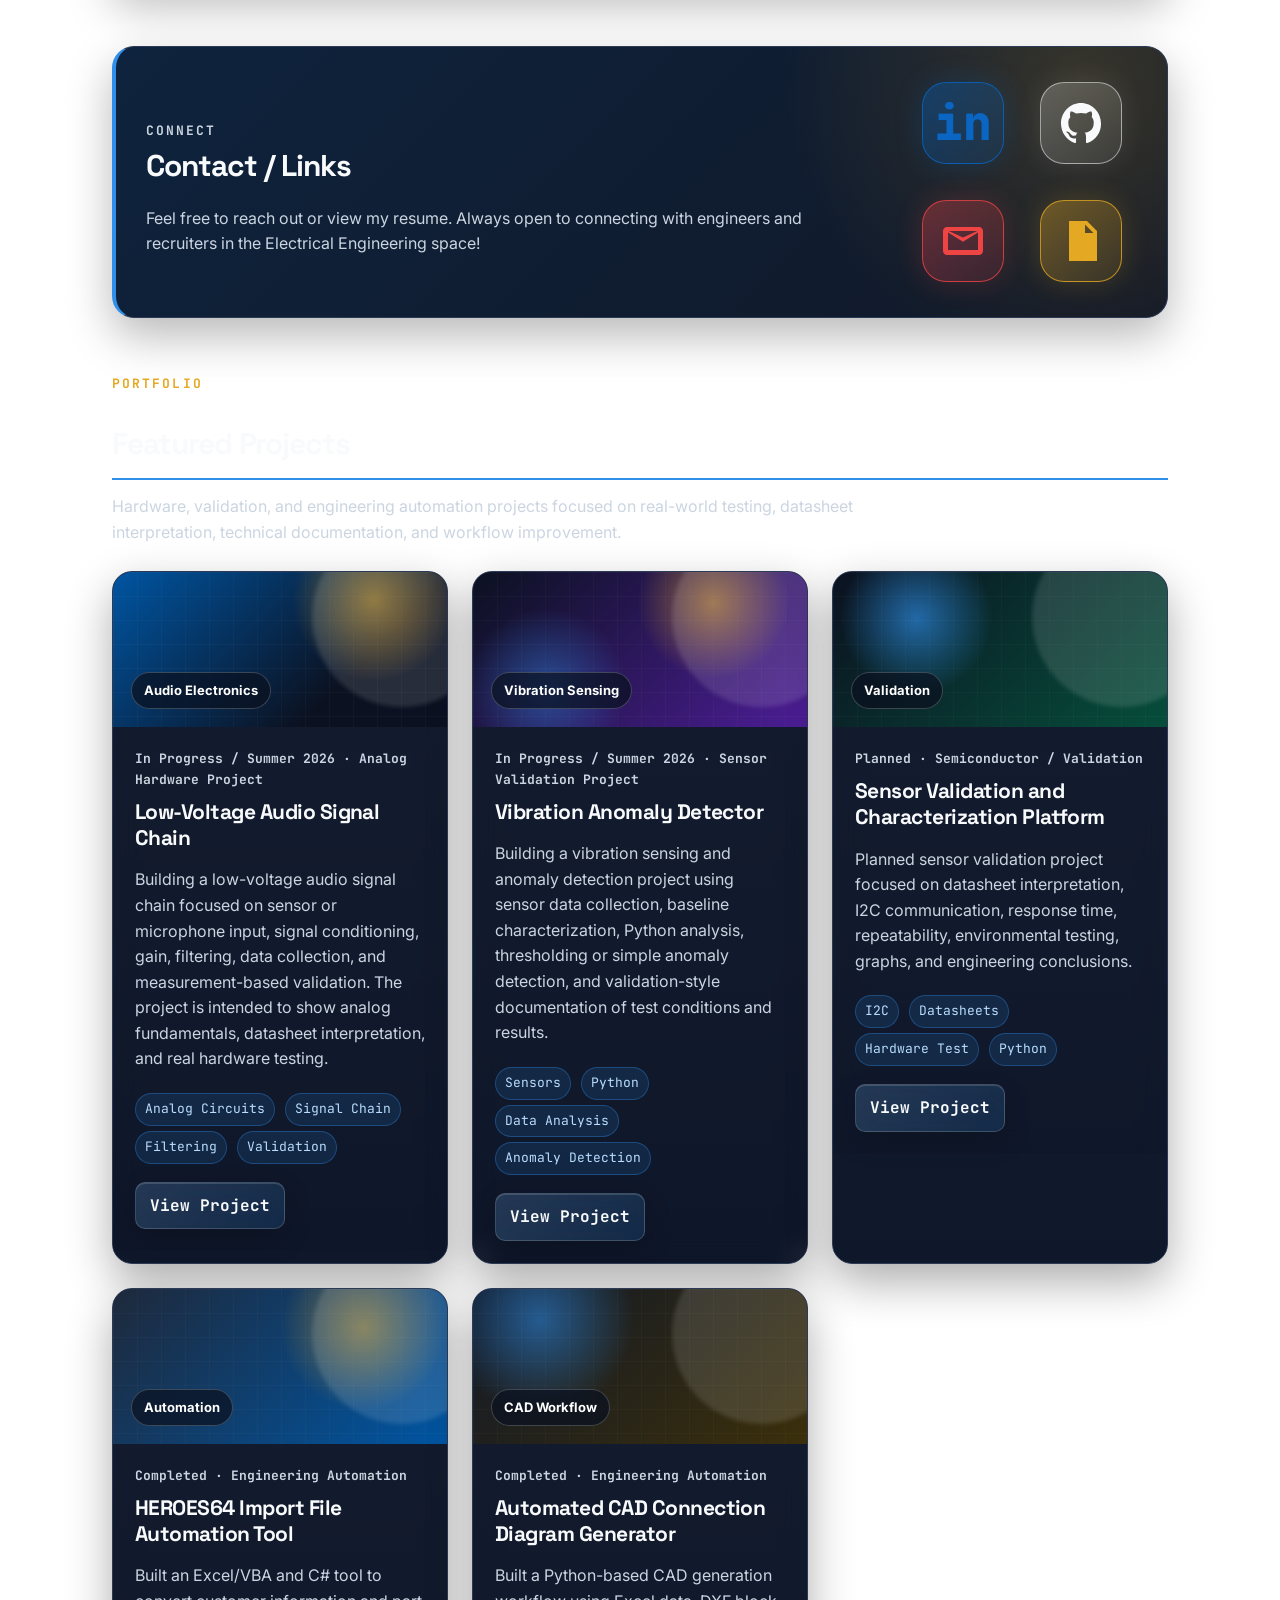
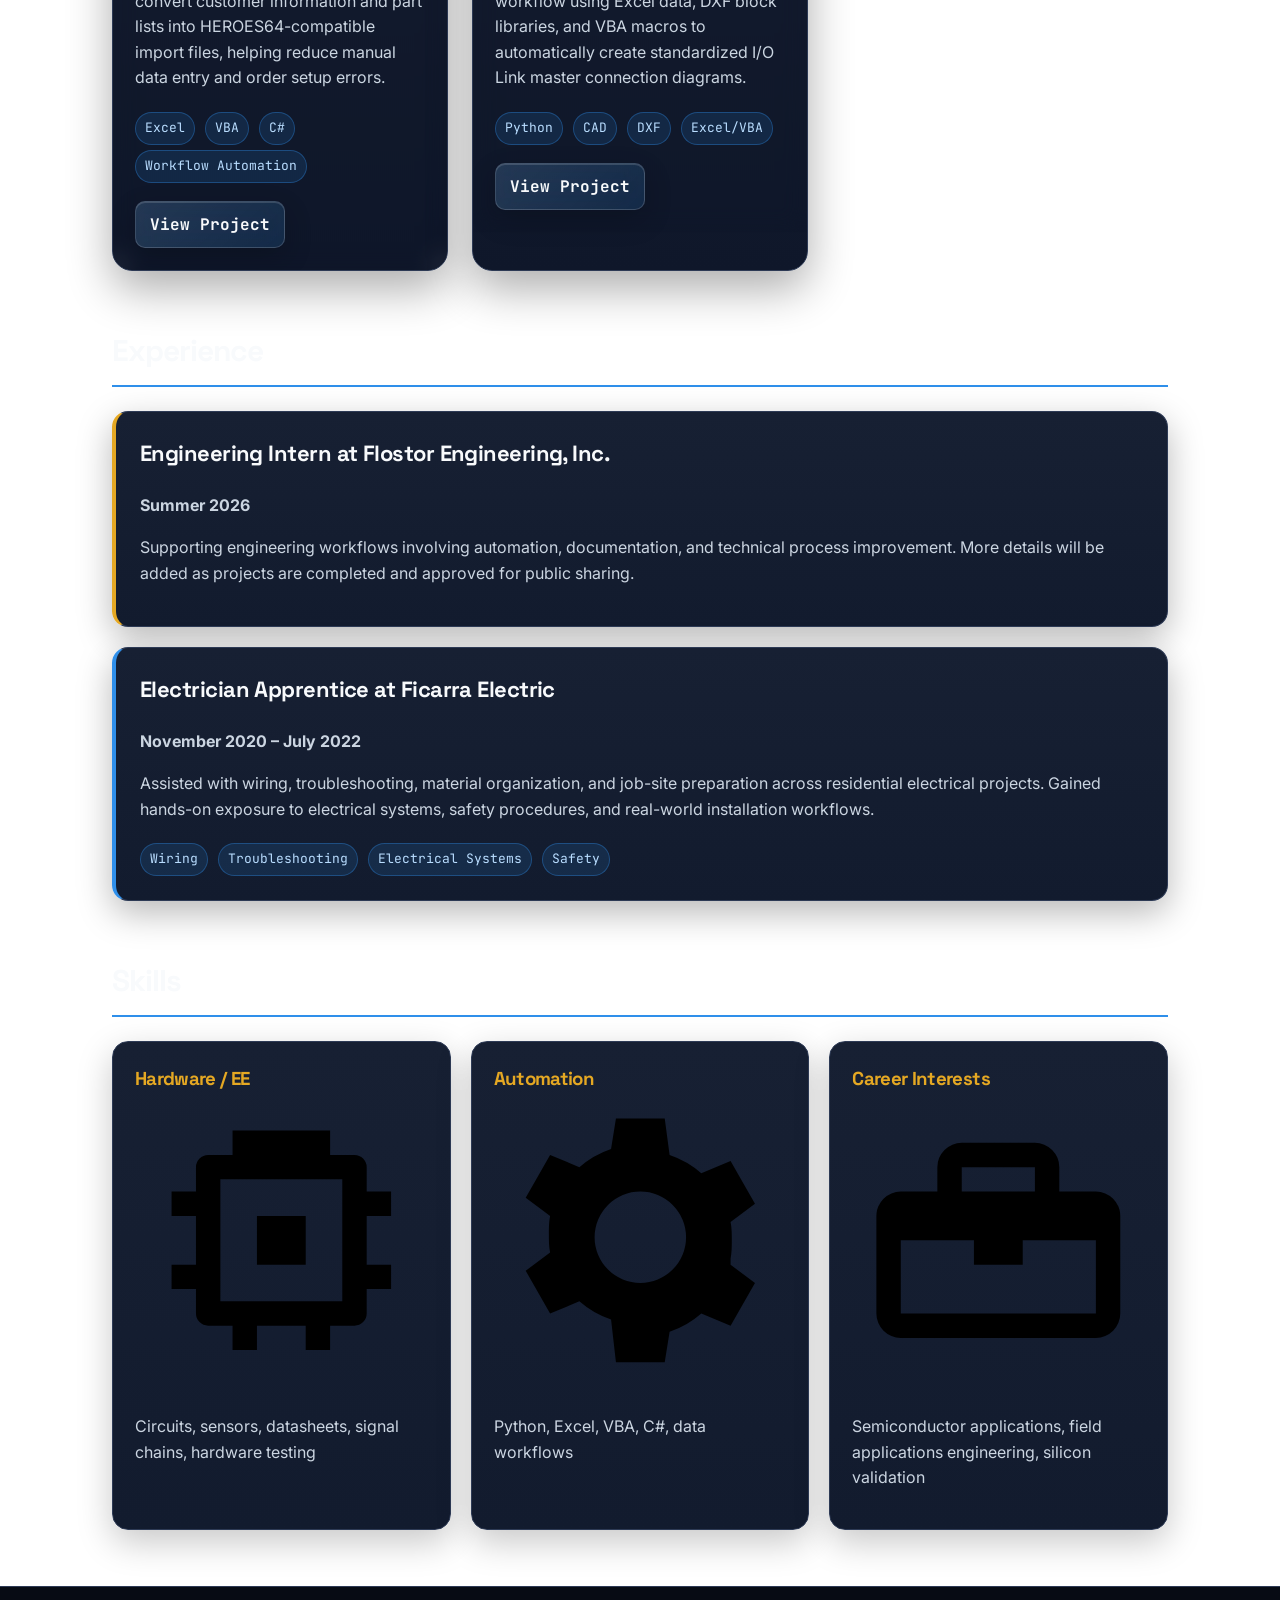
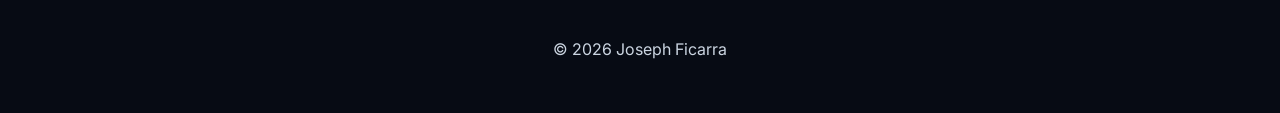
==== commit 55654470: "Update index.html" ====
--- a/index.html
+++ b/index.html
@@ -385,26 +385,47 @@
       </div>
     </section>
 
-    <section id="skills">
-      <h2>Skills</h2>
-
-      <div class="skills-grid">
-        <div>
-          <h3>Hardware / EE</h3>
-          <p>Circuits, sensors, datasheets, signal chains, hardware testing</p>
-        </div>
-
-        <div>
-          <h3>Automation</h3>
-          <p>Python, Excel, VBA, C#, data workflows</p>
-        </div>
-
-        <div>
-          <h3>Career Interests</h3>
-          <p>Semiconductor applications, field applications engineering, silicon validation</p>
-        </div>
-      </div>
-    </section>
+<section id="skills">
+  <h2>Skills</h2>
+
+  <div class="skills-grid">
+    <div>
+      <h3>
+        Hardware / EE
+        <span class="skill-icon" aria-hidden="true">
+          <svg viewBox="0 0 24 24">
+            <path d="M8 3h8v2h2a1 1 0 0 1 1 1v2h2v2h-2v4h2v2h-2v2a1 1 0 0 1-1 1h-2v2h-2v-2h-4v2H8v-2H6a1 1 0 0 1-1-1v-2H3v-2h2v-4H3V8h2V6a1 1 0 0 1 1-1h2V3Zm-1 4v10h10V7H7Zm3 3h4v4h-4v-4Z"/>
+          </svg>
+        </span>
+      </h3>
+      <p>Circuits, sensors, datasheets, signal chains, hardware testing</p>
+    </div>
+
+    <div>
+      <h3>
+        Automation
+        <span class="skill-icon" aria-hidden="true">
+          <svg viewBox="0 0 24 24">
+            <path d="M19.4 13.5c.1-.5.1-1 .1-1.5s0-1-.1-1.5l2-1.5-2-3.5-2.4 1a7.6 7.6 0 0 0-2.6-1.5L14 2h-4l-.4 2.5A7.6 7.6 0 0 0 7 6L4.6 5l-2 3.5 2 1.5c-.1.5-.1 1-.1 1.5s0 1 .1 1.5l-2 1.5 2 3.5 2.4-1a7.6 7.6 0 0 0 2.6 1.5L10 22h4l.4-2.5A7.6 7.6 0 0 0 17 18l2.4 1 2-3.5-2-1.5ZM12 15.5A3.5 3.5 0 1 1 12 8a3.5 3.5 0 0 1 0 7.5Z"/>
+          </svg>
+        </span>
+      </h3>
+      <p>Python, Excel, VBA, C#, data workflows</p>
+    </div>
+
+    <div>
+      <h3>
+        Career Interests
+        <span class="skill-icon" aria-hidden="true">
+          <svg viewBox="0 0 24 24">
+            <path d="M9 4h6a2 2 0 0 1 2 2v2h3a2 2 0 0 1 2 2v8a2 2 0 0 1-2 2H4a2 2 0 0 1-2-2v-8a2 2 0 0 1 2-2h3V6a2 2 0 0 1 2-2Zm0 4h6V6H9v2Zm-5 4v6h16v-6h-6v2h-4v-2H4Z"/>
+          </svg>
+        </span>
+      </h3>
+      <p>Semiconductor applications, field applications engineering, silicon validation</p>
+    </div>
+  </div>
+</section>
 
   </main>
 
--- a/style.css
+++ b/style.css
@@ -2161,3 +2161,13 @@
 #about {
   scroll-margin-top: 90px;
 }
+
+/* Adjust hero spacing after removing subtitle */
+
+.hero-type-line {
+  margin-bottom: 150px;
+}
+
+.hero .scroll-arrow {
+  bottom: 42px;
+}
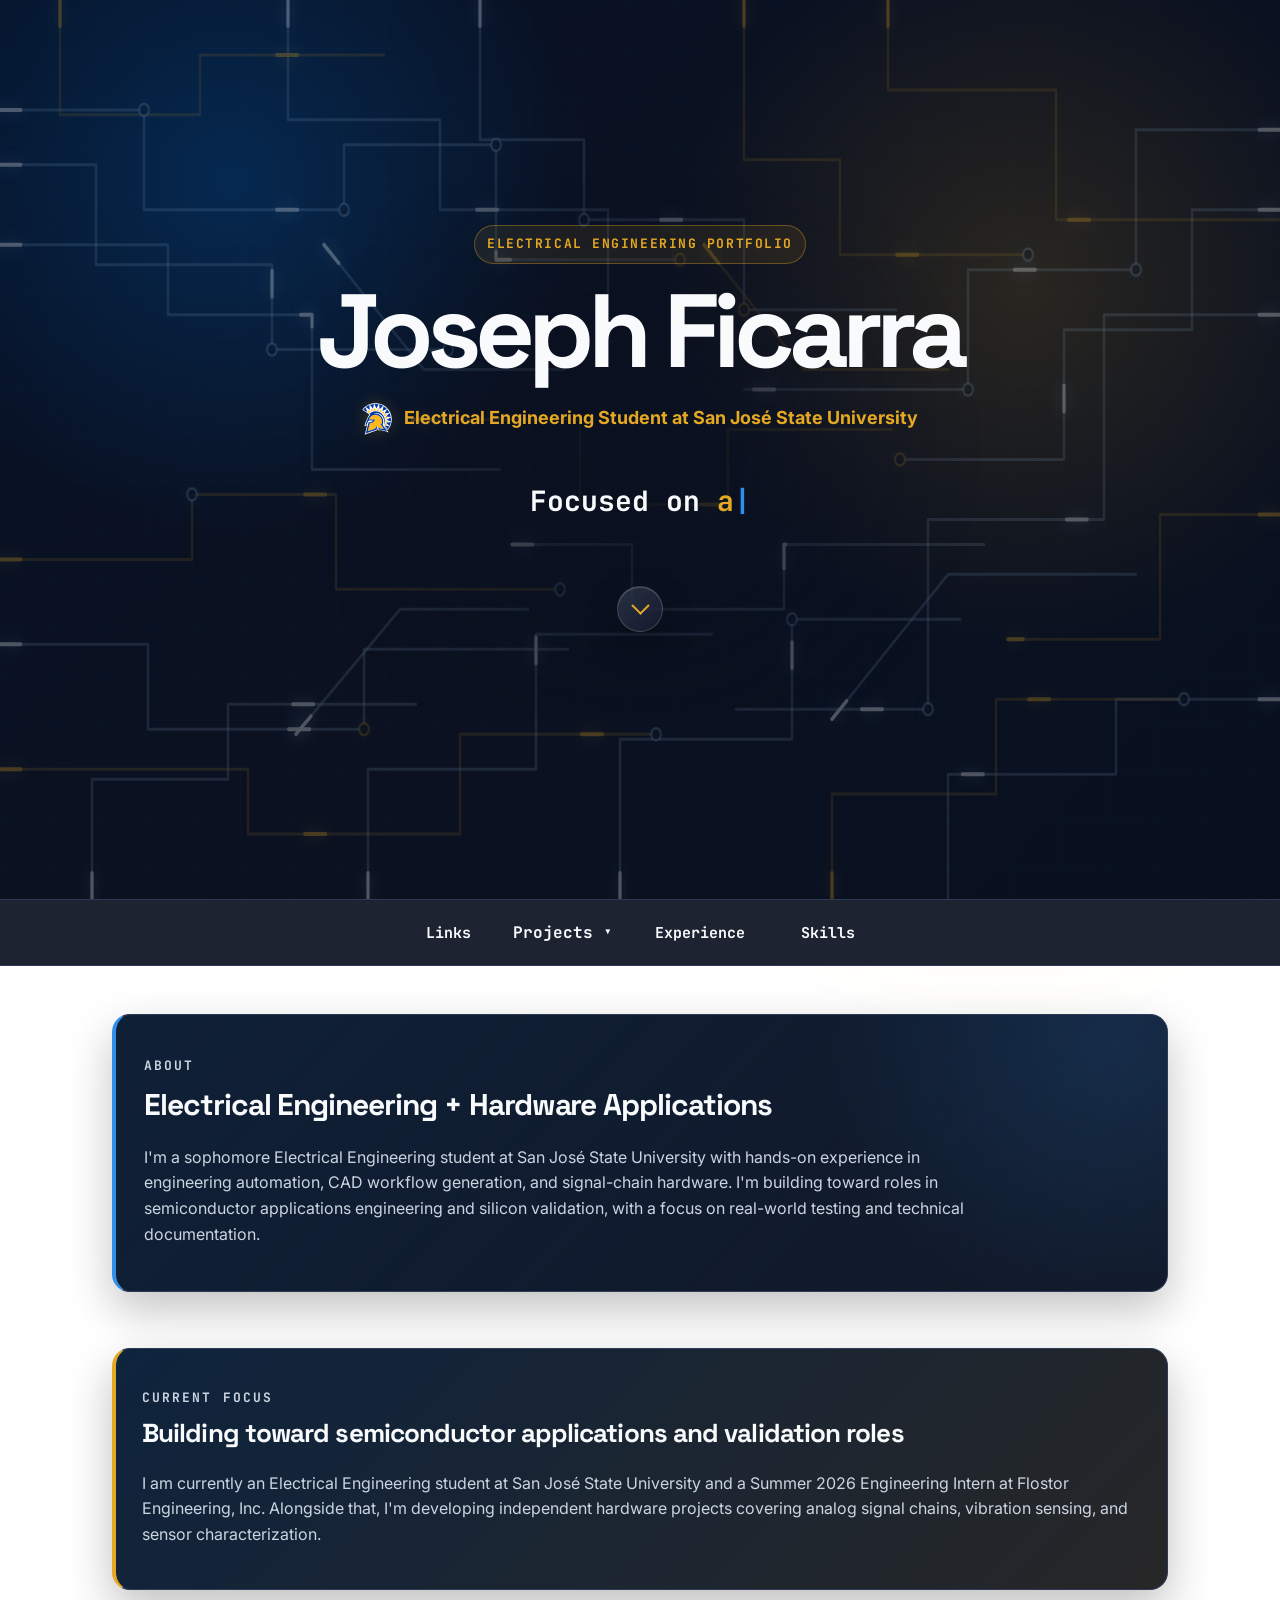
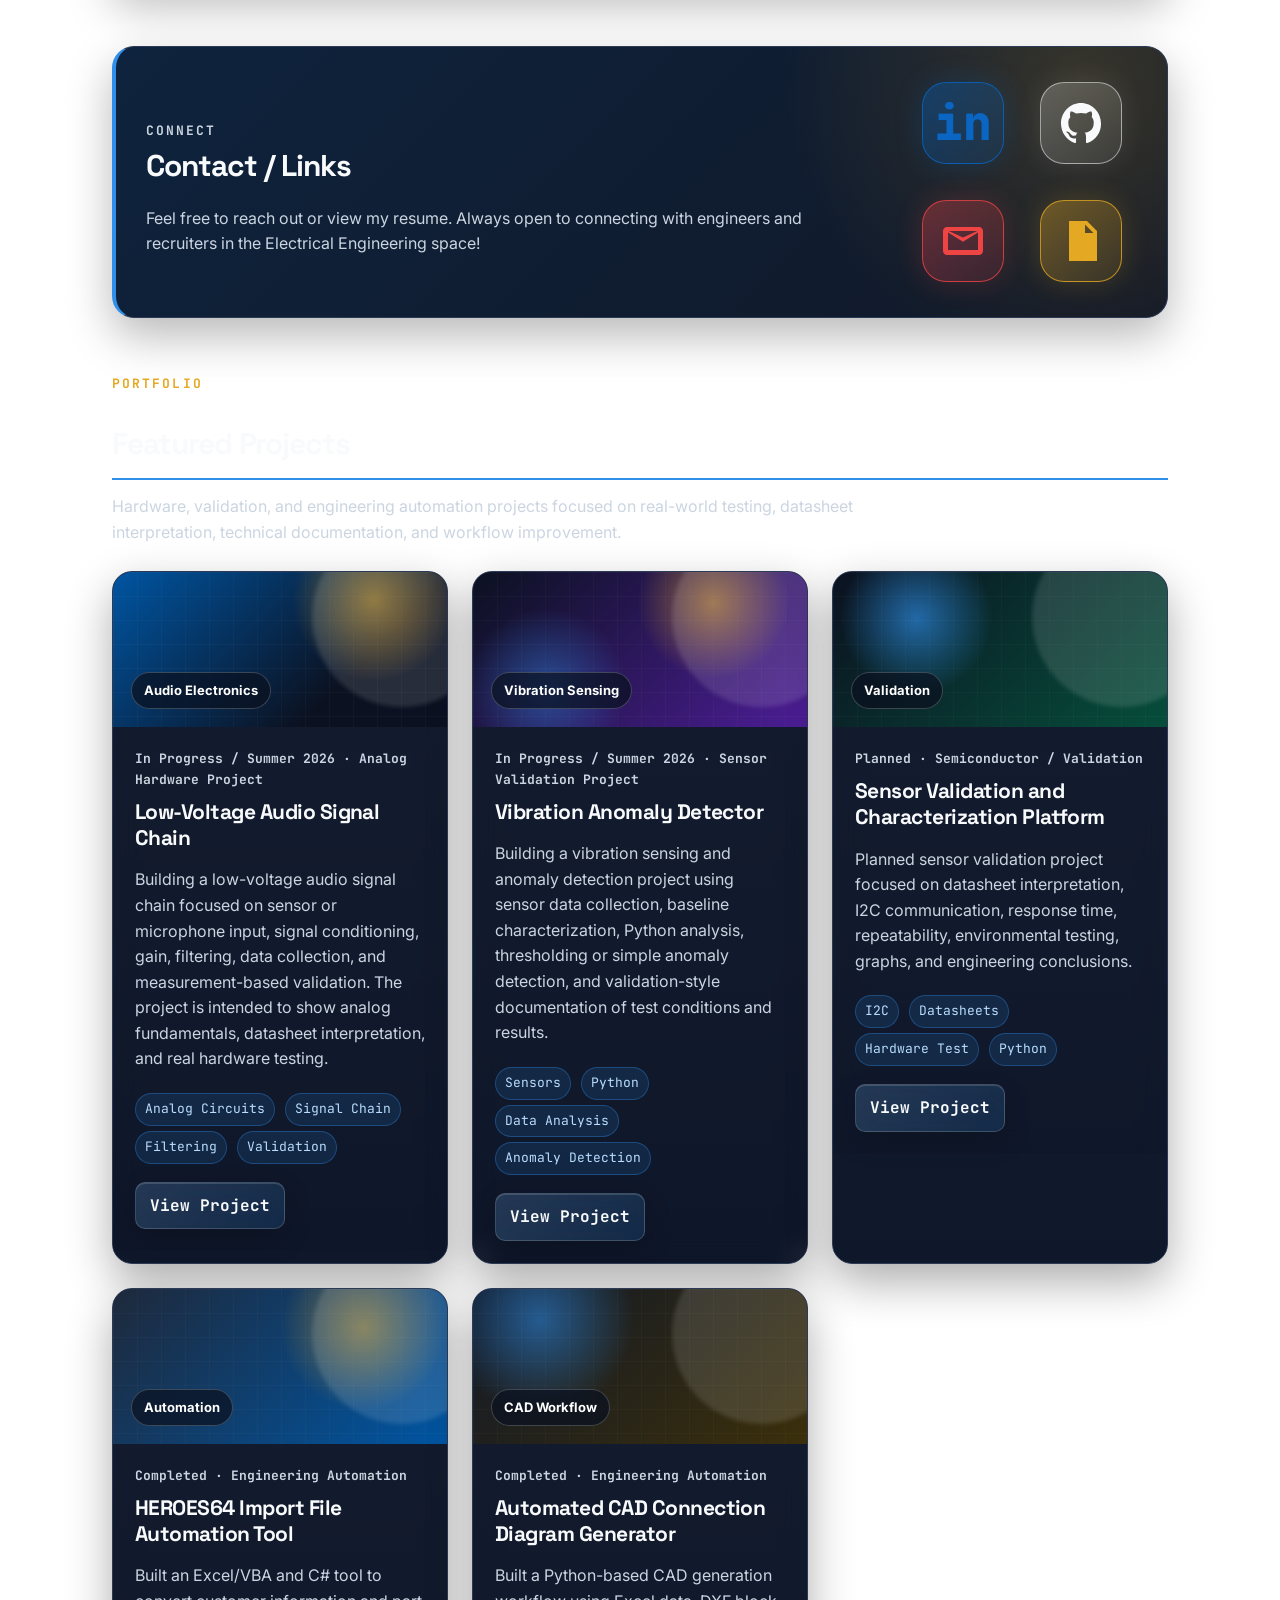
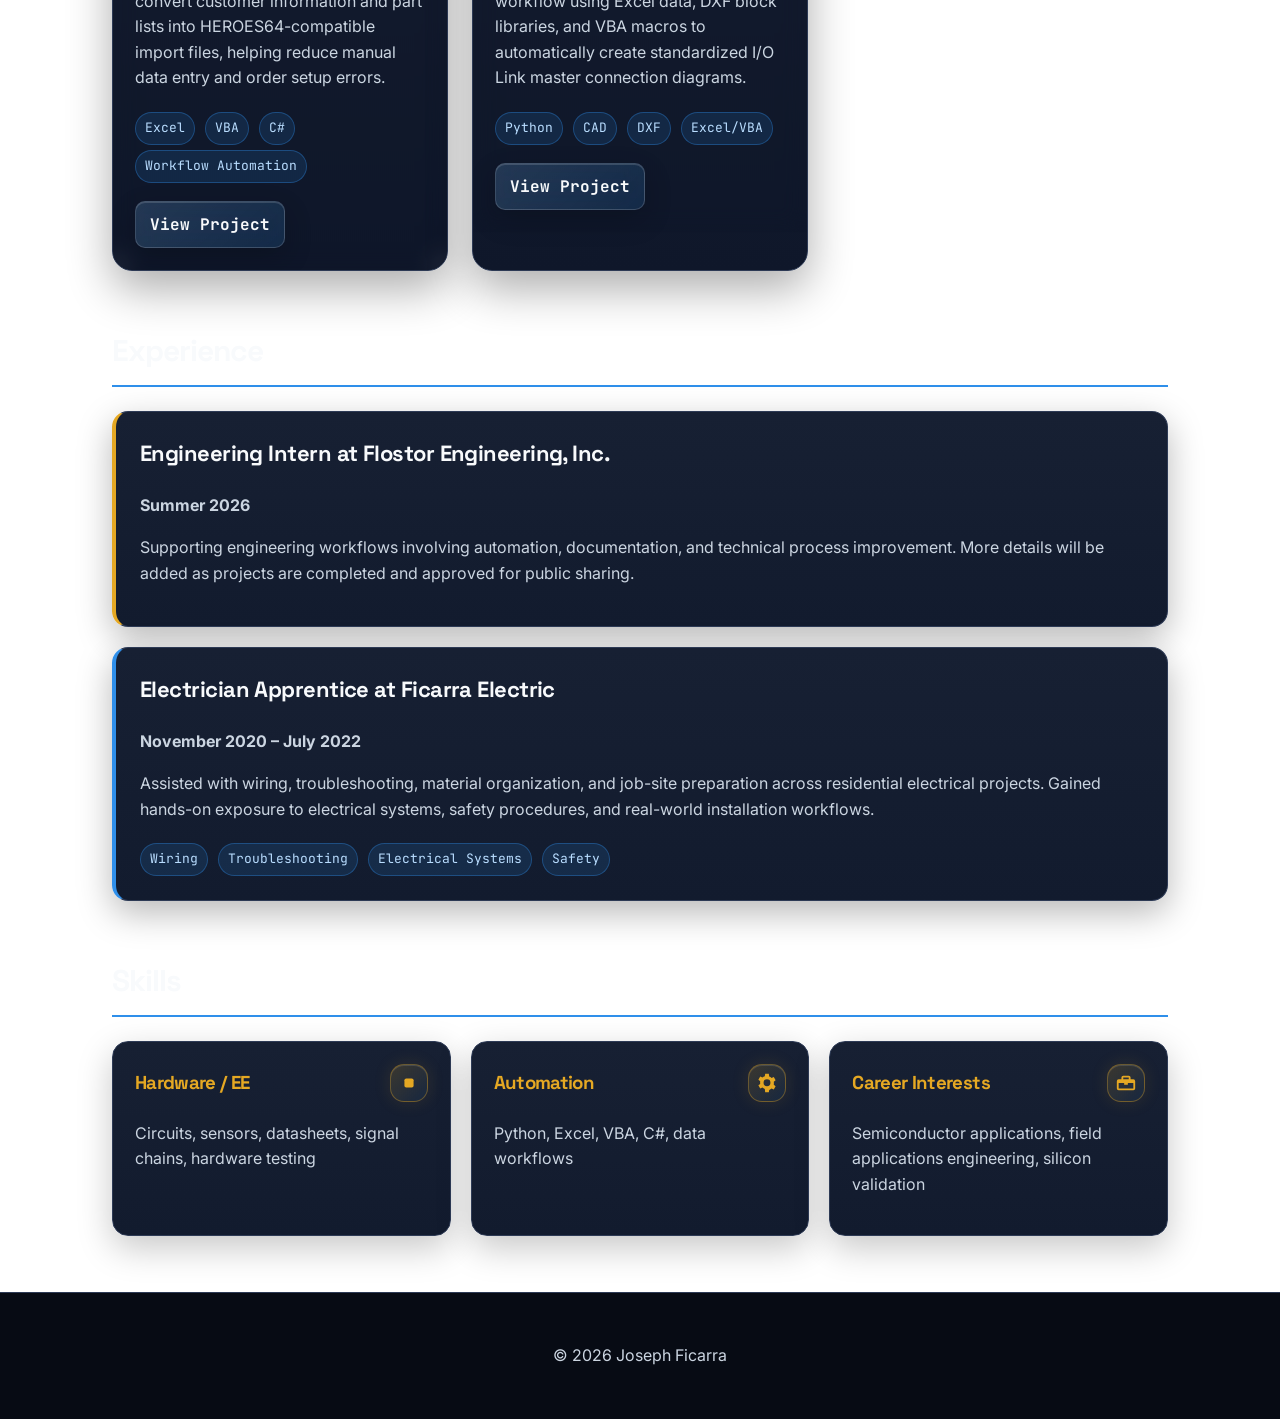
==== commit 9bc3f1c0: "Update index.html" ====
--- a/index.html
+++ b/index.html
@@ -392,11 +392,29 @@
     <div>
       <h3>
         Hardware / EE
-        <span class="skill-icon" aria-hidden="true">
-          <svg viewBox="0 0 24 24">
-            <path d="M8 3h8v2h2a1 1 0 0 1 1 1v2h2v2h-2v4h2v2h-2v2a1 1 0 0 1-1 1h-2v2h-2v-2h-4v2H8v-2H6a1 1 0 0 1-1-1v-2H3v-2h2v-4H3V8h2V6a1 1 0 0 1 1-1h2V3Zm-1 4v10h10V7H7Zm3 3h4v4h-4v-4Z"/>
-          </svg>
-        </span>
+<span class="skill-icon" aria-hidden="true">
+  <svg viewBox="0 0 24 24">
+    <rect class="stroke-icon" x="7" y="7" width="10" height="10" rx="2"></rect>
+
+    <path class="stroke-icon" d="M9 3v4"></path>
+    <path class="stroke-icon" d="M12 3v4"></path>
+    <path class="stroke-icon" d="M15 3v4"></path>
+
+    <path class="stroke-icon" d="M9 17v4"></path>
+    <path class="stroke-icon" d="M12 17v4"></path>
+    <path class="stroke-icon" d="M15 17v4"></path>
+
+    <path class="stroke-icon" d="M3 9h4"></path>
+    <path class="stroke-icon" d="M3 12h4"></path>
+    <path class="stroke-icon" d="M3 15h4"></path>
+
+    <path class="stroke-icon" d="M17 9h4"></path>
+    <path class="stroke-icon" d="M17 12h4"></path>
+    <path class="stroke-icon" d="M17 15h4"></path>
+
+    <circle class="stroke-icon" cx="12" cy="12" r="2"></circle>
+  </svg>
+</span>
       </h3>
       <p>Circuits, sensors, datasheets, signal chains, hardware testing</p>
     </div>
--- a/style.css
+++ b/style.css
@@ -2171,3 +2171,55 @@
 .hero .scroll-arrow {
   bottom: 42px;
 }
+
+/* Skill card title icons */
+
+.skills-grid h3 {
+  display: flex;
+  align-items: center;
+  justify-content: space-between;
+  gap: 16px;
+}
+
+.skill-icon {
+  width: 38px;
+  height: 38px;
+  flex: 0 0 auto;
+  display: grid;
+  place-items: center;
+  border-radius: 14px;
+  color: var(--sjsu-gold);
+  background:
+    linear-gradient(
+      135deg,
+      rgba(229, 168, 35, 0.18),
+      rgba(47, 143, 234, 0.08)
+    );
+  border: 1px solid rgba(229, 168, 35, 0.36);
+  box-shadow:
+    0 0 18px rgba(229, 168, 35, 0.12),
+    inset 0 1px 0 rgba(255, 255, 255, 0.12);
+}
+
+.skill-icon svg {
+  width: 22px;
+  height: 22px;
+  fill: currentColor;
+}
+
+.skills-grid > div:hover .skill-icon {
+  transform: translateY(-2px) scale(1.04);
+  color: var(--sjsu-blue-light);
+  border-color: rgba(47, 143, 234, 0.55);
+  box-shadow:
+    0 0 22px rgba(47, 143, 234, 0.18),
+    inset 0 1px 0 rgba(255, 255, 255, 0.14);
+}
+
+.skill-icon {
+  transition:
+    transform 0.2s ease,
+    color 0.2s ease,
+    border-color 0.2s ease,
+    box-shadow 0.2s ease;
+}
